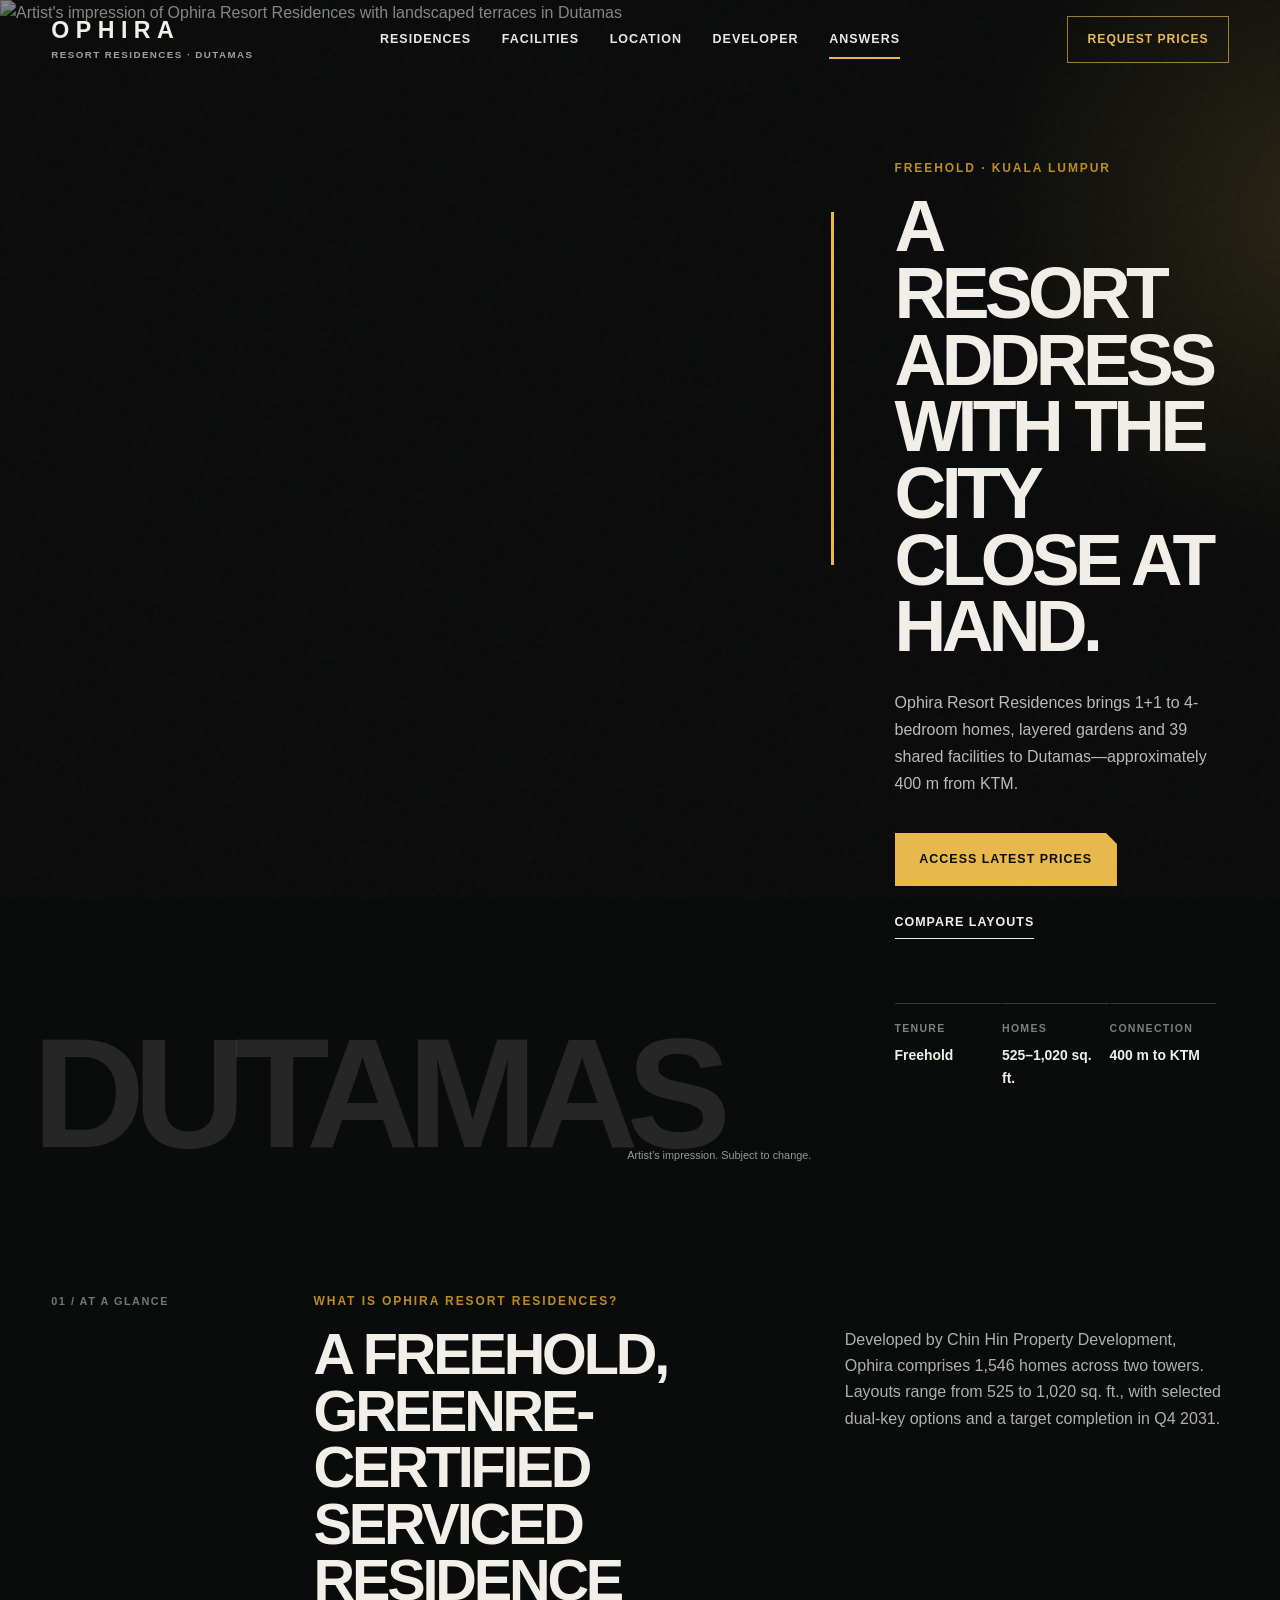
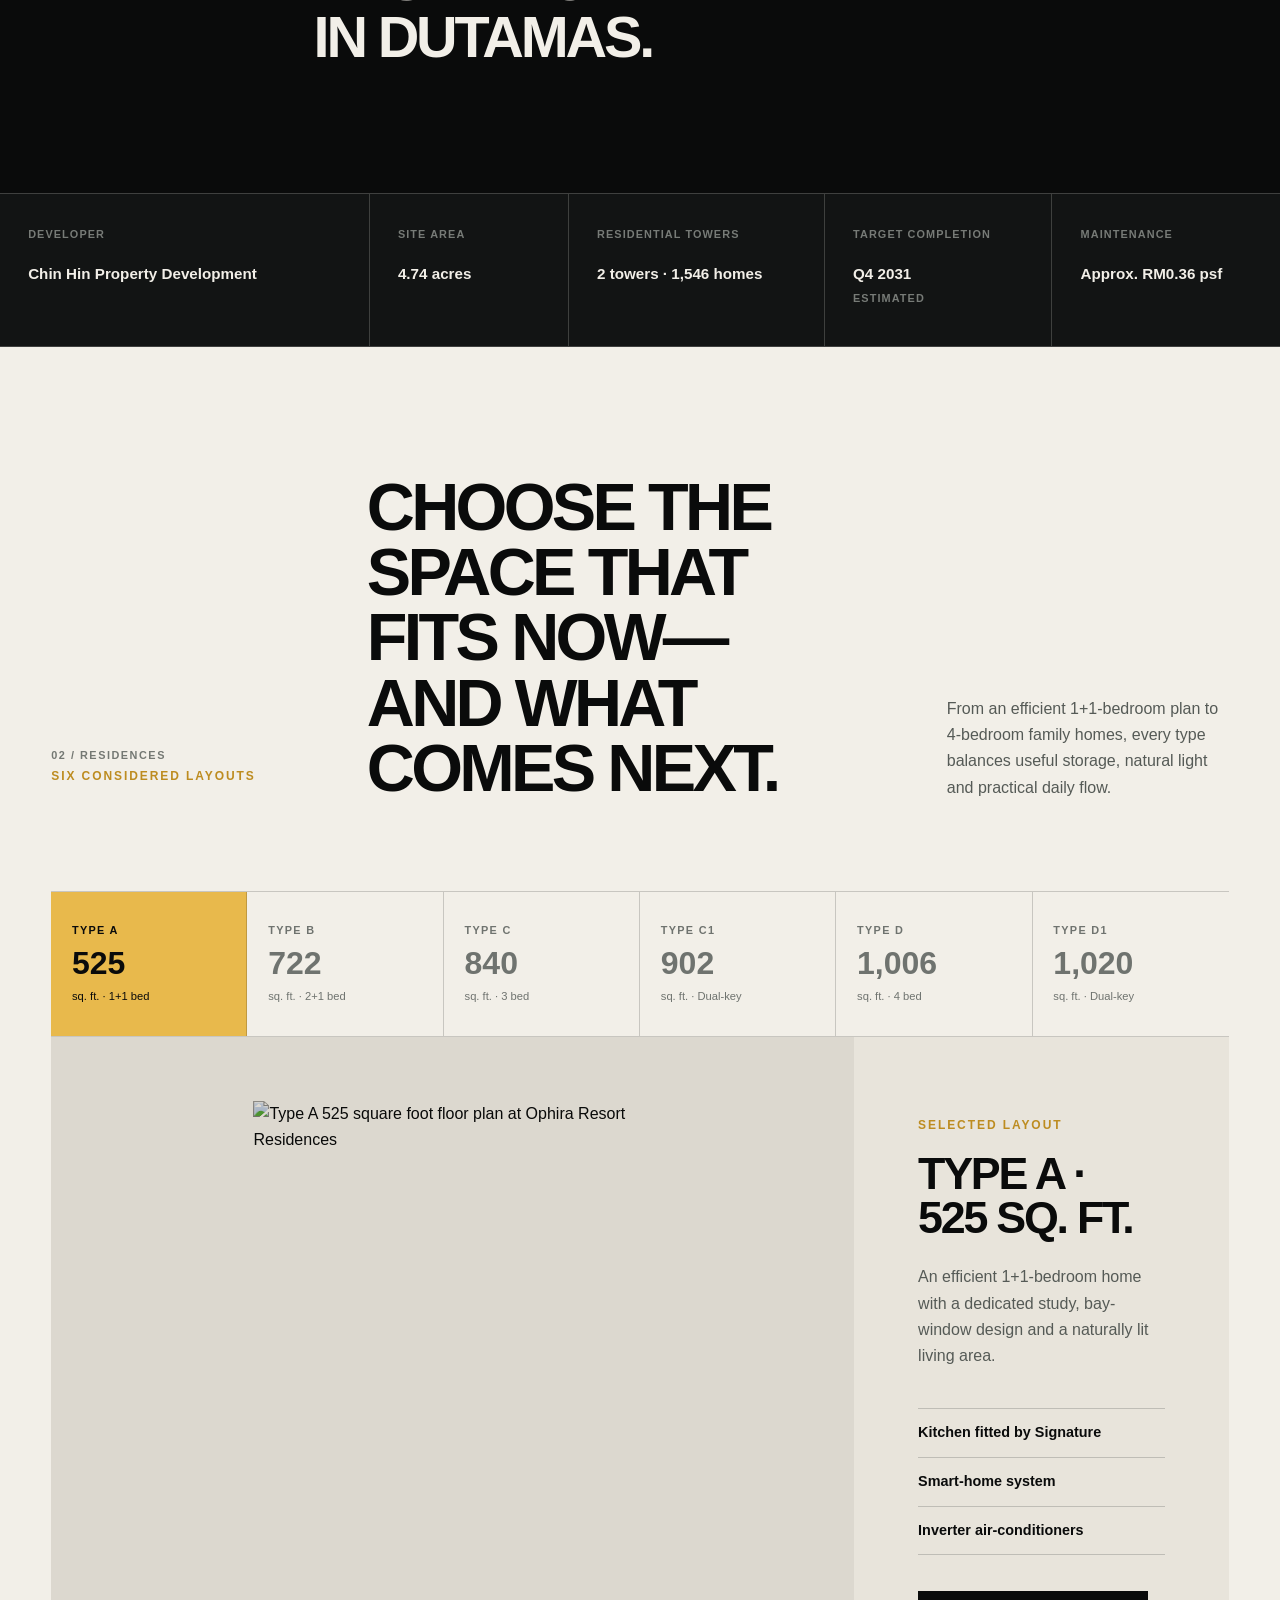
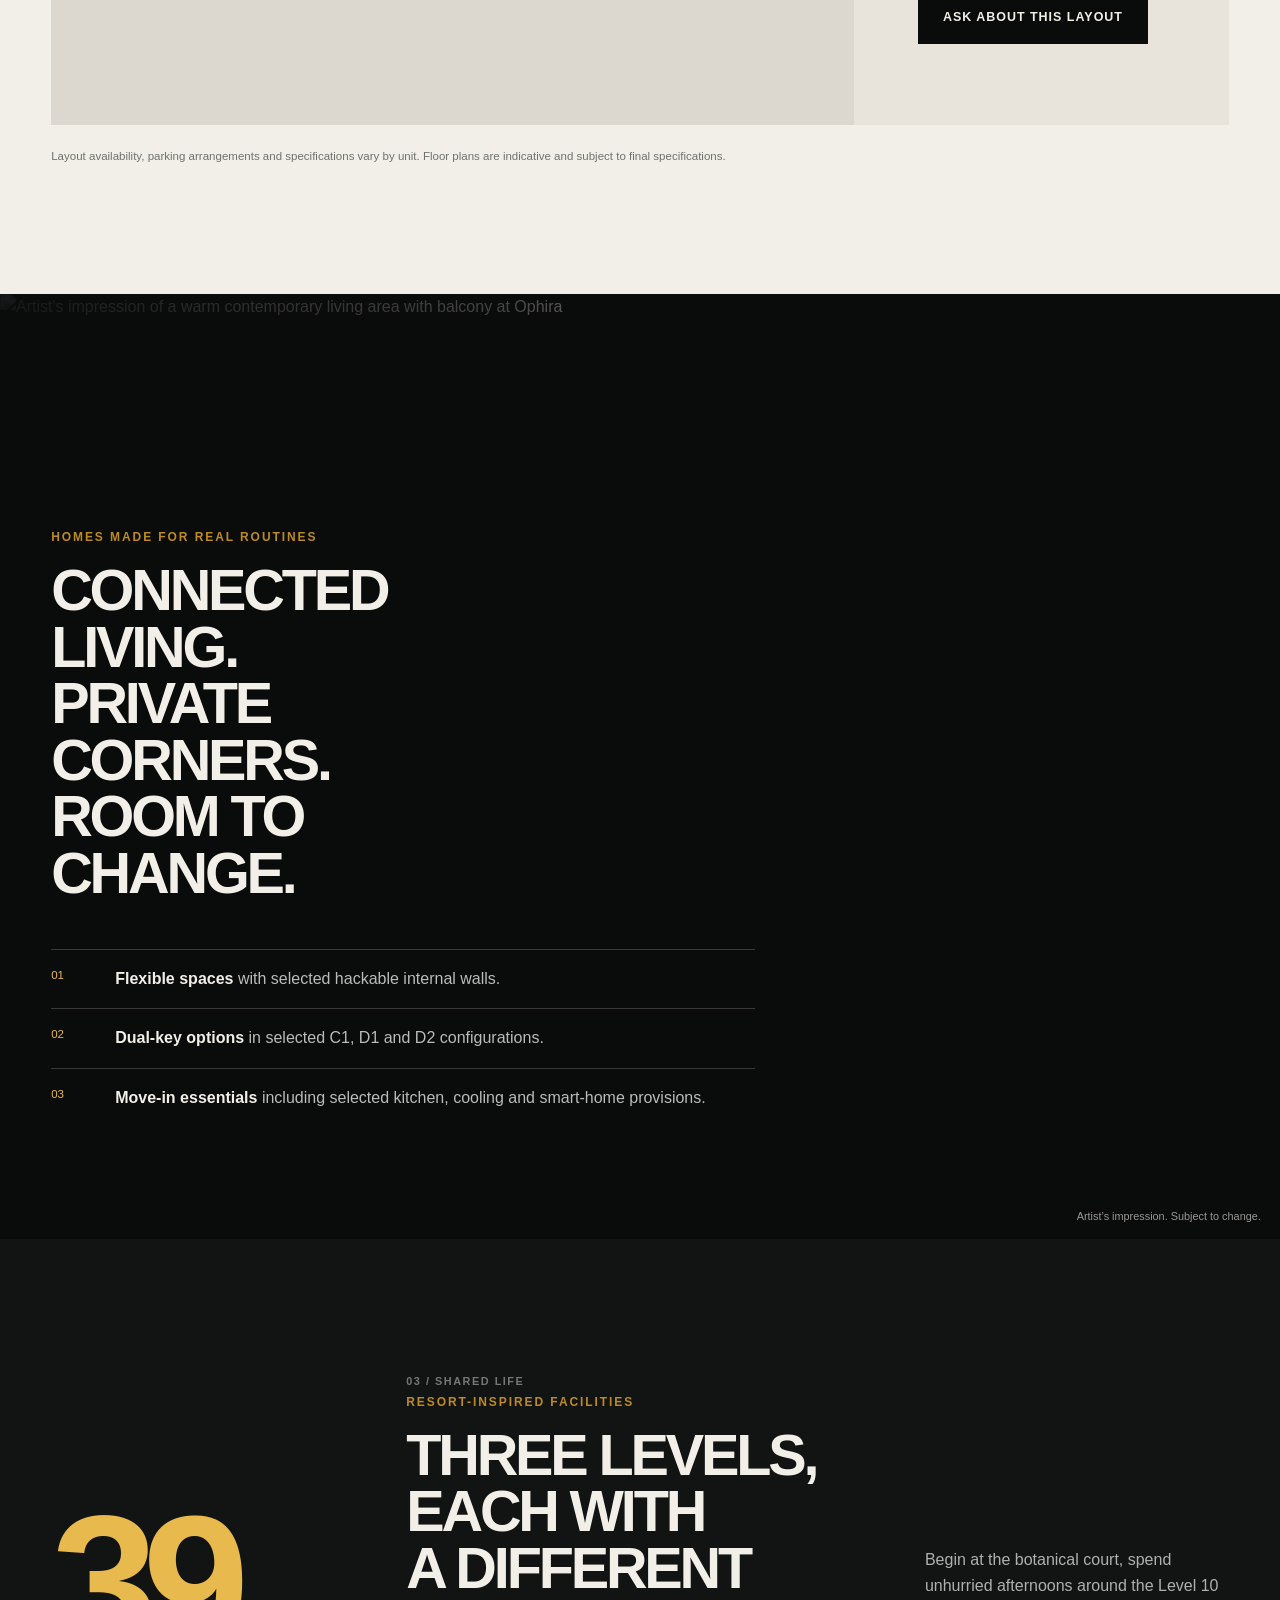
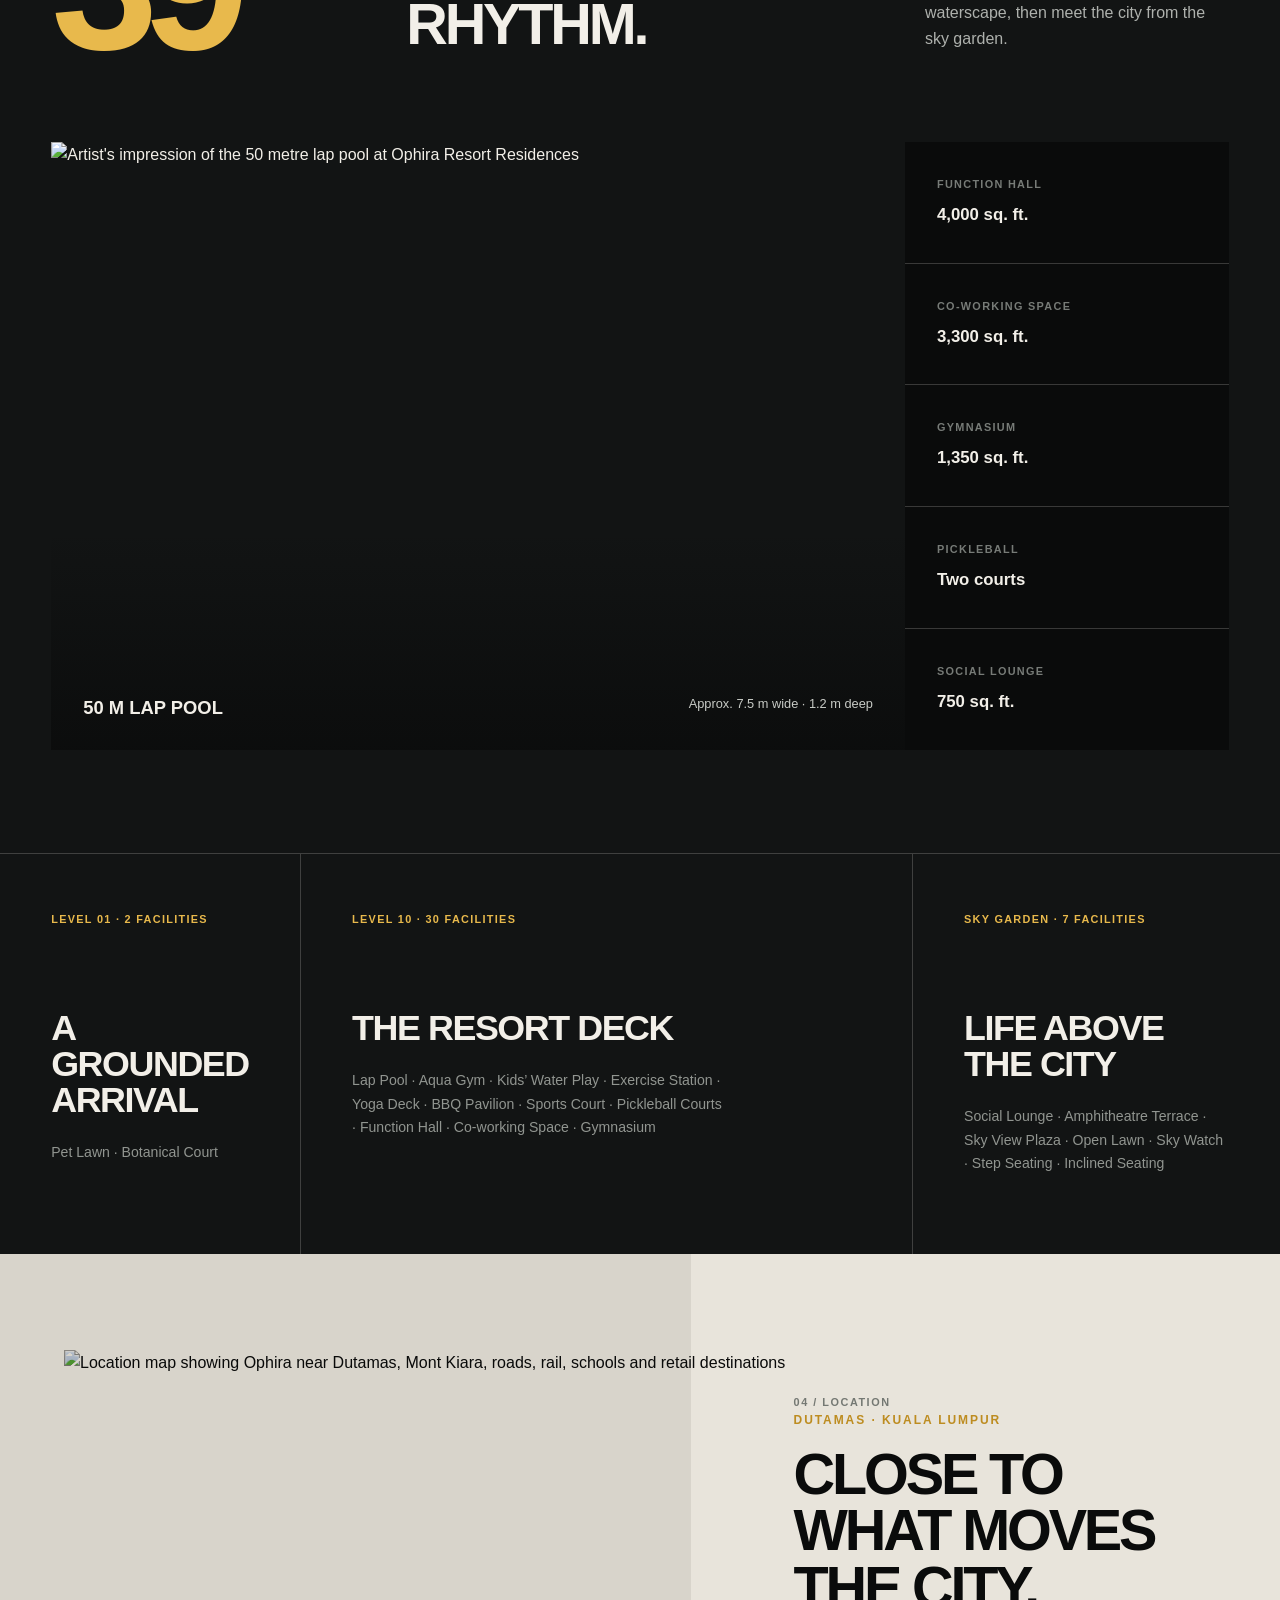
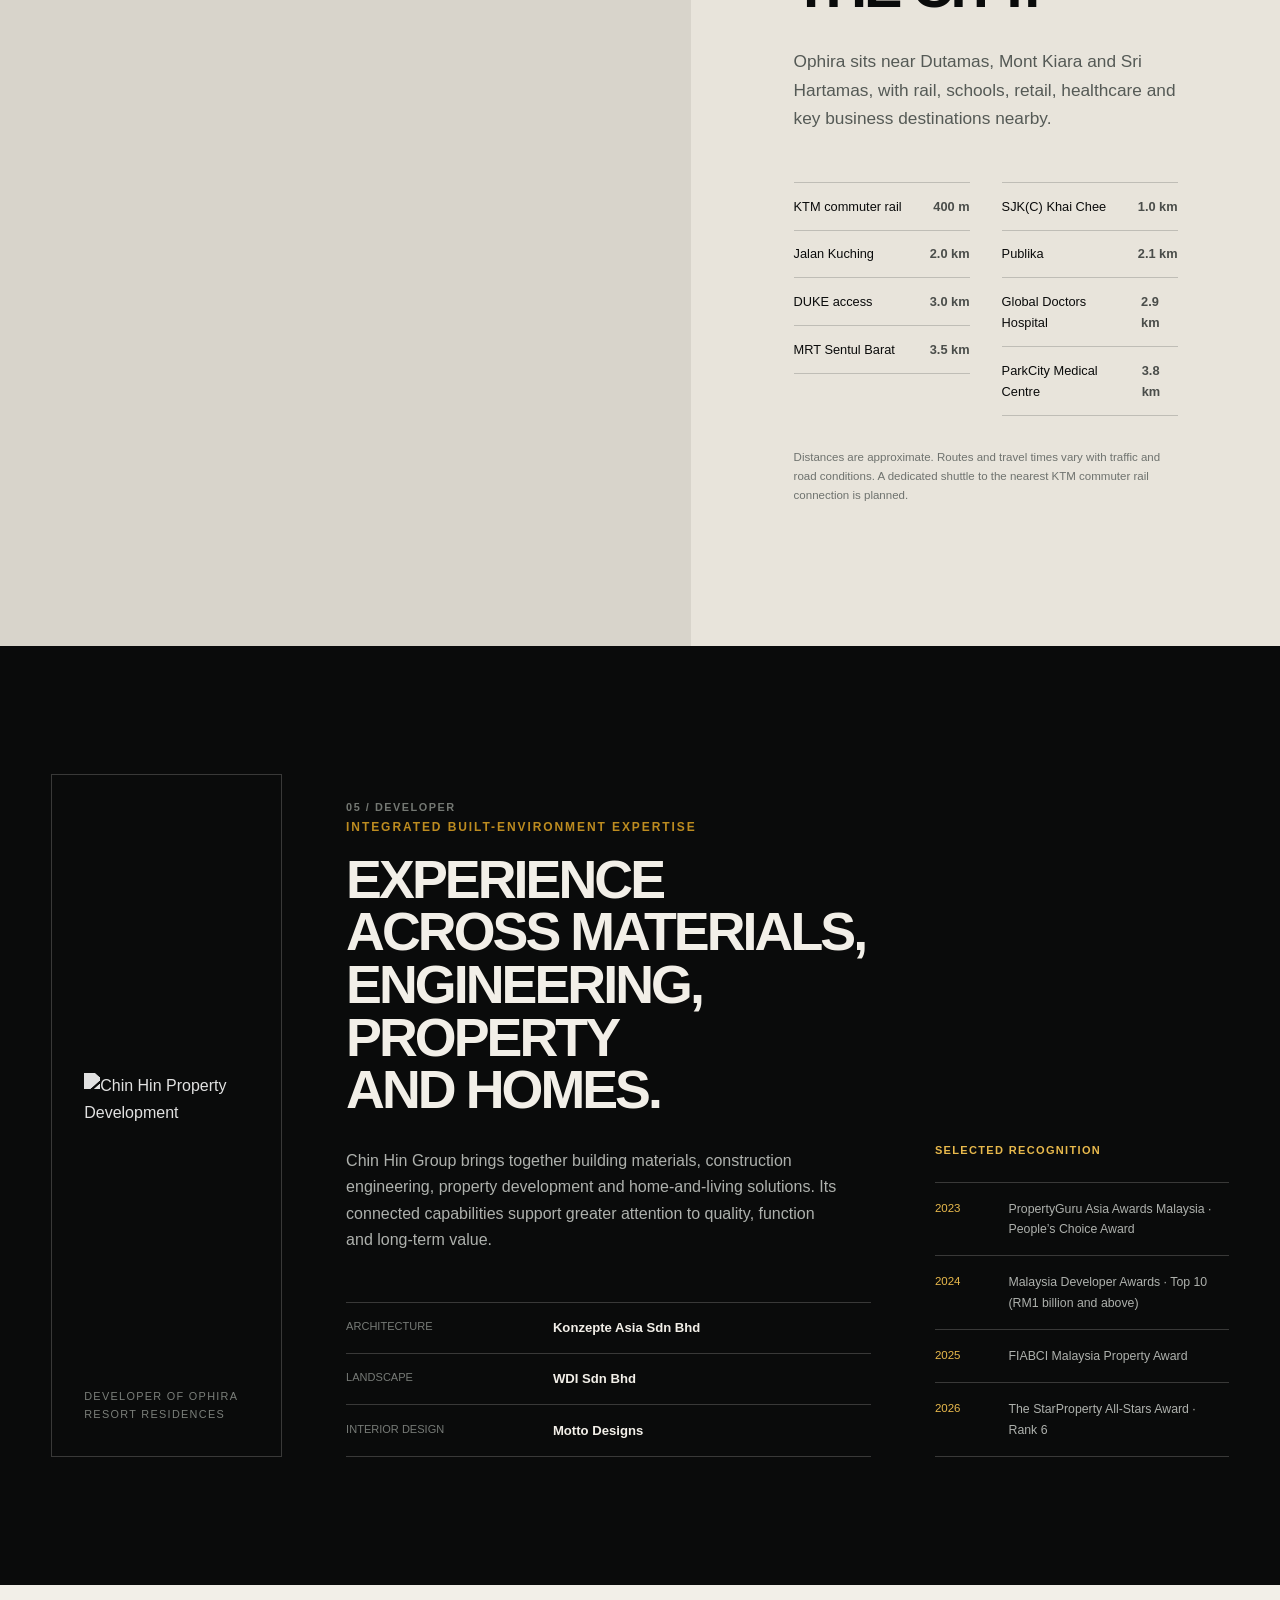
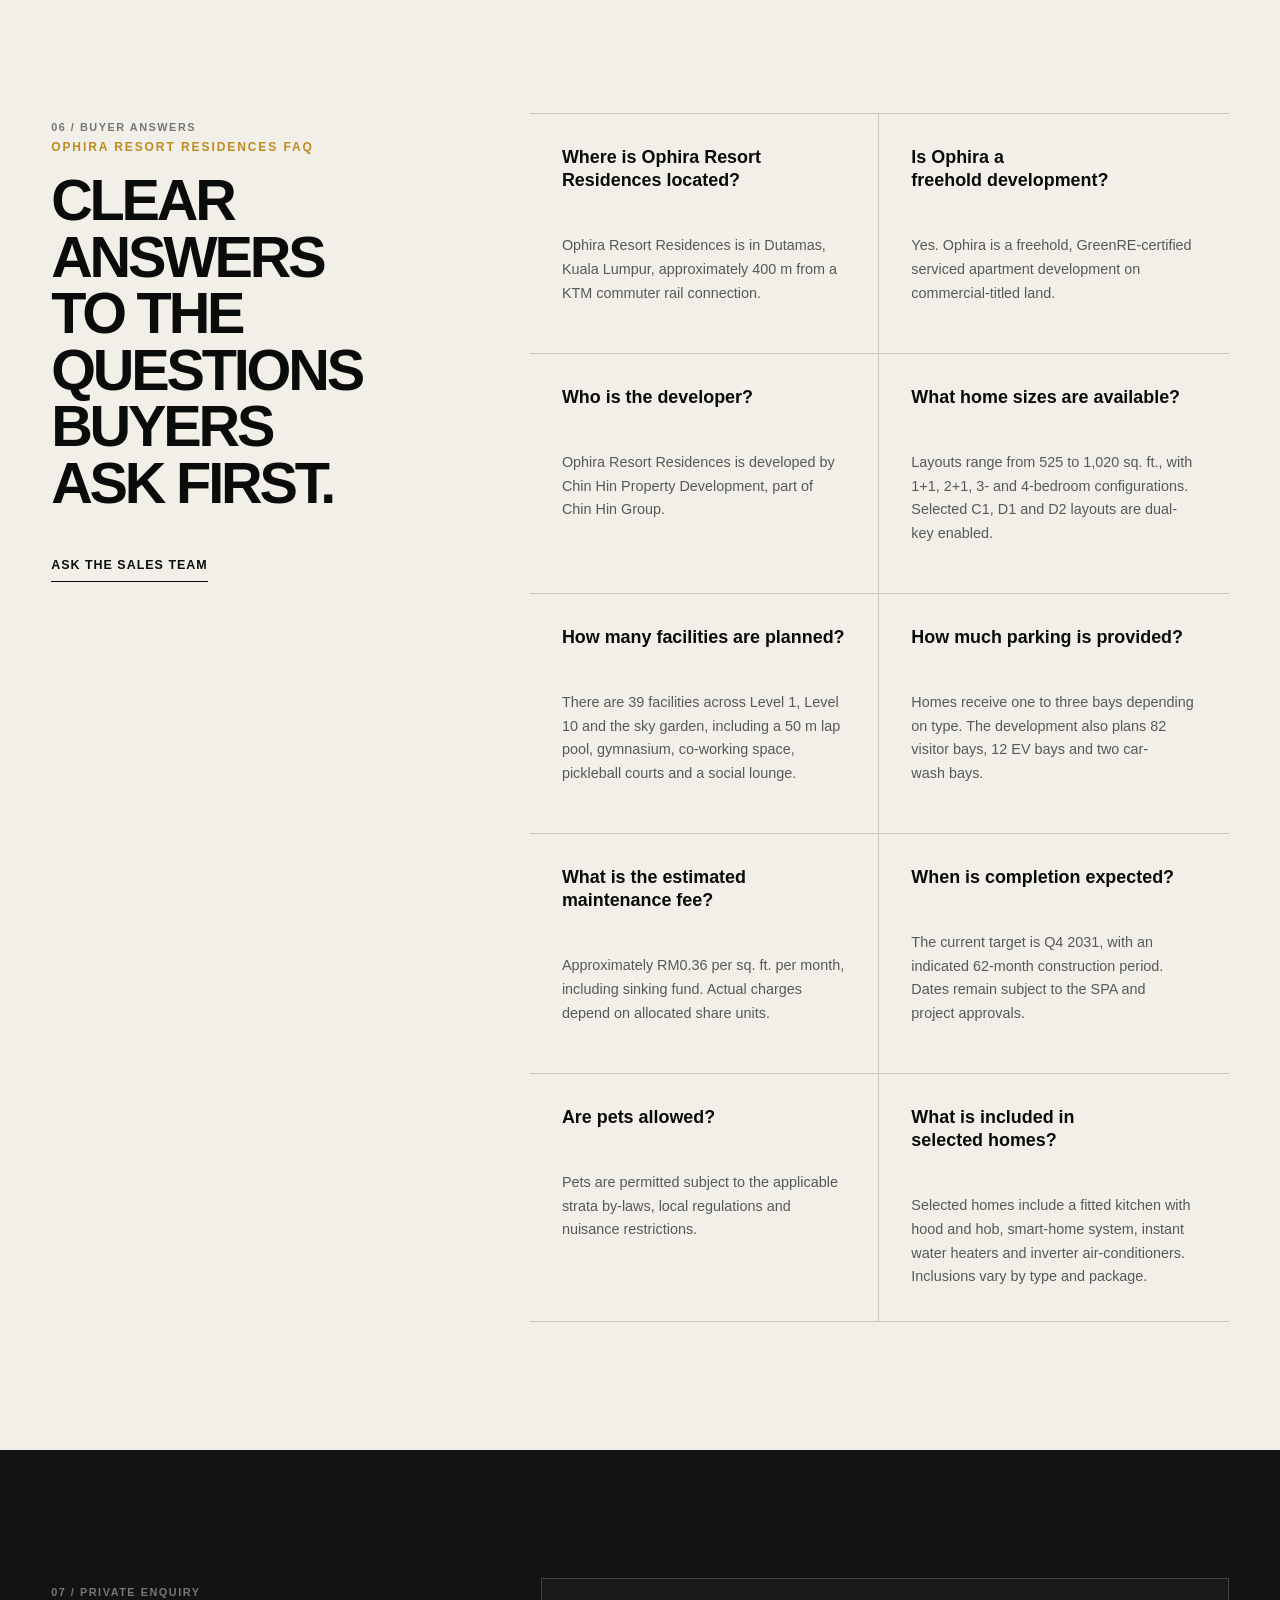
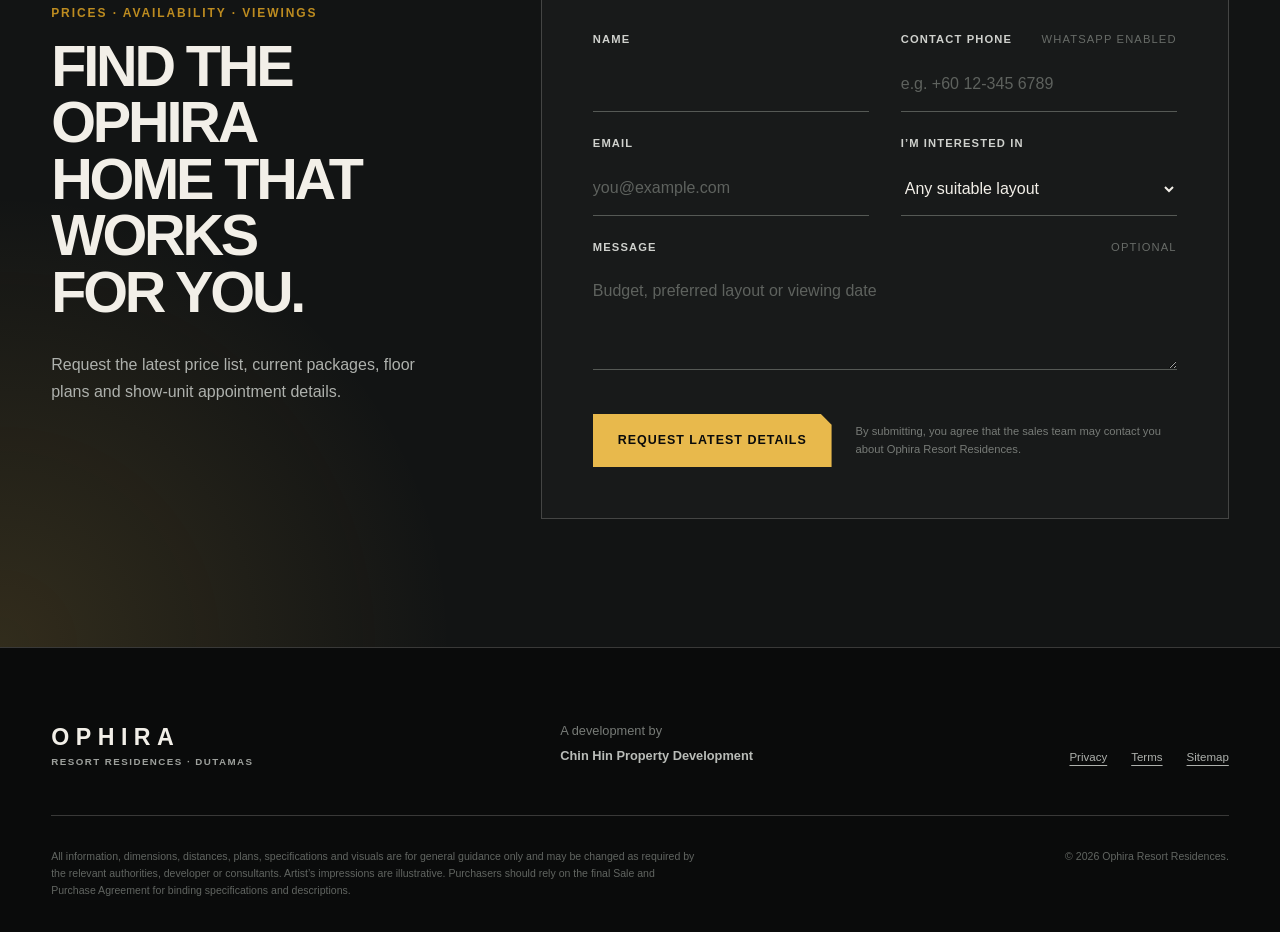
==== index.html @ 99f3cd0d "Add files via upload" ====
<!doctype html>
<html lang="en-MY">
<head>
  <meta charset="utf-8">
  <meta name="viewport" content="width=device-width, initial-scale=1">
  <title>Ophira Resort Residences Dutamas | Freehold Homes</title>
  <meta name="description" content="Explore Ophira Resort Residences in Dutamas, Kuala Lumpur: freehold 1+1 to 4-bedroom homes, selected dual-key layouts, 39 facilities and KTM approximately 400 m away.">
  <meta name="robots" content="index, follow, max-image-preview:large, max-snippet:-1, max-video-preview:-1">
  <meta name="author" content="Ophira Resort Residences">
  <meta name="theme-color" content="#0a0b0b">
  <link rel="canonical" href="https://ophira-dutamas.com/">
  <link rel="alternate" hreflang="en-MY" href="https://ophira-dutamas.com/">
  <link rel="alternate" hreflang="x-default" href="https://ophira-dutamas.com/">
  <link rel="sitemap" type="application/xml" href="https://ophira-dutamas.com/sitemap.xml">
  <link rel="alternate" type="text/plain" href="https://ophira-dutamas.com/llms.txt" title="AI-readable Ophira project summary">
  <meta property="og:locale" content="en_MY">
  <meta property="og:type" content="website">
  <meta property="og:site_name" content="Ophira Resort Residences, Dutamas">
  <meta property="og:title" content="Ophira Resort Residences, Dutamas | Freehold Homes">
  <meta property="og:description" content="Freehold 1+1 to 4-bedroom homes with selected dual-key layouts, 39 facilities and a KTM connection approximately 400 m away.">
  <meta property="og:url" content="https://ophira-dutamas.com/">
  <meta name="twitter:card" content="summary">
  <meta name="twitter:title" content="Ophira Resort Residences, Dutamas">
  <meta name="twitter:description" content="Freehold 1+1 to 4-bedroom homes, 39 resort-inspired facilities and KTM approximately 400 m away.">
  <link rel="preload" as="image" href="assets/facade-1400.webp" imagesrcset="assets/facade-720.webp 720w, assets/facade-1400.webp 1400w" imagesizes="(max-width: 800px) 100vw, 64vw" fetchpriority="high">
  <link rel="preload" as="font" href="assets/manrope-latin-variable.woff2" type="font/woff2" crossorigin>
  <link rel="icon" type="image/svg+xml" href="assets/favicon.svg">
  <link rel="apple-touch-icon" href="assets/apple-touch-icon.png">
  <link rel="manifest" href="site.webmanifest">
  <link rel="stylesheet" href="styles.css?v=3">
  <script type="application/ld+json">
  {
    "@context": "https://schema.org",
    "@graph": [
      {
        "@type": "WebSite",
        "@id": "https://ophira-dutamas.com/#website",
        "url": "https://ophira-dutamas.com/",
        "name": "Ophira Resort Residences, Dutamas",
        "alternateName": ["Ophira Dutamas", "Ophira Resort Residences"],
        "inLanguage": "en-MY"
      },
      {
        "@type": "WebPage",
        "@id": "https://ophira-dutamas.com/#webpage",
        "url": "https://ophira-dutamas.com/",
        "name": "Ophira Resort Residences Dutamas | Freehold Homes",
        "description": "Ophira Resort Residences is a freehold development in Dutamas, Kuala Lumpur, with 1+1 to 4-bedroom homes, selected dual-key layouts and 39 resort-inspired facilities.",
        "isPartOf": { "@id": "https://ophira-dutamas.com/#website" },
        "about": { "@id": "https://ophira-dutamas.com/#residences" },
        "breadcrumb": { "@id": "https://ophira-dutamas.com/#breadcrumb" },
        "speakable": {
          "@type": "SpeakableSpecification",
          "cssSelector": ["#quick-answer", "#project-facts", "#faq"]
        },
        "inLanguage": "en-MY"
      },
      {
        "@type": "BreadcrumbList",
        "@id": "https://ophira-dutamas.com/#breadcrumb",
        "itemListElement": [
          { "@type": "ListItem", "position": 1, "name": "Home", "item": "https://ophira-dutamas.com/" },
          { "@type": "ListItem", "position": 2, "name": "Ophira Resort Residences, Dutamas" }
        ]
      },
      {
        "@type": "ApartmentComplex",
        "@id": "https://ophira-dutamas.com/#residences",
        "name": "Ophira Resort Residences",
        "alternateName": "Ophira Resort Residences, Dutamas",
        "url": "https://ophira-dutamas.com/",
        "description": "A freehold, GreenRE-certified serviced apartment development in Dutamas, Kuala Lumpur, offering homes from 525 to 1,020 sq. ft. and 39 resort-inspired facilities.",
        "address": {
          "@type": "PostalAddress",
          "addressLocality": "Dutamas",
          "addressRegion": "Kuala Lumpur",
          "addressCountry": "MY"
        },
        "amenityFeature": [
          { "@type": "LocationFeatureSpecification", "name": "50 m lap pool", "value": true },
          { "@type": "LocationFeatureSpecification", "name": "Sky garden", "value": true },
          { "@type": "LocationFeatureSpecification", "name": "Co-working space", "value": true },
          { "@type": "LocationFeatureSpecification", "name": "Pickleball courts", "value": true },
          { "@type": "LocationFeatureSpecification", "name": "Smart-home system in selected homes", "value": true }
        ],
        "additionalProperty": [
          { "@type": "PropertyValue", "name": "Developer", "value": "Chin Hin Property Development" },
          { "@type": "PropertyValue", "name": "Tenure", "value": "Freehold" },
          { "@type": "PropertyValue", "name": "Development type", "value": "Serviced apartments" },
          { "@type": "PropertyValue", "name": "Home sizes", "value": "525–1,020 sq. ft." },
          { "@type": "PropertyValue", "name": "Home configurations", "value": "1+1 to 4 bedrooms" },
          { "@type": "PropertyValue", "name": "Number of homes", "value": "1,546 across two towers" },
          { "@type": "PropertyValue", "name": "Dual-key layouts", "value": "Available in selected layouts" },
          { "@type": "PropertyValue", "name": "Nearest KTM connection", "value": "Approximately 400 m away" },
          { "@type": "PropertyValue", "name": "Target completion", "value": "Q4 2031 (estimated)" }
        ]
      },
      {
        "@type": "Organization",
        "@id": "https://ophira-dutamas.com/#developer",
        "name": "Chin Hin Property Development",
        "url": "https://ophira-dutamas.com/"
      },
      {
        "@type": "FAQPage",
        "@id": "https://ophira-dutamas.com/#faq-schema",
        "mainEntity": [
          { "@type": "Question", "name": "Where is Ophira Resort Residences located?", "acceptedAnswer": { "@type": "Answer", "text": "Ophira Resort Residences is in Dutamas, Kuala Lumpur, approximately 400 m from a KTM commuter rail connection." } },
          { "@type": "Question", "name": "Is Ophira a freehold development?", "acceptedAnswer": { "@type": "Answer", "text": "Yes. Ophira is a freehold, GreenRE-certified serviced apartment development on commercial-titled land." } },
          { "@type": "Question", "name": "Who is the developer of Ophira Resort Residences?", "acceptedAnswer": { "@type": "Answer", "text": "Ophira Resort Residences is developed by Chin Hin Property Development, part of Chin Hin Group." } },
          { "@type": "Question", "name": "What unit sizes are available at Ophira?", "acceptedAnswer": { "@type": "Answer", "text": "Layouts range from 525 to 1,020 sq. ft., with 1+1, 2+1, 3- and 4-bedroom configurations. Selected layouts are dual-key enabled." } },
          { "@type": "Question", "name": "How many facilities does Ophira provide?", "acceptedAnswer": { "@type": "Answer", "text": "Ophira provides 39 facilities across Level 1, Level 10 and the sky garden, including a 50 m lap pool, gymnasium, co-working space, sports courts, family spaces and a social lounge." } },
          { "@type": "Question", "name": "When is Ophira expected to be completed?", "acceptedAnswer": { "@type": "Answer", "text": "The current estimated target completion is Q4 2031, subject to the sale and purchase agreement and project approvals." } },
          { "@type": "Question", "name": "What is the estimated maintenance fee?", "acceptedAnswer": { "@type": "Answer", "text": "The estimated maintenance fee is approximately RM0.36 per sq. ft. per month, including sinking fund. Actual charges depend on allocated share units." } }
        ]
      }
    ]
  }
  </script>
</head>
<body>
  <a class="skip-link" href="#main">Skip to main content</a>

  <header class="site-header" data-header>
    <a class="brand" href="#top" aria-label="Ophira Resort Residences home">
      <span class="brand-name">OPHIRA</span>
      <span class="brand-meta">Resort Residences · Dutamas</span>
    </a>
    <nav class="desktop-nav" aria-label="Primary navigation">
      <a href="#residences">Residences</a>
      <a href="#facilities">Facilities</a>
      <a href="#location">Location</a>
      <a href="#developer">Developer</a>
      <a href="#faq">Answers</a>
    </nav>
    <a class="header-cta" href="#enquire" data-form-interest="Pricing &amp; availability">Request prices</a>
    <button class="menu-toggle" type="button" aria-label="Open navigation" aria-expanded="false" aria-controls="mobile-nav" data-menu-button>
      <span></span><span></span>
    </button>
    <nav class="mobile-nav" id="mobile-nav" aria-label="Mobile navigation" data-mobile-nav>
      <a href="#residences">Residences</a><a href="#facilities">Facilities</a><a href="#location">Location</a><a href="#developer">Developer</a><a href="#faq">Answers</a><a href="#enquire" data-form-interest="Pricing &amp; availability">Request prices</a>
    </nav>
  </header>

  <main id="main">
    <section class="hero" id="top" aria-labelledby="hero-title">
      <div class="hero-visual">
        <picture>
          <source media="(max-width: 760px)" srcset="assets/facade-720.webp">
          <img src="assets/facade-1400.webp" width="1400" height="787" alt="Artist's impression of Ophira Resort Residences with landscaped terraces in Dutamas" fetchpriority="high" decoding="async">
        </picture>
        <p class="image-disclaimer">Artist’s impression. Subject to change.</p>
        <span class="hero-word" aria-hidden="true">DUTAMAS</span>
      </div>
      <div class="hero-panel">
        <p class="kicker">Freehold · Kuala Lumpur</p>
        <h1 id="hero-title">A resort address with the city close at hand.</h1>
        <p class="hero-summary">Ophira Resort Residences brings 1+1 to 4-bedroom homes, layered gardens and 39 shared facilities to Dutamas—approximately 400 m from KTM.</p>
        <div class="hero-actions">
          <a class="button button-accent" href="#enquire" data-form-interest="Pricing &amp; availability">Access latest prices</a>
          <a class="text-link light" href="#residences">Compare layouts</a>
        </div>
        <dl class="hero-facts" aria-label="Ophira project highlights">
          <div><dt>Tenure</dt><dd>Freehold</dd></div>
          <div><dt>Homes</dt><dd>525–1,020 sq. ft.</dd></div>
          <div><dt>Connection</dt><dd>400 m to KTM</dd></div>
        </dl>
      </div>
    </section>

    <section class="answer-band" id="quick-answer" aria-labelledby="answer-title">
      <div class="section-index">01 / At a glance</div>
      <div class="answer-copy">
        <p class="kicker">What is Ophira Resort Residences?</p>
        <h2 id="answer-title">A freehold, GreenRE-certified serviced residence in Dutamas.</h2>
      </div>
      <p>Developed by Chin Hin Property Development, Ophira comprises 1,546 homes across two towers. Layouts range from 525 to 1,020 sq. ft., with selected dual-key options and a target completion in Q4 2031.</p>
    </section>

    <section class="project-ledger" id="project-facts" aria-label="Verified project facts">
      <div><span>Developer</span><strong>Chin Hin Property Development</strong></div>
      <div><span>Site area</span><strong>4.74 acres</strong></div>
      <div><span>Residential towers</span><strong>2 towers · 1,546 homes</strong></div>
      <div><span>Target completion</span><strong>Q4 2031 <small>estimated</small></strong></div>
      <div><span>Maintenance</span><strong>Approx. RM0.36 psf</strong></div>
    </section>

    <section class="residences section" id="residences" aria-labelledby="residences-title">
      <div class="section-head" data-reveal>
        <div><span class="section-index">02 / Residences</span><p class="kicker">Six considered layouts</p></div>
        <h2 id="residences-title">Choose the space that fits now—and what comes next.</h2>
        <p>From an efficient 1+1-bedroom plan to 4-bedroom family homes, every type balances useful storage, natural light and practical daily flow.</p>
      </div>
      <div class="plan-explorer" data-reveal>
        <div class="plan-tabs" role="tablist" aria-label="Residence layouts">
          <button id="plan-tab-a" type="button" role="tab" aria-selected="true" aria-controls="plan-panel" data-plan="a"><span>Type A</span><strong>525</strong><small>sq. ft. · 1+1 bed</small></button>
          <button id="plan-tab-b" type="button" role="tab" aria-selected="false" aria-controls="plan-panel" data-plan="b"><span>Type B</span><strong>722</strong><small>sq. ft. · 2+1 bed</small></button>
          <button id="plan-tab-c" type="button" role="tab" aria-selected="false" aria-controls="plan-panel" data-plan="c"><span>Type C</span><strong>840</strong><small>sq. ft. · 3 bed</small></button>
          <button id="plan-tab-c1" type="button" role="tab" aria-selected="false" aria-controls="plan-panel" data-plan="c1"><span>Type C1</span><strong>902</strong><small>sq. ft. · Dual-key</small></button>
          <button id="plan-tab-d" type="button" role="tab" aria-selected="false" aria-controls="plan-panel" data-plan="d"><span>Type D</span><strong>1,006</strong><small>sq. ft. · 4 bed</small></button>
          <button id="plan-tab-d1" type="button" role="tab" aria-selected="false" aria-controls="plan-panel" data-plan="d1"><span>Type D1</span><strong>1,020</strong><small>sq. ft. · Dual-key</small></button>
        </div>
        <article class="plan-panel" id="plan-panel" role="tabpanel" aria-labelledby="plan-tab-a">
          <div class="plan-image-wrap">
            <img data-plan-image data-plan-key="a" src="assets/plan-a-white-1400.webp" srcset="assets/plan-a-white-720.webp 720w, assets/plan-a-white-1400.webp 1400w" sizes="(max-width: 900px) 100vw, 58vw" width="1058" height="1487" alt="Type A 525 square foot floor plan at Ophira Resort Residences" loading="lazy" decoding="async">
          </div>
          <div class="plan-copy">
            <p class="kicker">Selected layout</p>
            <h3 data-plan-title>Type A · 525 sq. ft.</h3>
            <p data-plan-description>An efficient 1+1-bedroom home with a dedicated study, bay-window design and a naturally lit living area.</p>
            <ul data-plan-features><li>Kitchen fitted by Signature</li><li>Smart-home system</li><li>Inverter air-conditioners</li></ul>
            <a class="button button-dark" href="#enquire" data-form-interest="Type A · 525 sq. ft.">Ask about this layout</a>
          </div>
        </article>
      </div>
      <p class="fine-print">Layout availability, parking arrangements and specifications vary by unit. Floor plans are indicative and subject to final specifications.</p>
    </section>

    <section class="living-film" aria-labelledby="living-title">
      <picture>
        <source media="(max-width: 760px)" srcset="assets/interior-720.webp">
        <img src="assets/interior-1400.webp" width="1400" height="789" alt="Artist's impression of a warm contemporary living area with balcony at Ophira" loading="lazy" decoding="async">
      </picture>
      <div class="living-copy" data-reveal>
        <p class="kicker">Homes made for real routines</p>
        <h2 id="living-title">Connected living. Private corners. Room to change.</h2>
        <div class="feature-lines">
          <div><span>01</span><p><strong>Flexible spaces</strong> with selected hackable internal walls.</p></div>
          <div><span>02</span><p><strong>Dual-key options</strong> in selected C1, D1 and D2 configurations.</p></div>
          <div><span>03</span><p><strong>Move-in essentials</strong> including selected kitchen, cooling and smart-home provisions.</p></div>
        </div>
      </div>
      <p class="image-disclaimer">Artist’s impression. Subject to change.</p>
    </section>

    <section class="facilities section" id="facilities" aria-labelledby="facilities-title">
      <div class="facility-intro" data-reveal>
        <span class="facility-number">39</span>
        <div><span class="section-index">03 / Shared life</span><p class="kicker">Resort-inspired facilities</p><h2 id="facilities-title">Three levels, each with a different rhythm.</h2></div>
        <p>Begin at the botanical court, spend unhurried afternoons around the Level 10 waterscape, then meet the city from the sky garden.</p>
      </div>
      <div class="facility-stage" data-reveal>
        <figure>
          <picture><source media="(max-width: 760px)" srcset="assets/pool-720.webp"><img src="assets/pool-1400.webp" width="1400" height="796" alt="Artist's impression of the 50 metre lap pool at Ophira Resort Residences" loading="lazy" decoding="async"></picture>
          <figcaption><strong>50 m lap pool</strong><span>Approx. 7.5 m wide · 1.2 m deep</span></figcaption>
        </figure>
        <div class="facility-specs">
          <div><span>Function hall</span><strong>4,000 sq. ft.</strong></div>
          <div><span>Co-working space</span><strong>3,300 sq. ft.</strong></div>
          <div><span>Gymnasium</span><strong>1,350 sq. ft.</strong></div>
          <div><span>Pickleball</span><strong>Two courts</strong></div>
          <div><span>Social lounge</span><strong>750 sq. ft.</strong></div>
        </div>
      </div>
      <div class="facility-levels">
        <article><span>Level 01 · 2 facilities</span><h3>A grounded arrival</h3><p>Pet Lawn · Botanical Court</p></article>
        <article><span>Level 10 · 30 facilities</span><h3>The resort deck</h3><p>Lap Pool · Aqua Gym · Kids’ Water Play · Exercise Station · Yoga Deck · BBQ Pavilion · Sports Court · Pickleball Courts · Function Hall · Co-working Space · Gymnasium</p></article>
        <article><span>Sky Garden · 7 facilities</span><h3>Life above the city</h3><p>Social Lounge · Amphitheatre Terrace · Sky View Plaza · Open Lawn · Sky Watch · Step Seating · Inclined Seating</p></article>
      </div>
    </section>

    <section class="location section" id="location" aria-labelledby="location-title">
      <div class="location-map" data-reveal>
        <picture><source media="(max-width: 760px)" srcset="assets/location-map-720.webp"><img src="assets/location-map-1400.webp" width="1400" height="1150" alt="Location map showing Ophira near Dutamas, Mont Kiara, roads, rail, schools and retail destinations" loading="lazy" decoding="async"></picture>
      </div>
      <div class="location-copy" data-reveal>
        <span class="section-index">04 / Location</span>
        <p class="kicker">Dutamas · Kuala Lumpur</p>
        <h2 id="location-title">Close to what moves the city.</h2>
        <p>Ophira sits near Dutamas, Mont Kiara and Sri Hartamas, with rail, schools, retail, healthcare and key business destinations nearby.</p>
        <div class="distance-columns">
          <ul><li><span>KTM commuter rail</span><strong>400 m</strong></li><li><span>Jalan Kuching</span><strong>2.0 km</strong></li><li><span>DUKE access</span><strong>3.0 km</strong></li><li><span>MRT Sentul Barat</span><strong>3.5 km</strong></li></ul>
          <ul><li><span>SJK(C) Khai Chee</span><strong>1.0 km</strong></li><li><span>Publika</span><strong>2.1 km</strong></li><li><span>Global Doctors Hospital</span><strong>2.9 km</strong></li><li><span>ParkCity Medical Centre</span><strong>3.8 km</strong></li></ul>
        </div>
        <p class="fine-print">Distances are approximate. Routes and travel times vary with traffic and road conditions. A dedicated shuttle to the nearest KTM commuter rail connection is planned.</p>
      </div>
    </section>

    <section class="developer section" id="developer" aria-labelledby="developer-title">
      <div class="developer-mark" data-reveal><img src="assets/chin-hin-property-logo.png" width="565" height="288" alt="Chin Hin Property Development" loading="lazy" decoding="async"><span>Developer of Ophira Resort Residences</span></div>
      <div class="developer-copy" data-reveal>
        <span class="section-index">05 / Developer</span>
        <p class="kicker">Integrated built-environment expertise</p>
        <h2 id="developer-title">Experience across materials, engineering, property and homes.</h2>
        <p>Chin Hin Group brings together building materials, construction engineering, property development and home-and-living solutions. Its connected capabilities support greater attention to quality, function and long-term value.</p>
        <div class="design-team"><div><span>Architecture</span><strong>Konzepte Asia Sdn Bhd</strong></div><div><span>Landscape</span><strong>WDI Sdn Bhd</strong></div><div><span>Interior design</span><strong>Motto Designs</strong></div></div>
      </div>
      <aside class="recognition" data-reveal><span>Selected recognition</span><ul><li><time>2023</time><p>PropertyGuru Asia Awards Malaysia · People’s Choice Award</p></li><li><time>2024</time><p>Malaysia Developer Awards · Top 10 (RM1 billion and above)</p></li><li><time>2025</time><p>FIABCI Malaysia Property Award</p></li><li><time>2026</time><p>The StarProperty All-Stars Award · Rank 6</p></li></ul></aside>
    </section>

    <section class="faq section" id="faq" aria-labelledby="faq-title">
      <div class="faq-heading" data-reveal><span class="section-index">06 / Buyer answers</span><p class="kicker">Ophira Resort Residences FAQ</p><h2 id="faq-title">Clear answers to the questions buyers ask first.</h2><a class="text-link" href="#enquire" data-form-interest="Latest project details">Ask the sales team</a></div>
      <div class="faq-answers">
        <article><h3>Where is Ophira Resort Residences located?</h3><p>Ophira Resort Residences is in Dutamas, Kuala Lumpur, approximately 400 m from a KTM commuter rail connection.</p></article>
        <article><h3>Is Ophira a freehold development?</h3><p>Yes. Ophira is a freehold, GreenRE-certified serviced apartment development on commercial-titled land.</p></article>
        <article><h3>Who is the developer?</h3><p>Ophira Resort Residences is developed by Chin Hin Property Development, part of Chin Hin Group.</p></article>
        <article><h3>What home sizes are available?</h3><p>Layouts range from 525 to 1,020 sq. ft., with 1+1, 2+1, 3- and 4-bedroom configurations. Selected C1, D1 and D2 layouts are dual-key enabled.</p></article>
        <article><h3>How many facilities are planned?</h3><p>There are 39 facilities across Level 1, Level 10 and the sky garden, including a 50 m lap pool, gymnasium, co-working space, pickleball courts and a social lounge.</p></article>
        <article><h3>How much parking is provided?</h3><p>Homes receive one to three bays depending on type. The development also plans 82 visitor bays, 12 EV bays and two car-wash bays.</p></article>
        <article><h3>What is the estimated maintenance fee?</h3><p>Approximately RM0.36 per sq. ft. per month, including sinking fund. Actual charges depend on allocated share units.</p></article>
        <article><h3>When is completion expected?</h3><p>The current target is Q4 2031, with an indicated 62-month construction period. Dates remain subject to the SPA and project approvals.</p></article>
        <article><h3>Are pets allowed?</h3><p>Pets are permitted subject to the applicable strata by-laws, local regulations and nuisance restrictions.</p></article>
        <article><h3>What is included in selected homes?</h3><p>Selected homes include a fitted kitchen with hood and hob, smart-home system, instant water heaters and inverter air-conditioners. Inclusions vary by type and package.</p></article>
      </div>
    </section>

    <section class="enquire" id="enquire" aria-labelledby="enquire-title">
      <div class="enquire-copy" data-reveal>
        <span class="section-index">07 / Private enquiry</span>
        <p class="kicker">Prices · Availability · Viewings</p>
        <h2 id="enquire-title">Find the Ophira home that works for you.</h2>
        <p>Request the latest price list, current packages, floor plans and show-unit appointment details.</p>
      </div>
      <form class="enquiry-form" data-enquiry-form data-reveal novalidate>
        <div class="form-row"><label for="name">Name</label><input id="name" name="name" autocomplete="name" required><small class="field-error">Please enter your name.</small></div>
        <div class="form-row"><label for="phone">Contact phone <span>WhatsApp enabled</span></label><input id="phone" name="phone" type="tel" inputmode="tel" autocomplete="tel" placeholder="e.g. +60 12-345 6789" pattern="[0-9+() -]{8,24}" required><small class="field-error">Please enter a valid contact phone number.</small></div>
        <div class="form-row"><label for="email">Email</label><input id="email" name="email" type="email" inputmode="email" autocomplete="email" placeholder="you@example.com" required><small class="field-error">Please enter a valid email address.</small></div>
        <div class="form-row"><label for="interest">I’m interested in</label><select id="interest" name="interest"><option>Any suitable layout</option><option>E-Brochure</option><option>Latest project details</option><option>Pricing &amp; availability</option><option>Type A · 525 sq. ft.</option><option>Type B · 722 sq. ft.</option><option>Type C · 840 sq. ft.</option><option>Type C1 · 902 sq. ft.</option><option>Type D · 1,006 sq. ft.</option><option>Type D1 · 1,020 sq. ft.</option></select></div>
        <div class="form-row form-wide"><label for="message">Message <span>optional</span></label><textarea id="message" name="message" rows="3" placeholder="Budget, preferred layout or viewing date"></textarea></div>
        <input name="website" type="text" tabindex="-1" autocomplete="off" class="form-honeypot" aria-hidden="true">
        <div class="form-submit"><button class="button button-accent" type="submit">Request latest details</button><p>By submitting, you agree that the sales team may contact you about Ophira Resort Residences.</p></div>
        <div class="form-result" hidden data-form-result role="status"><p></p><button type="button" class="text-button" data-share-enquiry hidden>Share or copy enquiry</button></div>
      </form>
    </section>
  </main>

  <footer class="site-footer">
    <div class="footer-top"><div class="brand"><span class="brand-name">OPHIRA</span><span class="brand-meta">Resort Residences · Dutamas</span></div><p>A development by <strong>Chin Hin Property Development</strong></p><nav aria-label="Legal navigation"><a href="privacy.html">Privacy</a><a href="terms.html">Terms</a><a href="sitemap.xml">Sitemap</a></nav></div>
    <div class="footer-legal"><p>All information, dimensions, distances, plans, specifications and visuals are for general guidance only and may be changed as required by the relevant authorities, developer or consultants. Artist’s impressions are illustrative. Purchasers should rely on the final Sale and Purchase Agreement for binding specifications and descriptions.</p><p>© 2026 Ophira Resort Residences.</p></div>
  </footer>

  <a class="mobile-prices" href="#enquire" data-form-interest="Pricing &amp; availability">Access latest prices</a>

  <script src="form-config.js?v=1"></script>
  <script src="app.js?v=4" defer></script>
</body>
</html>
---- styles.css ----
@font-face {
  font-family: "Ophira Sans";
  src: url("assets/manrope-latin-variable.woff2") format("woff2");
  font-weight: 200 800;
  font-style: normal;
  font-display: swap;
}

:root {
  --ink: #0a0b0b;
  --ink-soft: #121414;
  --ink-raised: #1a1c1c;
  --bone: #f2efe8;
  --paper: #e8e4db;
  --steel: #9ea19d;
  --line-dark: rgba(242, 239, 232, 0.2);
  --line-light: rgba(10, 11, 11, 0.18);
  --accent: #e8b94c;
  --accent-dark: #bd8c20;
  --danger: #c1493e;
  --shell: min(92vw, 1440px);
  --ease: cubic-bezier(0.22, 1, 0.36, 1);
  --header: 5rem;
}

* { box-sizing: border-box; }

html {
  scroll-behavior: smooth;
  scroll-padding-top: var(--header);
  background: var(--ink);
}

body {
  margin: 0;
  min-width: 320px;
  overflow-x: hidden;
  background: var(--ink);
  color: var(--bone);
  font-family: "Ophira Sans", Arial, sans-serif;
  font-size: 1rem;
  line-height: 1.65;
  -webkit-font-smoothing: antialiased;
}

body::before {
  content: "";
  position: fixed;
  inset: 0;
  z-index: 20;
  pointer-events: none;
  opacity: 0.035;
  background-image: url("data:image/svg+xml,%3Csvg viewBox='0 0 180 180' xmlns='http://www.w3.org/2000/svg'%3E%3Cfilter id='n'%3E%3CfeTurbulence type='fractalNoise' baseFrequency='.9' numOctaves='3' stitchTiles='stitch'/%3E%3C/filter%3E%3Crect width='100%25' height='100%25' filter='url(%23n)' opacity='.7'/%3E%3C/svg%3E");
}

img { display: block; max-width: 100%; }
a { color: inherit; text-decoration: none; }
button, input, select, textarea { font: inherit; }
button { color: inherit; }

h1, h2, h3, p { margin-top: 0; }
h1, h2, h3 { text-wrap: balance; }
p { text-wrap: pretty; }

.skip-link {
  position: fixed;
  left: 1rem;
  top: 1rem;
  z-index: 100;
  padding: 0.8rem 1rem;
  color: var(--ink);
  background: var(--accent);
  transform: translateY(-180%);
  transition: transform 180ms ease;
}

.skip-link:focus { transform: translateY(0); }

:focus-visible {
  outline: 2px solid var(--accent);
  outline-offset: 4px;
}

.site-header {
  position: fixed;
  z-index: 30;
  top: 0;
  left: 0;
  right: 0;
  min-height: var(--header);
  display: grid;
  grid-template-columns: minmax(14rem, 1fr) auto minmax(14rem, 1fr);
  align-items: center;
  gap: 2rem;
  padding: 0 4vw;
  border-bottom: 1px solid transparent;
  transition: background 260ms ease, border-color 260ms ease;
}

.site-header.is-scrolled,
.site-header.menu-open {
  background: rgba(10, 11, 11, 0.94);
  border-color: var(--line-dark);
}

@supports (backdrop-filter: blur(10px)) {
  .site-header.is-scrolled,
  .site-header.menu-open { backdrop-filter: blur(16px); }
}

.brand {
  display: inline-flex;
  width: max-content;
  flex-direction: column;
  line-height: 1;
}

.brand-name {
  color: var(--bone);
  font-size: 1.45rem;
  font-weight: 600;
  letter-spacing: 0.28em;
}

.brand-meta {
  margin-top: 0.5rem;
  color: var(--steel);
  font-size: 0.61rem;
  font-weight: 650;
  letter-spacing: 0.15em;
  text-transform: uppercase;
}

.desktop-nav { display: flex; align-items: center; gap: clamp(1.2rem, 2.4vw, 2.8rem); }
.desktop-nav a {
  position: relative;
  color: #e8e9e6;
  font-size: 0.78rem;
  font-weight: 650;
  letter-spacing: 0.08em;
  text-transform: uppercase;
}

.desktop-nav a::after {
  content: "";
  position: absolute;
  left: 0;
  right: 0;
  bottom: -0.55rem;
  height: 2px;
  background: var(--accent);
  transform: scaleX(0);
  transform-origin: right;
  transition: transform 220ms var(--ease);
}

.desktop-nav a:hover::after,
.desktop-nav a.is-active::after { transform: scaleX(1); transform-origin: left; }

.header-cta {
  justify-self: end;
  padding: 0.8rem 1.2rem;
  border: 1px solid rgba(232, 185, 76, 0.65);
  color: var(--accent);
  font-size: 0.76rem;
  font-weight: 700;
  letter-spacing: 0.08em;
  text-transform: uppercase;
  transition: color 220ms ease, background 220ms ease;
}

.header-cta:hover { color: var(--ink); background: var(--accent); }

.menu-toggle, .mobile-nav { display: none; }

.hero {
  min-height: 100dvh;
  display: grid;
  grid-template-columns: minmax(0, 1.7fr) minmax(26rem, 0.92fr);
  background: var(--ink);
}

.hero-visual { position: relative; min-height: 44rem; overflow: hidden; }
.hero-visual::after {
  content: "";
  position: absolute;
  inset: 0;
  background: linear-gradient(180deg, rgba(10,11,11,.48) 0%, transparent 32%, rgba(10,11,11,.25) 70%, rgba(10,11,11,.88) 100%);
}

.hero-visual picture,
.hero-visual img { width: 100%; height: 100%; }
.hero-visual img { object-fit: cover; object-position: 59% center; }

.hero-word {
  position: absolute;
  z-index: 2;
  left: 3vw;
  bottom: 1.6rem;
  color: rgba(242,239,232,.12);
  font-size: clamp(5.4rem, 12.2vw, 13.5rem);
  font-weight: 800;
  letter-spacing: -0.075em;
  line-height: .75;
  white-space: nowrap;
  transform: translateX(-0.04em);
}

.image-disclaimer {
  position: absolute;
  z-index: 3;
  right: 1.2rem;
  bottom: 0.8rem;
  margin: 0;
  color: rgba(242,239,232,.62);
  font-size: 0.68rem;
}

.hero-panel {
  position: relative;
  z-index: 4;
  display: flex;
  flex-direction: column;
  justify-content: center;
  padding: calc(var(--header) + 5rem) clamp(2.4rem, 5vw, 6rem) 4.5rem;
  background:
    radial-gradient(circle at 110% 18%, rgba(232,185,76,.14), transparent 32%),
    var(--ink);
}

.hero-panel::before {
  content: "";
  position: absolute;
  left: 0;
  top: 18%;
  width: 3px;
  height: 30%;
  background: var(--accent);
}

.kicker {
  margin-bottom: 1rem;
  color: var(--accent-dark);
  font-size: 0.75rem;
  font-weight: 760;
  letter-spacing: 0.16em;
  line-height: 1.45;
  text-transform: uppercase;
}

.hero h1 {
  max-width: 10ch;
  margin-bottom: 1.8rem;
  color: var(--bone);
  font-size: clamp(3.55rem, 5.6vw, 6.8rem);
  font-weight: 720;
  letter-spacing: -0.065em;
  line-height: 0.93;
  text-transform: uppercase;
}

.hero-summary {
  max-width: 40rem;
  margin-bottom: 2.2rem;
  color: #b9bcb8;
  font-size: clamp(1rem, 1.25vw, 1.2rem);
  line-height: 1.7;
}

.hero-actions { display: flex; align-items: center; gap: 1.6rem; flex-wrap: wrap; }

.button {
  min-height: 3.35rem;
  display: inline-flex;
  align-items: center;
  justify-content: center;
  padding: 0.8rem 1.55rem;
  border: 0;
  border-radius: 0;
  cursor: pointer;
  font-size: 0.78rem;
  font-weight: 780;
  letter-spacing: 0.08em;
  text-align: center;
  text-transform: uppercase;
  transition: color 220ms ease, background 220ms ease, transform 220ms var(--ease);
}

.button:hover { transform: translateY(-2px); }
.button:active { transform: translateY(1px); }
.button-accent {
  min-width: 13rem;
  color: var(--ink);
  background: var(--accent);
  clip-path: polygon(0 0, calc(100% - 0.7rem) 0, 100% 0.7rem, 100% 100%, 0 100%);
}
.button-accent:hover { background: #f1c965; }
.button-dark { color: var(--bone); background: var(--ink); }
.button-dark:hover { color: var(--ink); background: var(--accent); }

.text-link {
  position: relative;
  width: max-content;
  display: inline-flex;
  padding-bottom: 0.35rem;
  border-bottom: 1px solid currentColor;
  color: var(--ink);
  font-size: 0.78rem;
  font-weight: 760;
  letter-spacing: 0.08em;
  text-transform: uppercase;
  transition: color 200ms ease;
}
.text-link:hover { color: var(--accent-dark); }
.text-link.light { color: var(--bone); }
.text-link.light:hover { color: var(--accent); }

.hero-facts {
  display: grid;
  grid-template-columns: repeat(3, minmax(0, 1fr));
  gap: 1px;
  margin: auto 0 0;
  padding-top: 4rem;
}
.hero-facts div { padding: 1rem 1rem 1rem 0; border-top: 1px solid var(--line-dark); }
.hero-facts dt { color: #7e827e; font-size: .66rem; font-weight: 700; letter-spacing: .12em; text-transform: uppercase; }
.hero-facts dd { margin: .4rem 0 0; color: var(--bone); font-size: .87rem; font-weight: 650; font-variant-numeric: tabular-nums; }

.answer-band {
  width: var(--shell);
  display: grid;
  grid-template-columns: 0.55fr 1.25fr 1fr;
  align-items: start;
  gap: clamp(2rem, 4vw, 6rem);
  margin: 0 auto;
  padding: clamp(5rem, 9vw, 9rem) 0 clamp(5.8rem, 10vw, 10rem);
}

.section-index {
  color: #747873;
  font-size: .68rem;
  font-weight: 720;
  letter-spacing: .14em;
  text-transform: uppercase;
}

.answer-copy h2,
.section-head h2,
.living-copy h2,
.facility-intro h2,
.location h2,
.developer h2,
.faq h2,
.enquire h2 {
  margin: 0;
  font-size: clamp(2.35rem, 4.5vw, 5.2rem);
  font-weight: 700;
  letter-spacing: -0.055em;
  line-height: 0.98;
  text-transform: uppercase;
}

.answer-band > p { max-width: 44ch; margin: 2.1rem 0 0; color: #aeb1ad; }

.project-ledger {
  display: grid;
  grid-template-columns: 1.3fr .7fr .9fr .8fr .8fr;
  border-top: 1px solid var(--line-dark);
  border-bottom: 1px solid var(--line-dark);
  background: var(--ink-soft);
}
.project-ledger > div { min-height: 9.5rem; padding: 2rem 2.2vw; border-right: 1px solid var(--line-dark); }
.project-ledger > div:last-child { border-right: 0; }
.project-ledger span, .project-ledger small { display: block; color: #777b77; font-size: .68rem; font-weight: 650; letter-spacing: .1em; text-transform: uppercase; }
.project-ledger strong { display: block; margin-top: 1.25rem; color: var(--bone); font-size: clamp(.95rem, 1.15vw, 1.15rem); font-weight: 580; line-height: 1.35; }
.project-ledger small { margin-top: .4rem; }

.section { padding: clamp(6rem, 10vw, 11rem) 0; }

.residences { color: var(--ink); background: var(--bone); }
.section-head {
  width: var(--shell);
  display: grid;
  grid-template-columns: .75fr 1.5fr .8fr;
  align-items: end;
  gap: clamp(2rem, 4vw, 5rem);
  margin: 0 auto clamp(4rem, 7vw, 7rem);
}
.section-head h2 { font-size: clamp(2.7rem, 5.2vw, 6rem); }
.section-head > p { max-width: 40ch; margin: 0; color: #555a56; }

.plan-explorer { width: var(--shell); margin: 0 auto; }
.plan-tabs {
  display: grid;
  grid-template-columns: repeat(6, minmax(0, 1fr));
  border-top: 1px solid var(--line-light);
  border-bottom: 1px solid var(--line-light);
}
.plan-tabs button {
  min-height: 9rem;
  display: flex;
  flex-direction: column;
  align-items: flex-start;
  justify-content: center;
  padding: 1.3rem;
  border: 0;
  border-right: 1px solid var(--line-light);
  border-radius: 0;
  color: #6f736f;
  background: transparent;
  cursor: pointer;
  text-align: left;
  transition: color 220ms ease, background 220ms ease;
}
.plan-tabs button:last-child { border-right: 0; }
.plan-tabs button:hover { color: var(--ink); background: rgba(10,11,11,.045); }
.plan-tabs button[aria-selected="true"] { color: var(--ink); background: var(--accent); }
.plan-tabs span { font-size: .68rem; font-weight: 760; letter-spacing: .12em; text-transform: uppercase; }
.plan-tabs strong { margin-top: .45rem; font-size: 2rem; font-weight: 650; line-height: 1; font-variant-numeric: tabular-nums; }
.plan-tabs small { margin-top: .5rem; font-size: .7rem; }

.plan-panel {
  display: grid;
  grid-template-columns: minmax(0, 1.5fr) minmax(20rem, .7fr);
  min-height: 42rem;
  background: #dcd8cf;
}
.plan-image-wrap { display: grid; place-items: center; padding: clamp(2rem, 5vw, 6rem); overflow: hidden; }
.plan-image-wrap img { max-width: 100%; max-height: 35rem; width: auto; height: auto; mix-blend-mode: multiply; }
.plan-copy { display: flex; flex-direction: column; justify-content: center; padding: clamp(2.5rem, 5vw, 5.5rem); background: var(--paper); }
.plan-copy h3 { margin-bottom: 1.5rem; font-size: clamp(2.2rem, 3.5vw, 4rem); font-weight: 700; letter-spacing: -.05em; line-height: 1; text-transform: uppercase; }
.plan-copy > p:not(.kicker) { color: #555a56; }
.plan-copy ul { margin: 1.4rem 0 2.2rem; padding: 0; list-style: none; }
.plan-copy li { padding: .75rem 0; border-top: 1px solid var(--line-light); font-size: .9rem; font-weight: 600; }
.plan-copy li:last-child { border-bottom: 1px solid var(--line-light); }
.plan-copy .button { width: max-content; }
.fine-print { width: var(--shell); margin: 1.4rem auto 0; color: #6e726e; font-size: .72rem; }

.living-film { position: relative; min-height: min(82rem, 105dvh); display: grid; align-items: end; overflow: hidden; }
.living-film::after { content: ""; position: absolute; inset: 0; background: linear-gradient(90deg, rgba(10,11,11,.95) 0%, rgba(10,11,11,.74) 40%, rgba(10,11,11,.12) 78%), linear-gradient(0deg, rgba(10,11,11,.75), transparent 45%); }
.living-film picture, .living-film picture img { position: absolute; inset: 0; width: 100%; height: 100%; }
.living-film img { object-fit: cover; }
.living-copy { position: relative; z-index: 2; width: min(90vw, 64rem); margin-left: 4vw; padding: 7rem 0; }
.living-copy h2 { max-width: 11ch; }
.feature-lines { max-width: 44rem; margin-top: 3rem; }
.feature-lines > div { display: grid; grid-template-columns: 3rem 1fr; gap: 1rem; padding: 1rem 0; border-top: 1px solid var(--line-dark); }
.feature-lines span { color: var(--accent); font-size: .72rem; font-variant-numeric: tabular-nums; }
.feature-lines p { margin: 0; color: #b9bcb8; }
.feature-lines strong { color: var(--bone); font-weight: 650; }

.facilities { padding-bottom: 0; background: var(--ink-soft); }
.facility-intro {
  width: var(--shell);
  display: grid;
  grid-template-columns: .65fr 1fr .65fr;
  align-items: end;
  gap: clamp(2rem, 4vw, 5rem);
  margin: 0 auto clamp(4rem, 7vw, 7rem);
}
.facility-number { color: var(--accent); font-size: clamp(7rem, 15vw, 15rem); font-weight: 730; letter-spacing: -.08em; line-height: .72; }
.facility-intro > p { max-width: 36ch; margin: 0; color: #aeb1ad; }
.facility-stage { width: var(--shell); display: grid; grid-template-columns: minmax(0, 1.45fr) .55fr; margin: 0 auto; }
.facility-stage figure { position: relative; min-height: 38rem; margin: 0; overflow: hidden; }
.facility-stage figure::after { content: ""; position: absolute; inset: auto 0 0; height: 36%; background: linear-gradient(transparent, rgba(10,11,11,.8)); }
.facility-stage figure img { width: 100%; height: 100%; object-fit: cover; }
.facility-stage figcaption { position: absolute; z-index: 2; left: 2rem; right: 2rem; bottom: 1.7rem; display: flex; justify-content: space-between; gap: 2rem; color: var(--bone); }
.facility-stage figcaption strong { font-size: 1.15rem; text-transform: uppercase; }
.facility-stage figcaption span { color: #c8cbc6; font-size: .8rem; }
.facility-specs { display: grid; grid-template-rows: repeat(5, 1fr); background: var(--ink); }
.facility-specs div { display: flex; flex-direction: column; justify-content: center; padding: 1.5rem 2rem; border-bottom: 1px solid var(--line-dark); }
.facility-specs div:last-child { border-bottom: 0; }
.facility-specs span { color: #777b77; font-size: .68rem; font-weight: 700; letter-spacing: .12em; text-transform: uppercase; }
.facility-specs strong { margin-top: .45rem; font-size: 1.05rem; font-weight: 610; }
.facility-levels { display: grid; grid-template-columns: .7fr 1.5fr .9fr; margin-top: clamp(4rem, 8vw, 8rem); border-top: 1px solid var(--line-dark); }
.facility-levels article { min-height: 25rem; padding: clamp(2rem, 4vw, 4.5rem); border-right: 1px solid var(--line-dark); }
.facility-levels article:last-child { border-right: 0; }
.facility-levels span { color: var(--accent); font-size: .68rem; font-weight: 730; letter-spacing: .12em; text-transform: uppercase; }
.facility-levels h3 { margin: 5rem 0 1.4rem; font-size: clamp(1.7rem, 2.8vw, 3rem); font-weight: 650; letter-spacing: -.04em; line-height: 1; text-transform: uppercase; }
.facility-levels p { max-width: 48ch; margin: 0; color: #919590; font-size: .88rem; }

.location { display: grid; grid-template-columns: minmax(0, 1.08fr) minmax(30rem, .92fr); padding: 0; color: var(--ink); background: var(--paper); }
.location-map { min-height: 62rem; display: grid; place-items: center; padding: clamp(2rem, 5vw, 6rem); background: #d8d4cb; }
.location-map img { width: 100%; max-height: 50rem; object-fit: contain; mix-blend-mode: multiply; }
.location-copy { display: flex; flex-direction: column; justify-content: center; padding: clamp(5rem, 8vw, 10rem); }
.location-copy h2 { margin-bottom: 2rem; }
.location-copy > p:not(.kicker):not(.fine-print) { max-width: 48ch; color: #555a56; font-size: 1.08rem; }
.distance-columns { display: grid; grid-template-columns: 1fr 1fr; gap: 2rem; margin-top: 2rem; }
.distance-columns ul { margin: 0; padding: 0; list-style: none; }
.distance-columns li { display: flex; justify-content: space-between; gap: 1rem; padding: .8rem 0; border-top: 1px solid var(--line-light); font-size: .8rem; }
.distance-columns li:last-child { border-bottom: 1px solid var(--line-light); }
.distance-columns strong { color: #4a4d4a; font-variant-numeric: tabular-nums; }
.location .fine-print { width: auto; margin: 2rem 0 0; }

.developer {
  width: var(--shell);
  display: grid;
  grid-template-columns: .55fr 1.25fr .7fr;
  gap: clamp(3rem, 5vw, 7rem);
  margin: 0 auto;
}
.developer-mark { position: relative; min-height: 34rem; display: grid; place-items: center; padding: 2rem; border: 1px solid var(--line-dark); }
.developer-mark img { width: min(100%, 17rem); height: auto; max-height: 10rem; object-fit: contain; object-position: center; filter: grayscale(1) brightness(0) invert(1); opacity: .88; }
.developer-mark span { position: absolute; left: 2rem; right: 2rem; bottom: 2rem; color: #7b7f7a; font-size: .68rem; letter-spacing: .12em; text-transform: uppercase; }
.developer-copy { padding-top: 1.2rem; }
.developer-copy h2 { margin-bottom: 2rem; font-size: clamp(2.55rem, 4.2vw, 4.8rem); }
.developer-copy > p:not(.kicker) { max-width: 56ch; color: #aeb1ad; }
.design-team { margin-top: 3rem; border-top: 1px solid var(--line-dark); }
.design-team > div { display: grid; grid-template-columns: .75fr 1.25fr; gap: 1rem; padding: .9rem 0; border-bottom: 1px solid var(--line-dark); }
.design-team span { color: #777b77; font-size: .69rem; text-transform: uppercase; }
.design-team strong { font-size: .82rem; font-weight: 620; }
.recognition { align-self: end; }
.recognition > span { color: var(--accent); font-size: .69rem; font-weight: 720; letter-spacing: .12em; text-transform: uppercase; }
.recognition ul { margin: 1.2rem 0 0; padding: 0; list-style: none; }
.recognition li { display: grid; grid-template-columns: 3.6rem 1fr; gap: 1rem; padding: 1rem 0; border-top: 1px solid var(--line-dark); }
.recognition li:last-child { border-bottom: 1px solid var(--line-dark); }
.recognition time { color: var(--accent); font-size: .72rem; font-variant-numeric: tabular-nums; }
.recognition p { margin: 0; color: #aeb1ad; font-size: .77rem; }

.faq { display: grid; grid-template-columns: minmax(20rem, .7fr) 1.3fr; gap: clamp(4rem, 8vw, 10rem); padding-left: 4vw; padding-right: 4vw; color: var(--ink); background: var(--bone); }
.faq-heading { position: sticky; top: calc(var(--header) + 3rem); align-self: start; }
.faq-heading h2 { max-width: 11ch; margin: 1rem 0 2.5rem; }
.faq-answers { display: grid; grid-template-columns: 1fr 1fr; border-top: 1px solid var(--line-light); }
.faq-answers article { min-height: 15rem; padding: 2rem; border-right: 1px solid var(--line-light); border-bottom: 1px solid var(--line-light); }
.faq-answers article:nth-child(2n) { border-right: 0; }
.faq-answers h3 { margin-bottom: 2.6rem; font-size: 1.12rem; font-weight: 700; line-height: 1.3; }
.faq-answers p { margin: 0; color: #555a56; font-size: .9rem; }

.enquire {
  display: grid;
  grid-template-columns: .72fr 1.28fr;
  gap: clamp(4rem, 8vw, 10rem);
  padding: clamp(6rem, 10vw, 11rem) 4vw;
  background:
    radial-gradient(circle at 0% 100%, rgba(232,185,76,.15), transparent 30%),
    var(--ink-soft);
}
.enquire-copy h2 { max-width: 10ch; margin: 1rem 0 2rem; }
.enquire-copy > p:not(.kicker) { max-width: 42ch; color: #aeb1ad; }
.enquiry-form { display: grid; grid-template-columns: 1fr 1fr; gap: 1.4rem 2rem; align-self: start; padding: clamp(2rem, 4vw, 4rem); border: 1px solid var(--line-dark); background: rgba(255,255,255,.025); }
.form-row { position: relative; }
.form-row label { display: flex; justify-content: space-between; margin-bottom: .55rem; color: #cfd1cd; font-size: .7rem; font-weight: 700; letter-spacing: .1em; text-transform: uppercase; }
.form-row label span { color: #686c68; font-weight: 500; }
.form-row input, .form-row select, .form-row textarea {
  width: 100%;
  min-height: 3.4rem;
  padding: .75rem 0;
  border: 0;
  border-bottom: 1px solid #555955;
  border-radius: 0;
  color: var(--bone);
  background: transparent;
  font-size: 1rem;
  transition: border-color 180ms ease;
}
.form-row textarea { resize: vertical; }
.form-row select { color-scheme: dark; }
.form-row input::placeholder, .form-row textarea::placeholder { color: #5e625e; }
.form-row input:focus, .form-row select:focus, .form-row textarea:focus { outline: 0; border-color: var(--accent); }
.form-wide, .form-submit, .form-result { grid-column: 1 / -1; }
.form-honeypot { position: absolute; left: -9999px; }
.field-error { display: none; margin-top: .35rem; color: #e4877d; font-size: .72rem; }
.form-row.is-invalid .field-error { display: block; }
.form-row.is-invalid input { border-color: var(--danger); }
.form-submit { display: grid; grid-template-columns: auto 1fr; align-items: center; gap: 1.5rem; margin-top: .8rem; }
.form-submit p { max-width: 36rem; margin: 0; color: #777b77; font-size: .7rem; }
.form-submit button:disabled { cursor: wait; opacity: .65; transform: none; }
.form-result { padding: 1rem; border-left: 3px solid var(--accent); background: rgba(232,185,76,.08); }
.form-result p { margin: 0; font-size: .88rem; }
.text-button { margin-top: .75rem; padding: 0; border: 0; border-bottom: 1px solid currentColor; color: var(--accent); background: none; cursor: pointer; font-size: .75rem; }

.site-footer { padding: 4.5rem 4vw 2rem; border-top: 1px solid var(--line-dark); background: var(--ink); }
.footer-top { display: grid; grid-template-columns: 1fr 1fr auto; align-items: end; gap: 3rem; padding-bottom: 3rem; }
.footer-top > p { margin: 0; color: #777b77; font-size: .8rem; }
.footer-top > p strong { display: block; margin-top: .25rem; color: #b9bcb8; font-weight: 600; }
.footer-top nav { display: flex; gap: 1.5rem; }
.footer-top nav a { color: #aeb1ad; font-size: .72rem; text-decoration: underline; text-underline-offset: .25rem; }
.footer-legal { display: grid; grid-template-columns: 1fr auto; gap: 3rem; padding-top: 2rem; border-top: 1px solid var(--line-dark); color: #616561; font-size: .66rem; }
.footer-legal p { max-width: 110ch; margin: 0; }
.footer-legal p:last-child { white-space: nowrap; }

.mobile-prices { display: none; }

.utility-page { min-height: 100dvh; padding: calc(var(--header) + 5rem) 5vw 7rem; background: var(--bone); color: var(--ink); }
.utility-shell { width: min(100%, 54rem); margin: 0 auto; }
.utility-page .brand { margin-bottom: 5rem; }
.utility-page .brand-name { color: var(--ink); }
.utility-page .brand-meta { color: #676b67; }
.utility-page h1 { margin-bottom: 1.5rem; font-size: clamp(3rem, 8vw, 6.8rem); font-weight: 730; letter-spacing: -.065em; line-height: .92; text-transform: uppercase; }
.utility-page h2 { margin: 3.2rem 0 1rem; font-size: 1.4rem; text-transform: uppercase; }
.utility-page p, .utility-page li { color: #4d514d; }
.utility-page a:not(.button) { text-decoration: underline; text-underline-offset: .25rem; }
.utility-page .button { margin-top: 2rem; }
.utility-meta { margin-bottom: 3rem; color: #777b77 !important; font-size: .78rem; text-transform: uppercase; letter-spacing: .08em; }
.error-code { display: block; color: var(--accent-dark); font-size: clamp(7rem, 23vw, 16rem); font-weight: 760; letter-spacing: -.08em; line-height: .7; }

.js [data-reveal] { opacity: 0; transform: translateY(2rem); transition: opacity 800ms var(--ease), transform 800ms var(--ease); }
.js [data-reveal].is-visible { opacity: 1; transform: none; }

@media (max-width: 1180px) {
  .site-header { grid-template-columns: 1fr auto; }
  .desktop-nav, .header-cta { display: none; }
  .menu-toggle {
    justify-self: end;
    width: 3rem;
    height: 3rem;
    display: grid;
    align-content: center;
    gap: .42rem;
    padding: .75rem;
    border: 1px solid var(--line-dark);
    border-radius: 0;
    background: rgba(10,11,11,.2);
    cursor: pointer;
  }
  .menu-toggle span { display: block; height: 1px; background: var(--bone); transition: transform 220ms ease; }
  .menu-toggle[aria-expanded="true"] span:first-child { transform: translateY(.24rem) rotate(45deg); }
  .menu-toggle[aria-expanded="true"] span:last-child { transform: translateY(-.24rem) rotate(-45deg); }
  .mobile-nav {
    position: absolute;
    top: 100%;
    left: 0;
    right: 0;
    display: grid;
    padding: 1.3rem 4vw 2rem;
    border-top: 1px solid var(--line-dark);
    background: var(--ink);
    transform: translateY(-120%);
    visibility: hidden;
    opacity: 0;
    transition: opacity 220ms ease, transform 320ms var(--ease), visibility 0s 320ms;
  }
  .mobile-nav.is-open { transform: none; visibility: visible; opacity: 1; transition-delay: 0s; }
  .mobile-nav a { padding: 1rem 0; border-bottom: 1px solid var(--line-dark); font-size: .9rem; font-weight: 680; text-transform: uppercase; }
  .hero { grid-template-columns: minmax(0, 1.35fr) minmax(24rem, .9fr); }
  .answer-band { grid-template-columns: .4fr 1.3fr .9fr; }
  .project-ledger { grid-template-columns: repeat(3, 1fr); }
  .project-ledger > div:nth-child(3) { border-right: 0; }
  .project-ledger > div:nth-child(-n+3) { border-bottom: 1px solid var(--line-dark); }
  .facility-intro { grid-template-columns: .5fr 1fr .7fr; }
  .location-copy { padding-left: 5vw; padding-right: 5vw; }
  .developer { grid-template-columns: .6fr 1.4fr; }
  .recognition { grid-column: 2; }
}

@media (max-width: 900px) {
  :root { --header: 4.5rem; --shell: 90vw; }
  .hero { min-height: auto; grid-template-columns: 1fr; }
  .hero-visual { min-height: 64dvh; }
  .hero-panel { min-height: 36rem; padding: 4.5rem 5vw 3rem; }
  .hero h1 { max-width: 13ch; font-size: clamp(3.5rem, 10vw, 6rem); }
  .hero-facts { margin-top: 3.2rem; padding-top: 0; }
  .answer-band { grid-template-columns: 1fr 2fr; }
  .answer-band > p { grid-column: 2; margin-top: 0; }
  .section-head { grid-template-columns: 1fr 2fr; align-items: start; }
  .section-head > p { grid-column: 2; }
  .plan-tabs { grid-template-columns: repeat(3, 1fr); }
  .plan-tabs button:nth-child(3) { border-right: 0; }
  .plan-tabs button:nth-child(-n+3) { border-bottom: 1px solid var(--line-light); }
  .plan-panel { grid-template-columns: 1fr; }
  .plan-image-wrap { min-height: 38rem; }
  .facility-intro { grid-template-columns: .55fr 1.45fr; }
  .facility-intro > p { grid-column: 2; }
  .facility-stage { grid-template-columns: 1fr; }
  .facility-specs { grid-template-columns: repeat(5, 1fr); grid-template-rows: 1fr; }
  .facility-specs div { min-height: 8rem; padding: 1rem; border-right: 1px solid var(--line-dark); border-bottom: 0; }
  .facility-specs div:last-child { border-right: 0; }
  .facility-levels { grid-template-columns: 1fr 1fr; }
  .facility-levels article:nth-child(2) { border-right: 0; }
  .facility-levels article:last-child { grid-column: 1 / -1; min-height: 20rem; border-top: 1px solid var(--line-dark); }
  .location { grid-template-columns: 1fr; }
  .location-map { min-height: 46rem; }
  .location-copy { padding: 6rem 5vw; }
  .developer { grid-template-columns: 1fr 1.5fr; }
  .developer-mark { min-height: 24rem; }
  .faq { grid-template-columns: 1fr; }
  .faq-heading { position: static; }
  .faq-heading h2 { max-width: 14ch; }
  .enquire { grid-template-columns: 1fr; }
}

@media (max-width: 640px) {
  body { padding-bottom: 3.8rem; }
  .site-header { padding: 0 1rem; }
  .brand-name { font-size: 1.05rem; }
  .brand-meta { font-size: .5rem; }
  .hero-visual { min-height: 48dvh; }
  .hero-word { left: 1rem; bottom: 1.4rem; font-size: 24vw; }
  .hero-panel { min-height: auto; padding: 3.2rem 1.25rem 3.5rem; }
  .hero-panel::before { top: 3.2rem; height: 5rem; }
  .hero h1 { max-width: 10ch; margin-bottom: 1.4rem; font-size: clamp(2.65rem, 12vw, 4.1rem); }
  .hero-summary { margin-bottom: 1.8rem; }
  .hero-actions { align-items: stretch; flex-direction: column; gap: 1rem; }
  .hero-actions .button { width: 100%; }
  .hero-facts { grid-template-columns: 1fr; gap: 0; margin-top: 2.6rem; }
  .hero-facts div { display: flex; justify-content: space-between; gap: 1rem; padding: .8rem 0; }
  .hero-facts dd { margin: 0; text-align: right; }
  .answer-band { grid-template-columns: 1fr; gap: 1.5rem; padding: 5rem 0; }
  .answer-band > p { grid-column: 1; }
  .answer-copy h2, .section-head h2, .living-copy h2, .facility-intro h2, .location h2, .developer h2, .faq h2, .enquire h2 { font-size: clamp(2.25rem, 11vw, 3.6rem); }
  .project-ledger { grid-template-columns: 1fr; }
  .project-ledger > div { min-height: 7.2rem; display: grid; grid-template-columns: .8fr 1.2fr; align-items: center; gap: 1rem; padding: 1.25rem 5vw; border-right: 0; border-bottom: 1px solid var(--line-dark); }
  .project-ledger > div:nth-child(3) { border-bottom: 1px solid var(--line-dark); }
  .project-ledger > div:last-child { border-bottom: 0; }
  .project-ledger strong { margin: 0; }
  .section { padding: 5.5rem 0; }
  .section-head { grid-template-columns: 1fr; gap: 1.5rem; margin-bottom: 3rem; }
  .section-head > p { grid-column: 1; }
  .plan-explorer { width: 100%; }
  .plan-tabs { width: 90vw; display: flex; margin: 0 auto; overflow-x: auto; scroll-snap-type: x mandatory; }
  .plan-tabs button { min-width: 43vw; min-height: 8rem; scroll-snap-align: start; border-bottom: 0 !important; }
  .plan-tabs button:nth-child(3) { border-right: 1px solid var(--line-light); }
  .plan-panel { min-height: auto; }
  .plan-image-wrap { min-height: 31rem; padding: 2rem 0; }
  .plan-image-wrap img { width: min(100%, 28rem); max-height: 27rem; }
  .plan-image-wrap img[data-plan-key="b"] { width: 195%; max-width: none; max-height: none; }
  .plan-image-wrap img[data-plan-key="c"] { width: 165%; max-width: none; max-height: none; }
  .plan-image-wrap img[data-plan-key="d"] { width: 140%; max-width: none; max-height: none; }
  .plan-copy { padding: 3rem 5vw 4rem; }
  .plan-copy .button { width: 100%; }
  .living-film { min-height: 52rem; }
  .living-film::after { background: linear-gradient(0deg, rgba(10,11,11,.98) 0%, rgba(10,11,11,.72) 58%, rgba(10,11,11,.08) 100%); }
  .living-film img { object-position: 62% center; }
  .living-copy { width: auto; margin: 0; padding: 4rem 5vw 4.5rem; }
  .facility-intro { grid-template-columns: 1fr; gap: 1.2rem; margin-bottom: 3rem; }
  .facility-number { font-size: 8rem; }
  .facility-intro > p { grid-column: 1; }
  .facility-stage { width: 100%; }
  .facility-stage figure { min-height: 26rem; }
  .facility-stage figcaption { align-items: flex-start; flex-direction: column; gap: .2rem; }
  .facility-specs { grid-template-columns: 1fr 1fr; }
  .facility-specs div { min-height: 7rem; border-right: 1px solid var(--line-dark); border-bottom: 1px solid var(--line-dark); }
  .facility-specs div:nth-child(2n) { border-right: 0; }
  .facility-specs div:last-child { grid-column: 1 / -1; border-bottom: 0; }
  .facility-levels { grid-template-columns: 1fr; margin-top: 4rem; }
  .facility-levels article, .facility-levels article:last-child { min-height: auto; grid-column: 1; padding: 3rem 5vw; border-right: 0; border-bottom: 1px solid var(--line-dark); border-top: 0; }
  .facility-levels h3 { margin-top: 2.5rem; }
  .location-map { min-height: 32rem; padding: 2rem 1rem; }
  .location-copy { padding: 5rem 5vw; }
  .distance-columns { grid-template-columns: 1fr; gap: 0; }
  .distance-columns ul + ul li:first-child { border-top: 0; }
  .developer { grid-template-columns: 1fr; gap: 3.5rem; }
  .developer-mark { min-height: 18rem; }
  .developer-mark img { width: min(100%, 15rem); max-height: 8rem; }
  .developer-mark span { left: 1.5rem; right: 1.5rem; bottom: 1.5rem; }
  .recognition { grid-column: 1; }
  .faq { gap: 3rem; padding-left: 5vw; padding-right: 5vw; }
  .faq-answers { grid-template-columns: 1fr; }
  .faq-answers article { min-height: auto; padding: 1.6rem 0; border-right: 0; }
  .faq-answers h3 { margin-bottom: 1rem; }
  .enquire { gap: 3rem; padding-left: 5vw; padding-right: 5vw; }
  .enquiry-form { grid-template-columns: 1fr; padding: 1.5rem; }
  .form-wide, .form-submit, .form-result { grid-column: 1; }
  .form-submit { grid-template-columns: 1fr; }
  .form-submit .button { width: 100%; }
  .footer-top, .footer-legal { grid-template-columns: 1fr; gap: 2rem; }
  .footer-top nav { flex-wrap: wrap; }
  .footer-legal p:last-child { white-space: normal; }
  .mobile-prices { position: fixed; z-index: 25; left: 0; right: 0; bottom: 0; min-height: 3.8rem; display: grid; place-items: center; color: var(--ink); background: var(--accent); font-size: .78rem; font-weight: 800; letter-spacing: .08em; text-transform: uppercase; }
}

@media (prefers-reduced-motion: reduce) {
  html { scroll-behavior: auto; }
  *, *::before, *::after { animation-duration: .01ms !important; animation-iteration-count: 1 !important; transition-duration: .01ms !important; }
  [data-reveal] { opacity: 1; transform: none; }
}
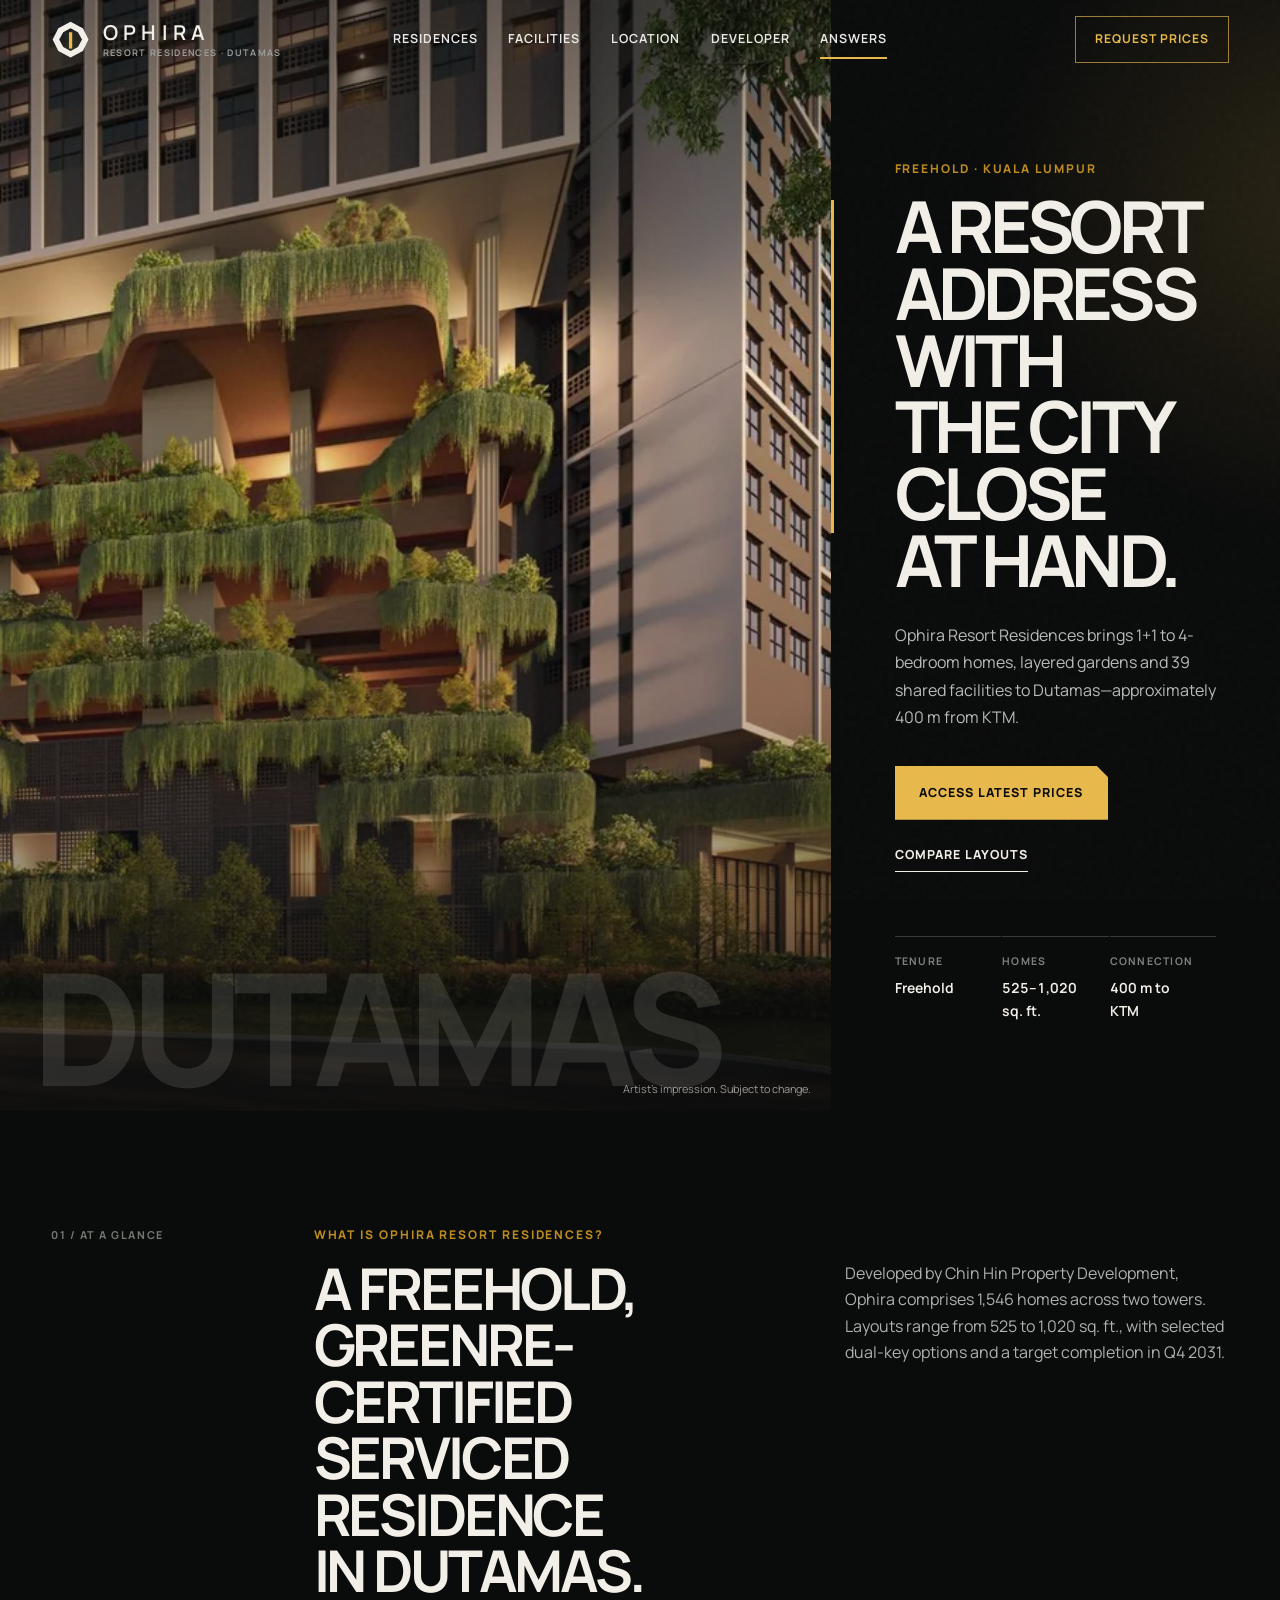
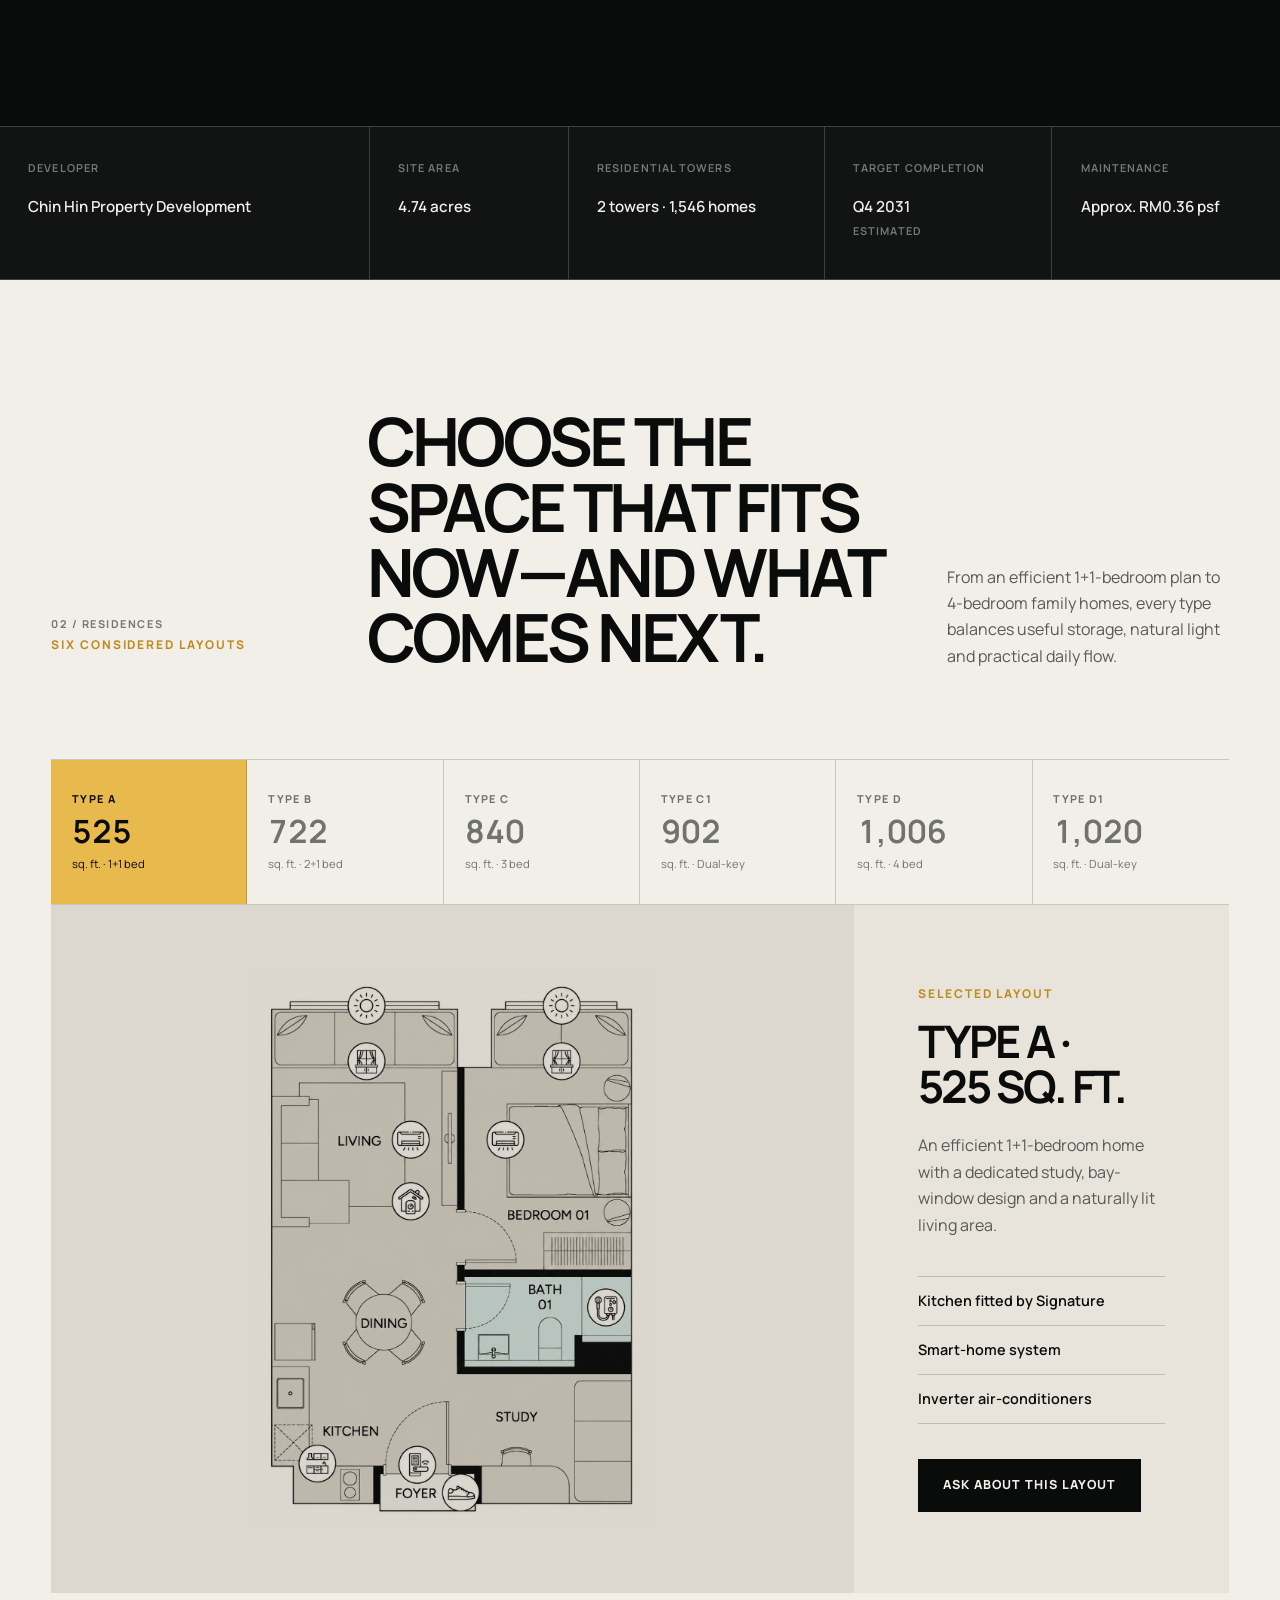
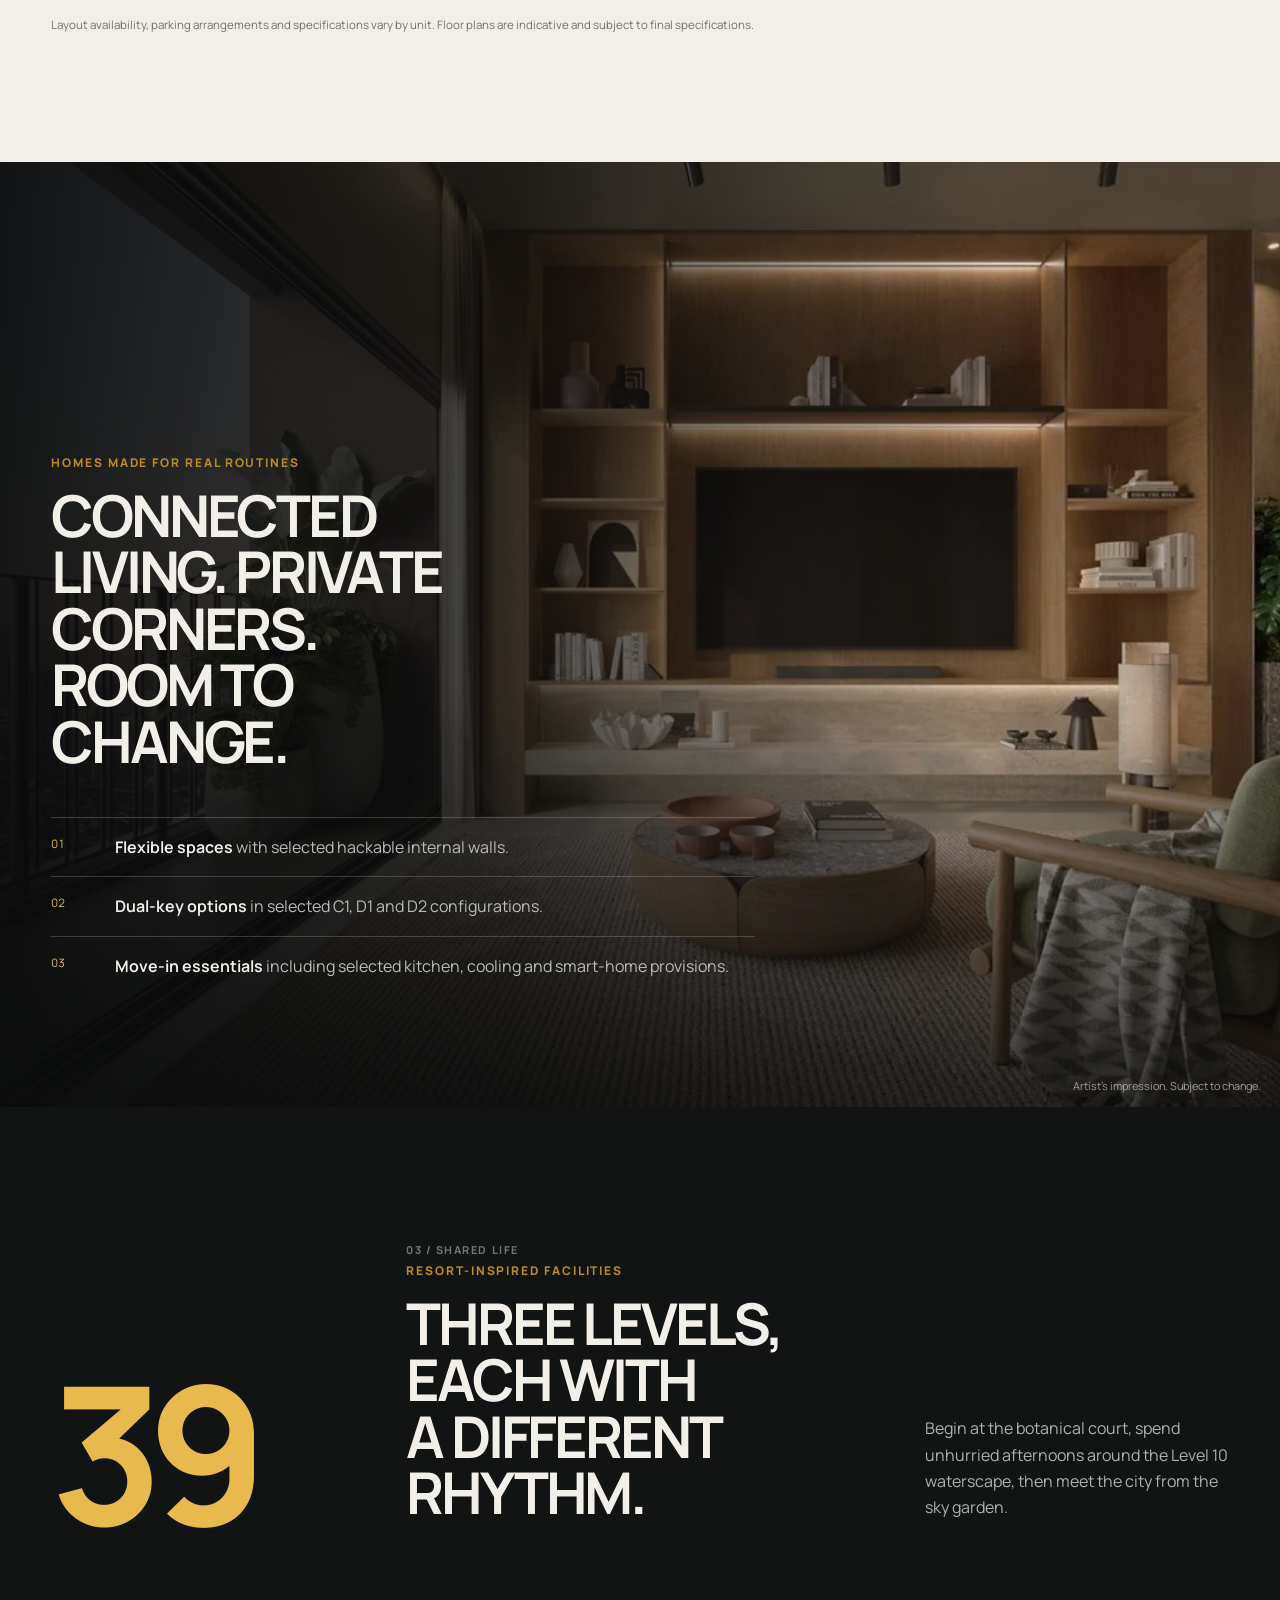
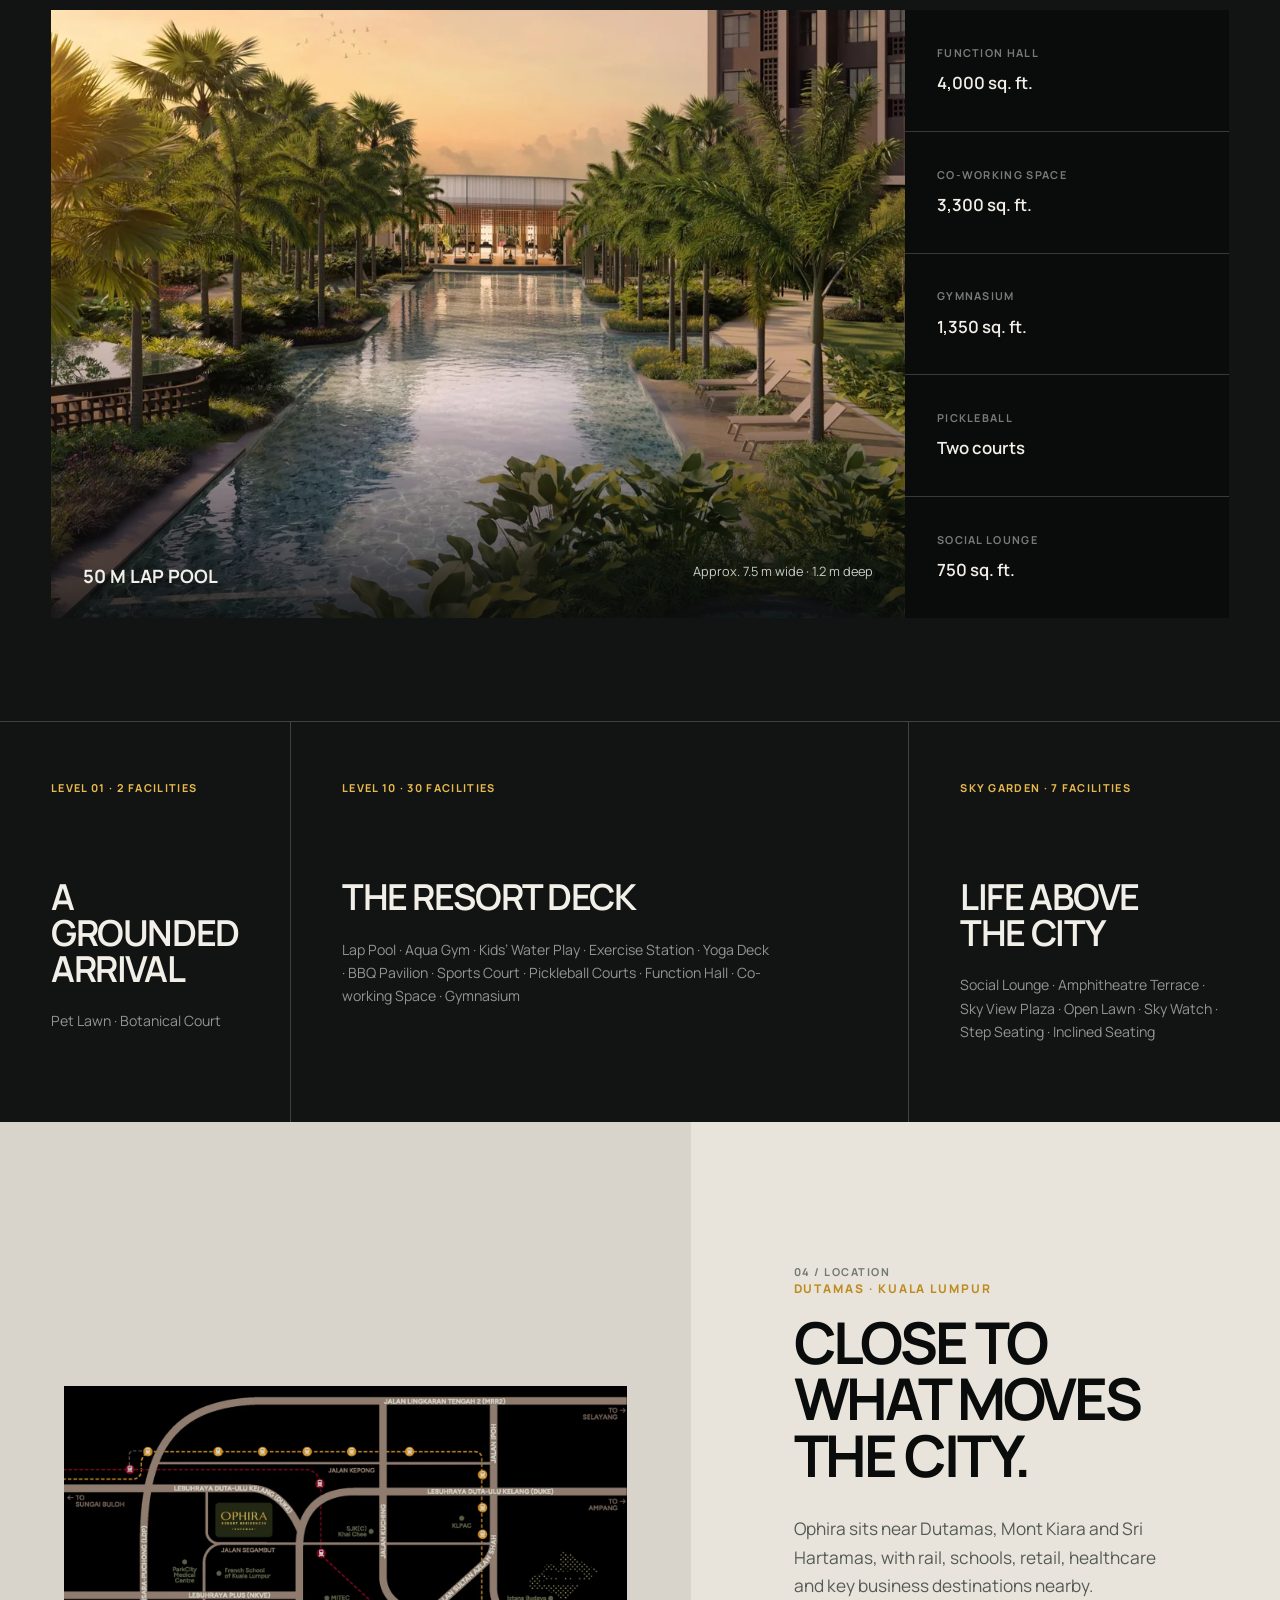
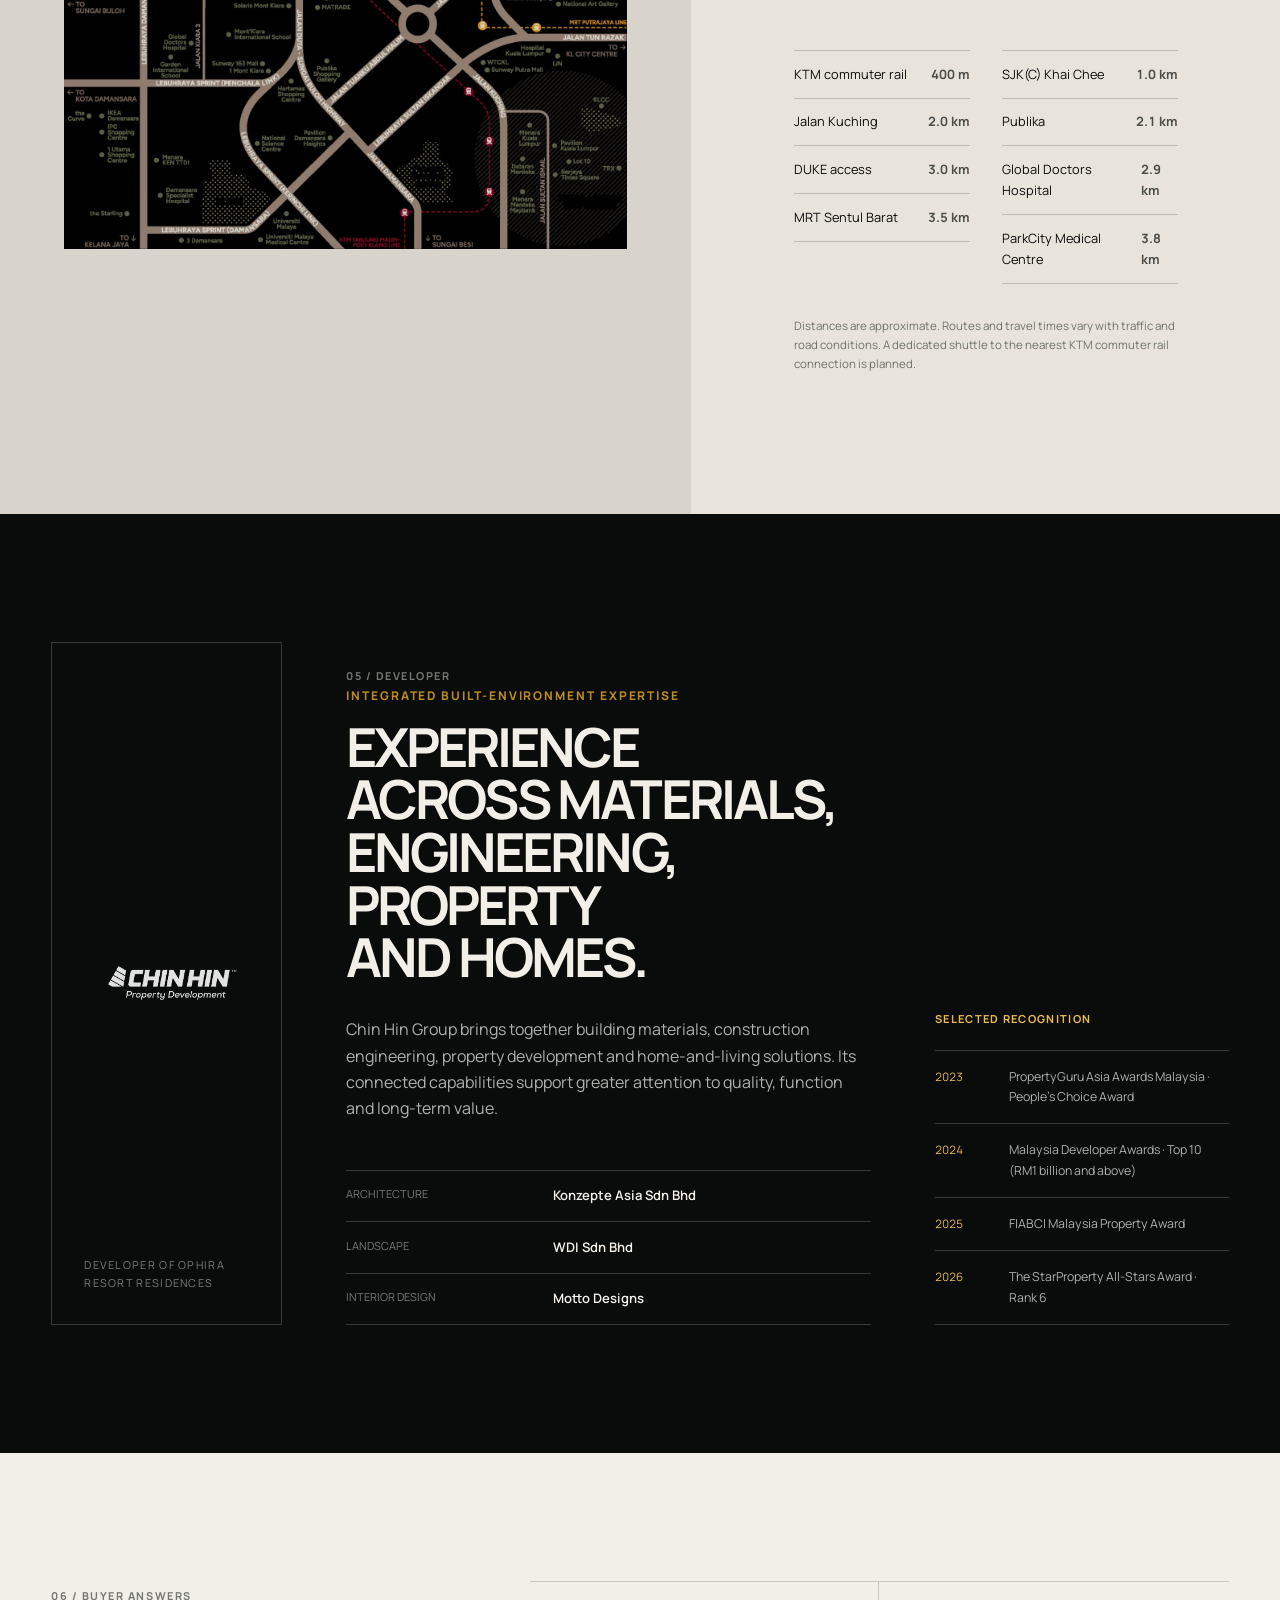
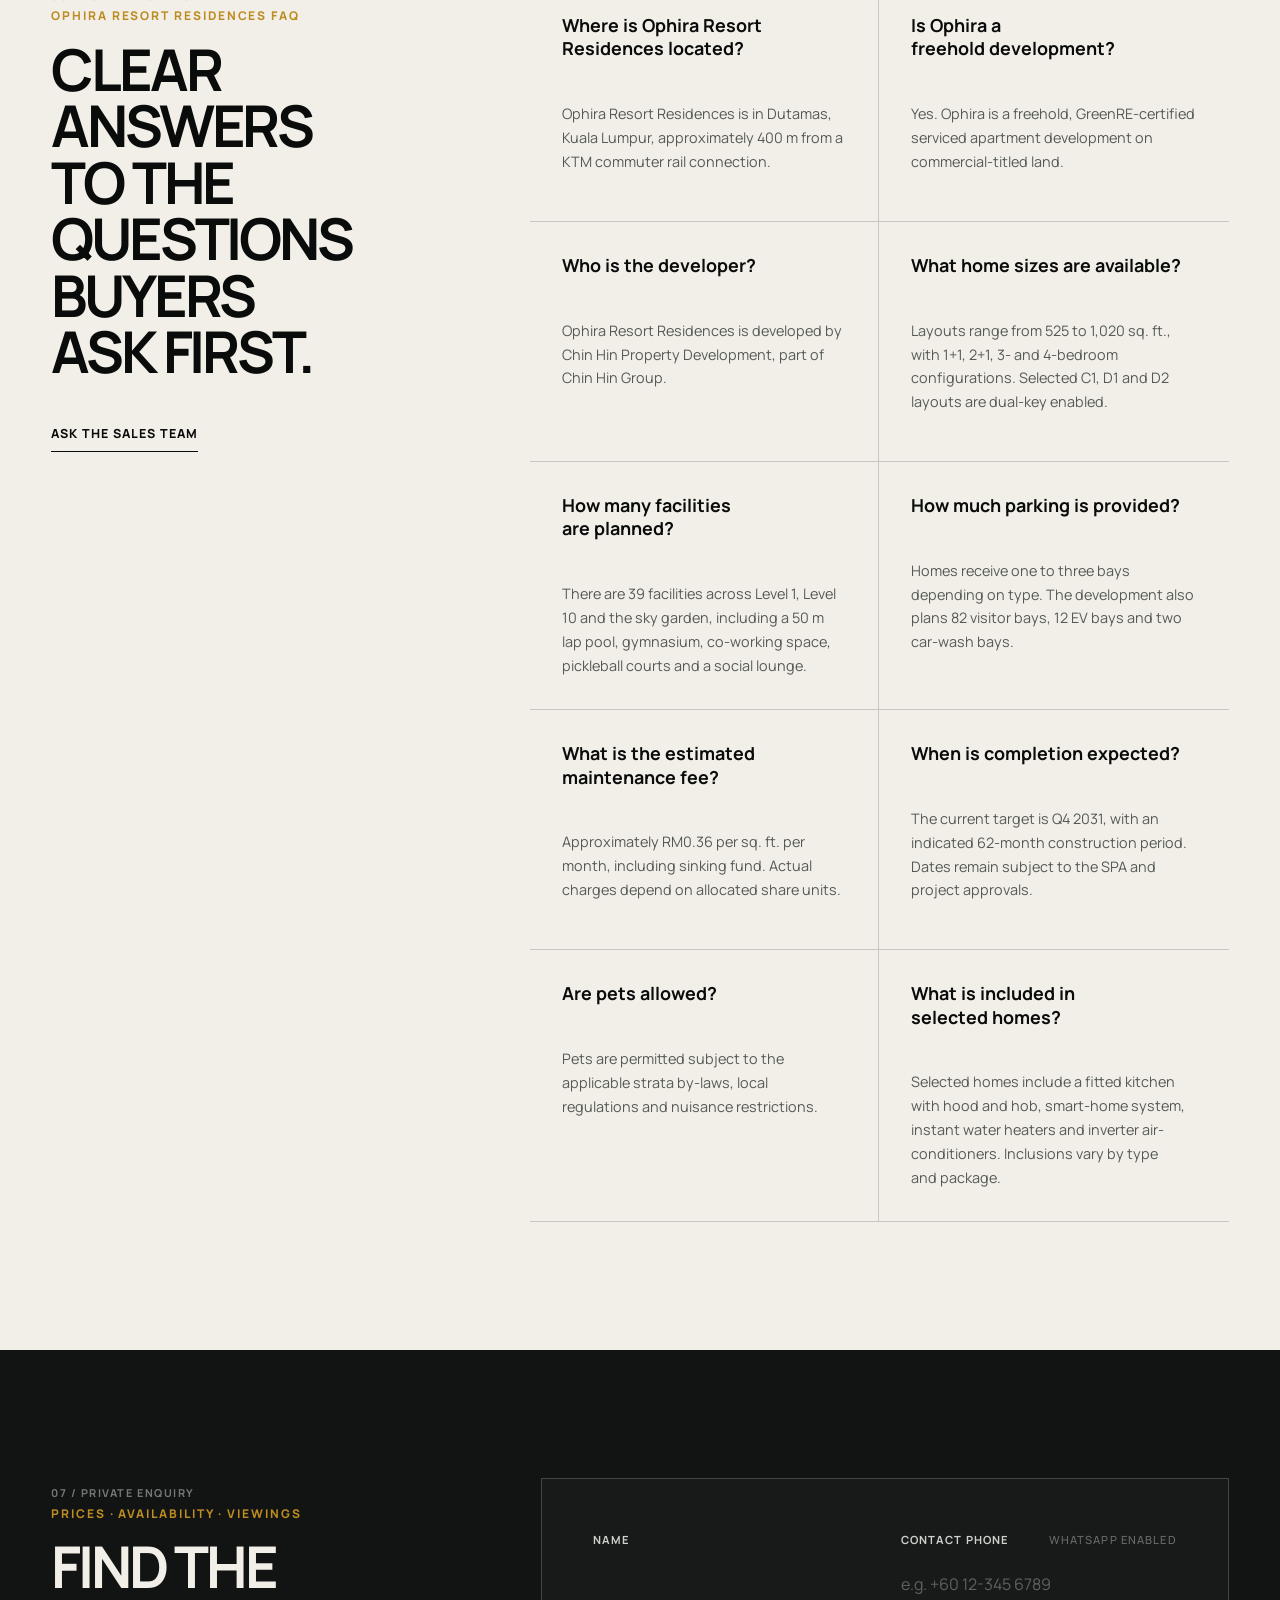
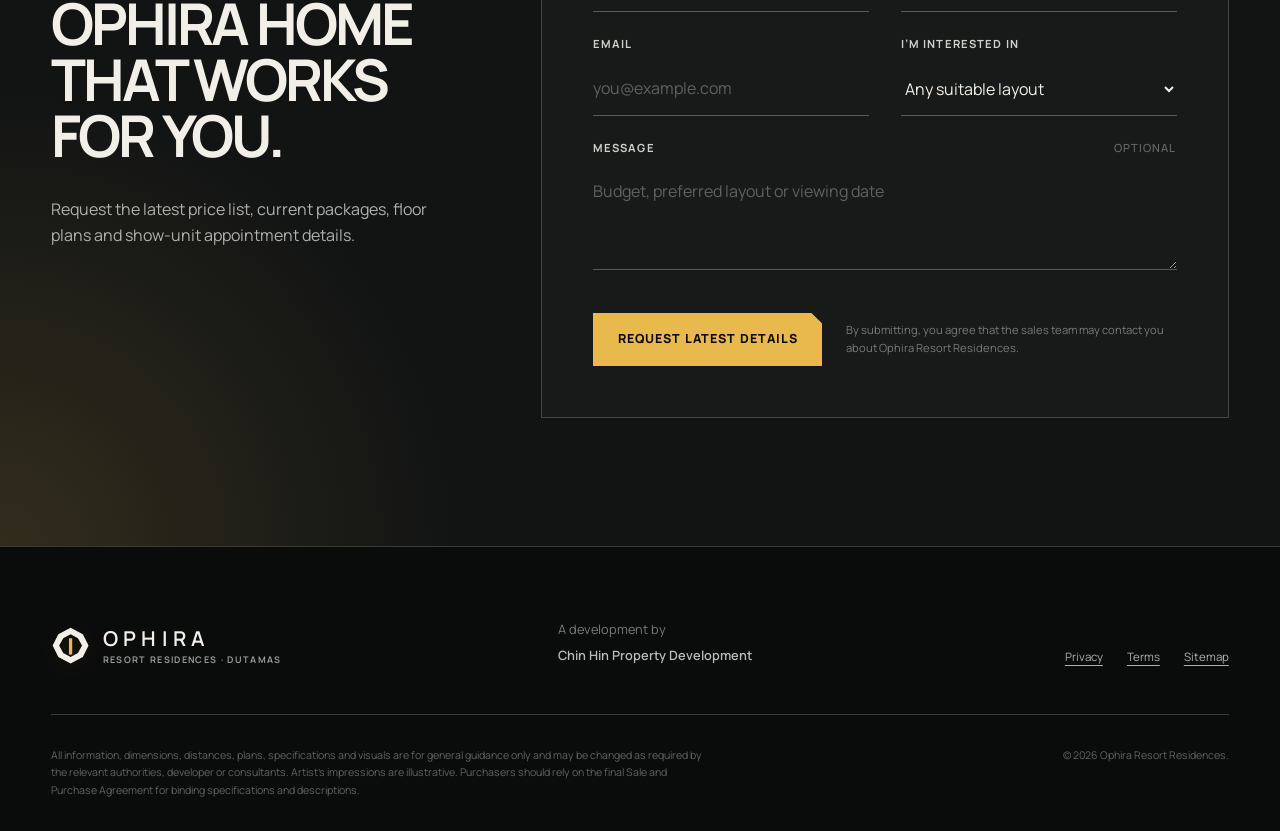
==== commit fd1f9774: "Add files via upload" ====
--- a/index.html
+++ b/index.html
@@ -8,47 +8,47 @@
   <meta name="robots" content="index, follow, max-image-preview:large, max-snippet:-1, max-video-preview:-1">
   <meta name="author" content="Ophira Resort Residences">
   <meta name="theme-color" content="#0a0b0b">
-  <link rel="canonical" href="https://ophira-dutamas.com/">
-  <link rel="alternate" hreflang="en-MY" href="https://ophira-dutamas.com/">
-  <link rel="alternate" hreflang="x-default" href="https://ophira-dutamas.com/">
-  <link rel="sitemap" type="application/xml" href="https://ophira-dutamas.com/sitemap.xml">
-  <link rel="alternate" type="text/plain" href="https://ophira-dutamas.com/llms.txt" title="AI-readable Ophira project summary">
+  <link rel="canonical" href="https://www.ophira-dutamas.com/">
+  <link rel="alternate" hreflang="en-MY" href="https://www.ophira-dutamas.com/">
+  <link rel="alternate" hreflang="x-default" href="https://www.ophira-dutamas.com/">
+  <link rel="sitemap" type="application/xml" href="https://www.ophira-dutamas.com/sitemap.xml">
+  <link rel="alternate" type="text/plain" href="https://www.ophira-dutamas.com/llms.txt" title="AI-readable Ophira project summary">
   <meta property="og:locale" content="en_MY">
   <meta property="og:type" content="website">
   <meta property="og:site_name" content="Ophira Resort Residences, Dutamas">
   <meta property="og:title" content="Ophira Resort Residences, Dutamas | Freehold Homes">
   <meta property="og:description" content="Freehold 1+1 to 4-bedroom homes with selected dual-key layouts, 39 facilities and a KTM connection approximately 400 m away.">
-  <meta property="og:url" content="https://ophira-dutamas.com/">
+  <meta property="og:url" content="https://www.ophira-dutamas.com/">
   <meta name="twitter:card" content="summary">
   <meta name="twitter:title" content="Ophira Resort Residences, Dutamas">
   <meta name="twitter:description" content="Freehold 1+1 to 4-bedroom homes, 39 resort-inspired facilities and KTM approximately 400 m away.">
   <link rel="preload" as="image" href="assets/facade-1400.webp" imagesrcset="assets/facade-720.webp 720w, assets/facade-1400.webp 1400w" imagesizes="(max-width: 800px) 100vw, 64vw" fetchpriority="high">
   <link rel="preload" as="font" href="assets/manrope-latin-variable.woff2" type="font/woff2" crossorigin>
-  <link rel="icon" type="image/svg+xml" href="assets/favicon.svg">
-  <link rel="apple-touch-icon" href="assets/apple-touch-icon.png">
-  <link rel="manifest" href="site.webmanifest">
-  <link rel="stylesheet" href="styles.css?v=3">
+  <link rel="icon" type="image/svg+xml" href="assets/favicon.svg?v=2">
+  <link rel="apple-touch-icon" href="assets/apple-touch-icon.png?v=2">
+  <link rel="manifest" href="site.webmanifest?v=2">
+  <link rel="stylesheet" href="styles.css?v=4">
   <script type="application/ld+json">
   {
     "@context": "https://schema.org",
     "@graph": [
       {
         "@type": "WebSite",
-        "@id": "https://ophira-dutamas.com/#website",
-        "url": "https://ophira-dutamas.com/",
+        "@id": "https://www.ophira-dutamas.com/#website",
+        "url": "https://www.ophira-dutamas.com/",
         "name": "Ophira Resort Residences, Dutamas",
         "alternateName": ["Ophira Dutamas", "Ophira Resort Residences"],
         "inLanguage": "en-MY"
       },
       {
         "@type": "WebPage",
-        "@id": "https://ophira-dutamas.com/#webpage",
-        "url": "https://ophira-dutamas.com/",
+        "@id": "https://www.ophira-dutamas.com/#webpage",
+        "url": "https://www.ophira-dutamas.com/",
         "name": "Ophira Resort Residences Dutamas | Freehold Homes",
         "description": "Ophira Resort Residences is a freehold development in Dutamas, Kuala Lumpur, with 1+1 to 4-bedroom homes, selected dual-key layouts and 39 resort-inspired facilities.",
-        "isPartOf": { "@id": "https://ophira-dutamas.com/#website" },
-        "about": { "@id": "https://ophira-dutamas.com/#residences" },
-        "breadcrumb": { "@id": "https://ophira-dutamas.com/#breadcrumb" },
+        "isPartOf": { "@id": "https://www.ophira-dutamas.com/#website" },
+        "about": { "@id": "https://www.ophira-dutamas.com/#residences" },
+        "breadcrumb": { "@id": "https://www.ophira-dutamas.com/#breadcrumb" },
         "speakable": {
           "@type": "SpeakableSpecification",
           "cssSelector": ["#quick-answer", "#project-facts", "#faq"]
@@ -57,18 +57,18 @@
       },
       {
         "@type": "BreadcrumbList",
-        "@id": "https://ophira-dutamas.com/#breadcrumb",
+        "@id": "https://www.ophira-dutamas.com/#breadcrumb",
         "itemListElement": [
-          { "@type": "ListItem", "position": 1, "name": "Home", "item": "https://ophira-dutamas.com/" },
+          { "@type": "ListItem", "position": 1, "name": "Home", "item": "https://www.ophira-dutamas.com/" },
           { "@type": "ListItem", "position": 2, "name": "Ophira Resort Residences, Dutamas" }
         ]
       },
       {
         "@type": "ApartmentComplex",
-        "@id": "https://ophira-dutamas.com/#residences",
+        "@id": "https://www.ophira-dutamas.com/#residences",
         "name": "Ophira Resort Residences",
         "alternateName": "Ophira Resort Residences, Dutamas",
-        "url": "https://ophira-dutamas.com/",
+        "url": "https://www.ophira-dutamas.com/",
         "description": "A freehold, GreenRE-certified serviced apartment development in Dutamas, Kuala Lumpur, offering homes from 525 to 1,020 sq. ft. and 39 resort-inspired facilities.",
         "address": {
           "@type": "PostalAddress",
@@ -97,13 +97,13 @@
       },
       {
         "@type": "Organization",
-        "@id": "https://ophira-dutamas.com/#developer",
+        "@id": "https://www.ophira-dutamas.com/#developer",
         "name": "Chin Hin Property Development",
         "url": "https://ophira-dutamas.com/"
       },
       {
         "@type": "FAQPage",
-        "@id": "https://ophira-dutamas.com/#faq-schema",
+        "@id": "https://www.ophira-dutamas.com/#faq-schema",
         "mainEntity": [
           { "@type": "Question", "name": "Where is Ophira Resort Residences located?", "acceptedAnswer": { "@type": "Answer", "text": "Ophira Resort Residences is in Dutamas, Kuala Lumpur, approximately 400 m from a KTM commuter rail connection." } },
           { "@type": "Question", "name": "Is Ophira a freehold development?", "acceptedAnswer": { "@type": "Answer", "text": "Yes. Ophira is a freehold, GreenRE-certified serviced apartment development on commercial-titled land." } },
@@ -123,8 +123,11 @@
 
   <header class="site-header" data-header>
     <a class="brand" href="#top" aria-label="Ophira Resort Residences home">
-      <span class="brand-name">OPHIRA</span>
-      <span class="brand-meta">Resort Residences · Dutamas</span>
+      <svg class="brand-mark" viewBox="0 0 48 48" aria-hidden="true" focusable="false">
+        <path class="brand-mark-ring" fill-rule="evenodd" d="M24 2 39 10l7 14-7 14-15 8-15-8-7-14 7-14 15-8Zm0 8-9 5-5 9 5 9 9 5 9-5 5-9-5-9-9-5Z"/>
+        <path class="brand-mark-gate" d="M22 15h4v20h-4z"/>
+      </svg>
+      <span class="brand-lockup"><span class="brand-name">OPHIRA</span><span class="brand-meta">Resort Residences · Dutamas</span></span>
     </a>
     <nav class="desktop-nav" aria-label="Primary navigation">
       <a href="#residences">Residences</a>
@@ -325,13 +328,13 @@
   </main>
 
   <footer class="site-footer">
-    <div class="footer-top"><div class="brand"><span class="brand-name">OPHIRA</span><span class="brand-meta">Resort Residences · Dutamas</span></div><p>A development by <strong>Chin Hin Property Development</strong></p><nav aria-label="Legal navigation"><a href="privacy.html">Privacy</a><a href="terms.html">Terms</a><a href="sitemap.xml">Sitemap</a></nav></div>
+    <div class="footer-top"><div class="brand"><svg class="brand-mark" viewBox="0 0 48 48" aria-hidden="true" focusable="false"><path class="brand-mark-ring" fill-rule="evenodd" d="M24 2 39 10l7 14-7 14-15 8-15-8-7-14 7-14 15-8Zm0 8-9 5-5 9 5 9 9 5 9-5 5-9-5-9-9-5Z"/><path class="brand-mark-gate" d="M22 15h4v20h-4z"/></svg><span class="brand-lockup"><span class="brand-name">OPHIRA</span><span class="brand-meta">Resort Residences · Dutamas</span></span></div><p>A development by <strong>Chin Hin Property Development</strong></p><nav aria-label="Legal navigation"><a href="privacy.html">Privacy</a><a href="terms.html">Terms</a><a href="sitemap.xml">Sitemap</a></nav></div>
     <div class="footer-legal"><p>All information, dimensions, distances, plans, specifications and visuals are for general guidance only and may be changed as required by the relevant authorities, developer or consultants. Artist’s impressions are illustrative. Purchasers should rely on the final Sale and Purchase Agreement for binding specifications and descriptions.</p><p>© 2026 Ophira Resort Residences.</p></div>
   </footer>
 
   <a class="mobile-prices" href="#enquire" data-form-interest="Pricing &amp; availability">Access latest prices</a>
 
-  <script src="form-config.js?v=1"></script>
+  <script src="form-config.js?v=2"></script>
   <script src="app.js?v=4" defer></script>
 </body>
 </html>
--- a/styles.css
+++ b/styles.css
@@ -37,7 +37,7 @@
   overflow-x: hidden;
   background: var(--ink);
   color: var(--bone);
-  font-family: "Ophira Sans", Arial, sans-serif;
+  font-family: "Ophira Sans", sans-serif;
   font-size: 1rem;
   line-height: 1.65;
   -webkit-font-smoothing: antialiased;
@@ -111,23 +111,47 @@
 .brand {
   display: inline-flex;
   width: max-content;
+  align-items: center;
+  gap: 0.78rem;
+  color: var(--bone);
+  line-height: 1;
+}
+
+.brand-mark {
+  width: 2.45rem;
+  height: 2.45rem;
+  flex: 0 0 auto;
+  overflow: visible;
+  filter: drop-shadow(0 0.35rem 0.7rem rgba(232, 185, 76, 0.08));
+  transform: translateZ(0);
+  transition: transform 540ms var(--ease);
+}
+
+.brand-mark-ring { fill: currentColor; }
+.brand-mark-gate { fill: var(--accent); }
+
+.brand[href]:hover .brand-mark,
+.brand[href]:focus-visible .brand-mark { transform: translateY(-1px) scale(1.035); }
+
+.brand-lockup {
+  display: inline-flex;
+  min-width: 0;
   flex-direction: column;
-  line-height: 1;
 }
 
 .brand-name {
   color: var(--bone);
-  font-size: 1.45rem;
-  font-weight: 600;
-  letter-spacing: 0.28em;
+  font-size: 1.28rem;
+  font-weight: 630;
+  letter-spacing: 0.255em;
 }
 
 .brand-meta {
-  margin-top: 0.5rem;
+  margin-top: 0.38rem;
   color: var(--steel);
-  font-size: 0.61rem;
+  font-size: 0.57rem;
   font-weight: 650;
-  letter-spacing: 0.15em;
+  letter-spacing: 0.145em;
   text-transform: uppercase;
 }
 
@@ -582,7 +606,7 @@
 
 .utility-page { min-height: 100dvh; padding: calc(var(--header) + 5rem) 5vw 7rem; background: var(--bone); color: var(--ink); }
 .utility-shell { width: min(100%, 54rem); margin: 0 auto; }
-.utility-page .brand { margin-bottom: 5rem; }
+.utility-page .brand { margin-bottom: 5rem; color: var(--ink); }
 .utility-page .brand-name { color: var(--ink); }
 .utility-page .brand-meta { color: #676b67; }
 .utility-page h1 { margin-bottom: 1.5rem; font-size: clamp(3rem, 8vw, 6.8rem); font-weight: 730; letter-spacing: -.065em; line-height: .92; text-transform: uppercase; }
@@ -681,8 +705,10 @@
 @media (max-width: 640px) {
   body { padding-bottom: 3.8rem; }
   .site-header { padding: 0 1rem; }
+  .brand { gap: .62rem; }
+  .brand-mark { width: 2rem; height: 2rem; }
   .brand-name { font-size: 1.05rem; }
-  .brand-meta { font-size: .5rem; }
+  .brand-meta { margin-top: .3rem; font-size: .48rem; letter-spacing: .12em; }
   .hero-visual { min-height: 48dvh; }
   .hero-word { left: 1rem; bottom: 1.4rem; font-size: 24vw; }
   .hero-panel { min-height: auto; padding: 3.2rem 1.25rem 3.5rem; }
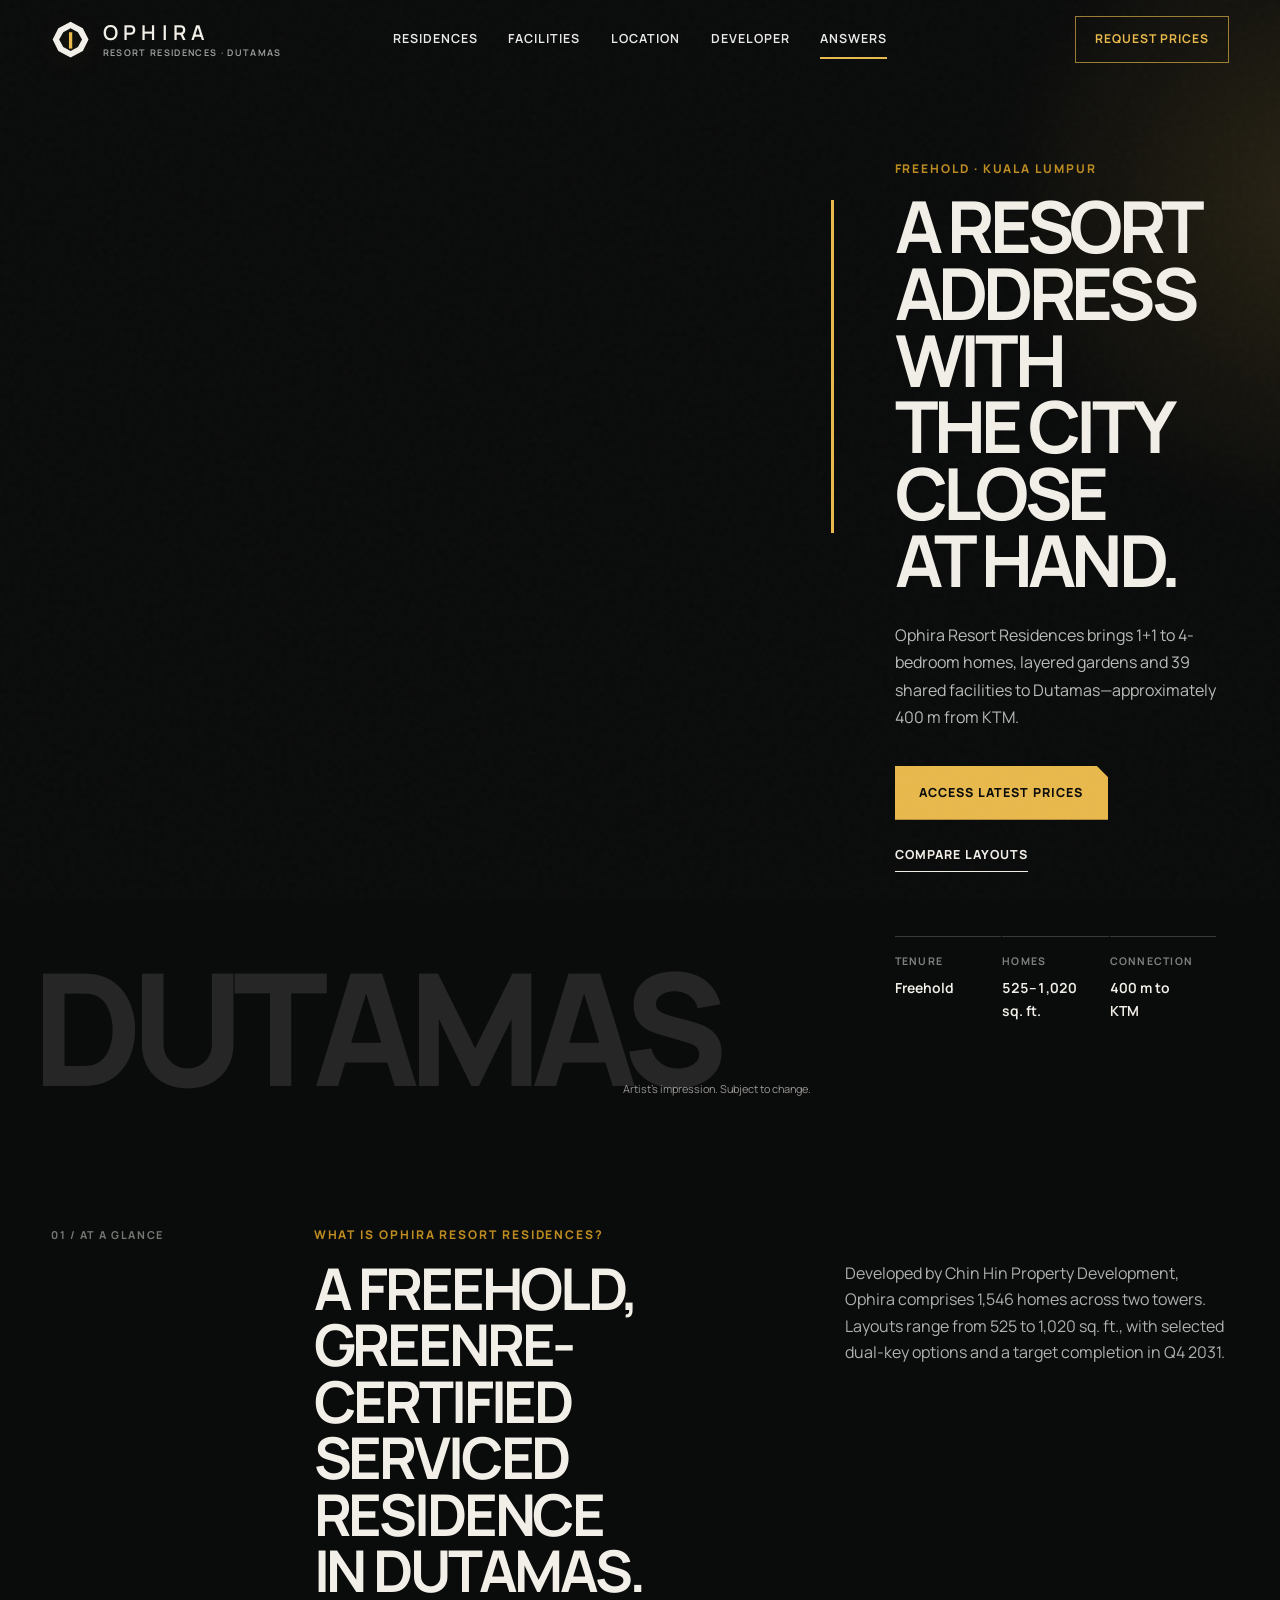
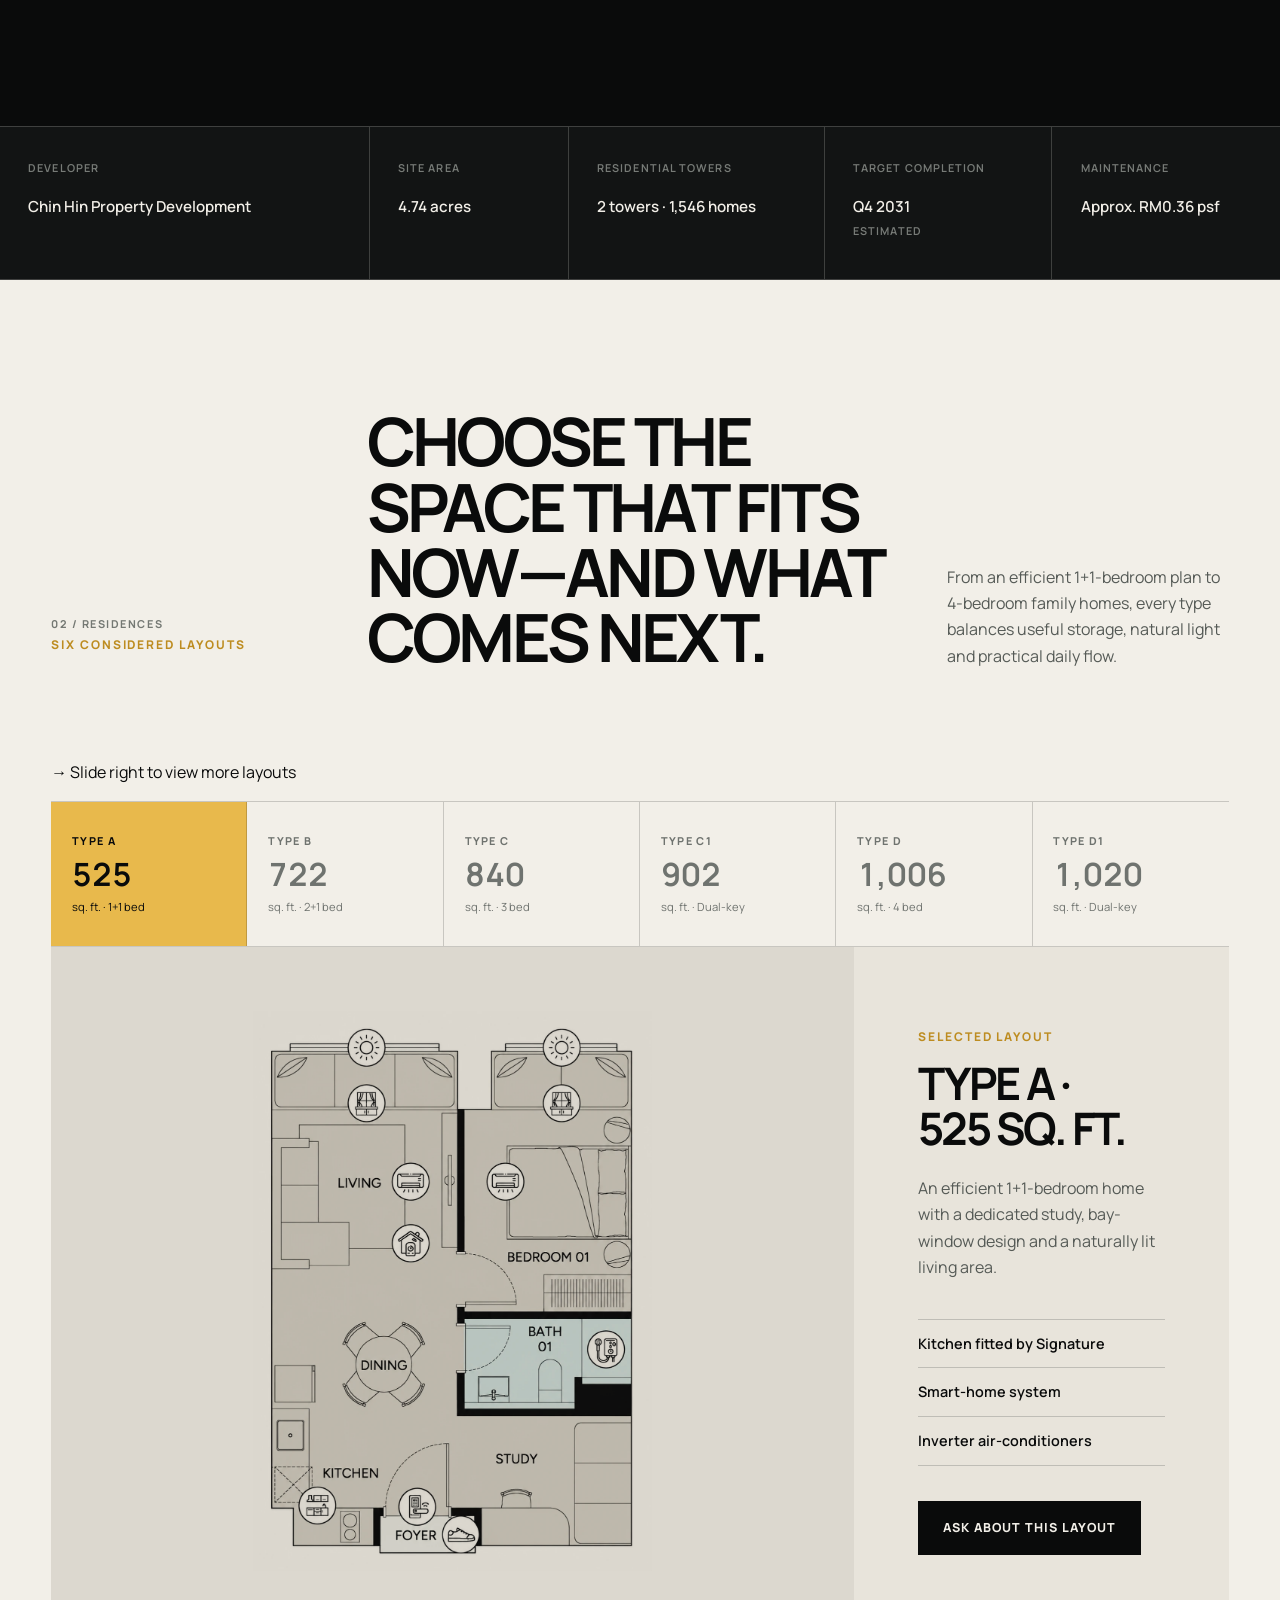
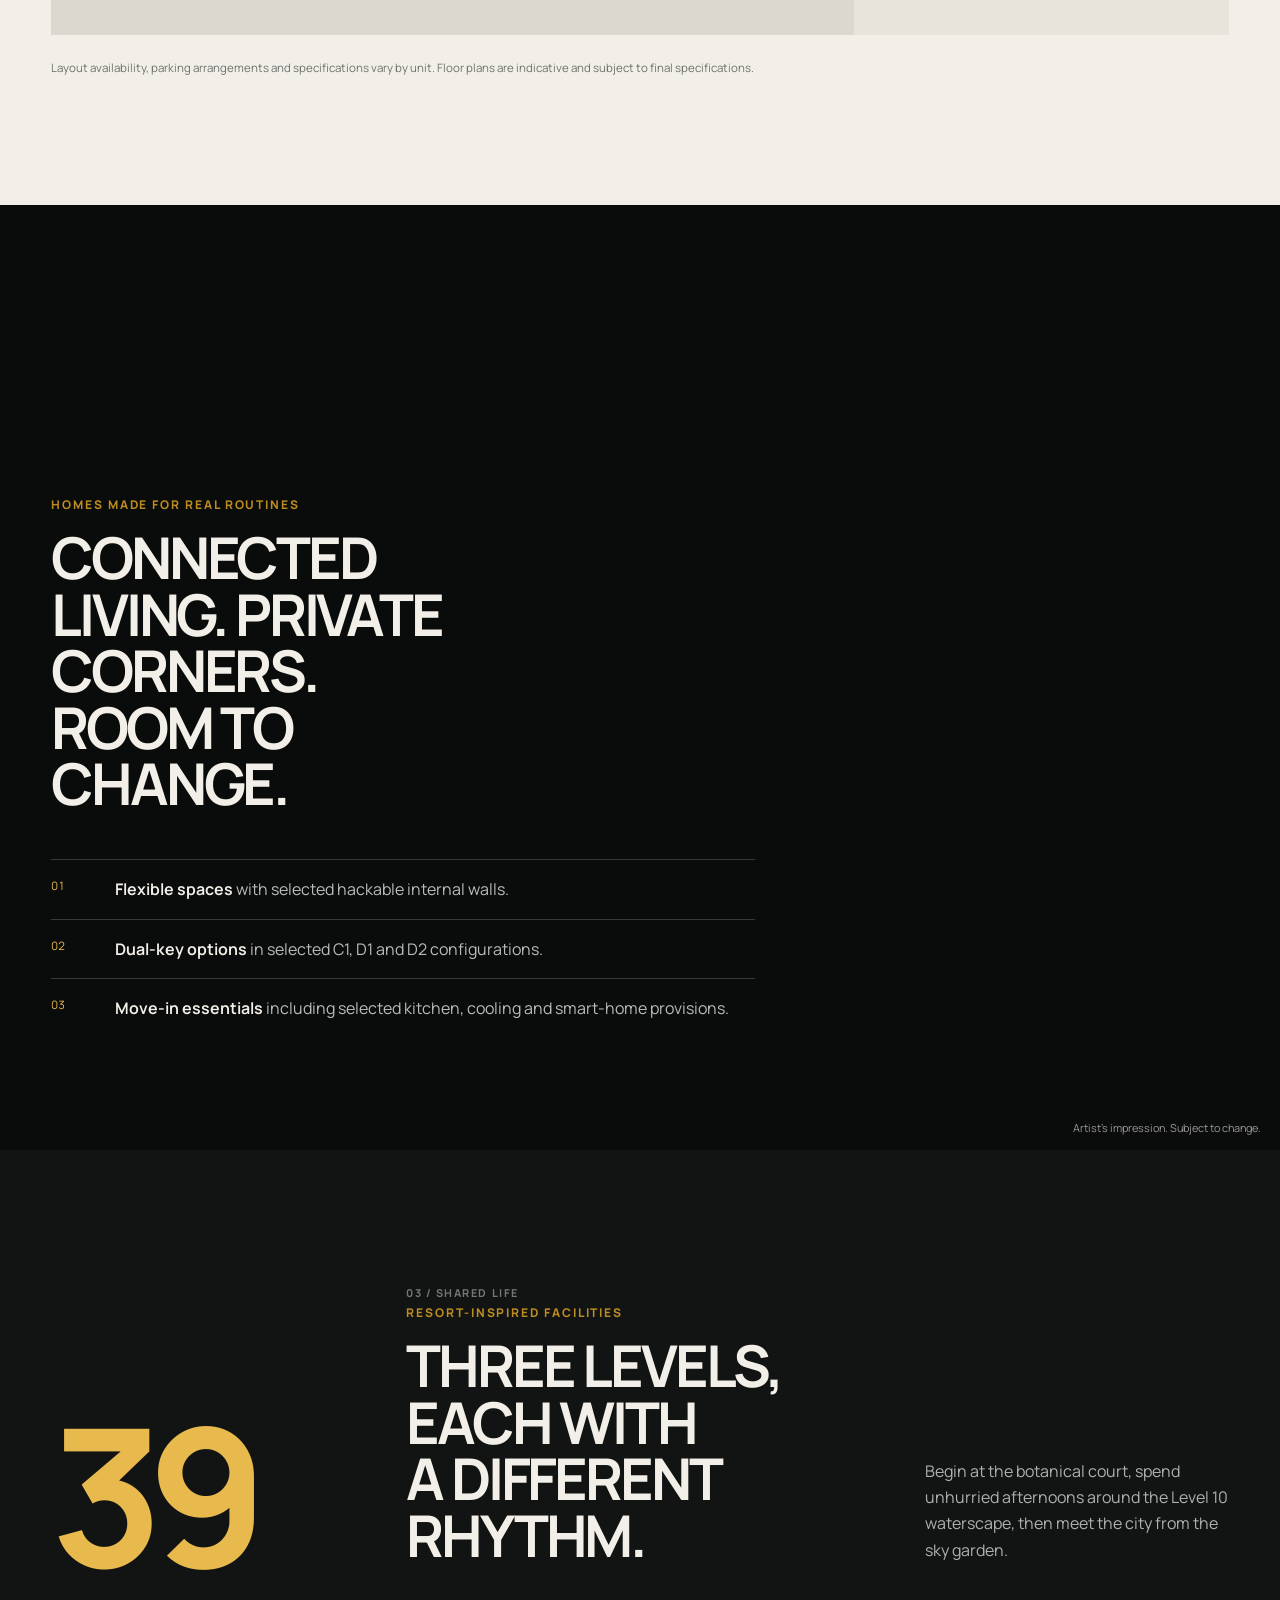
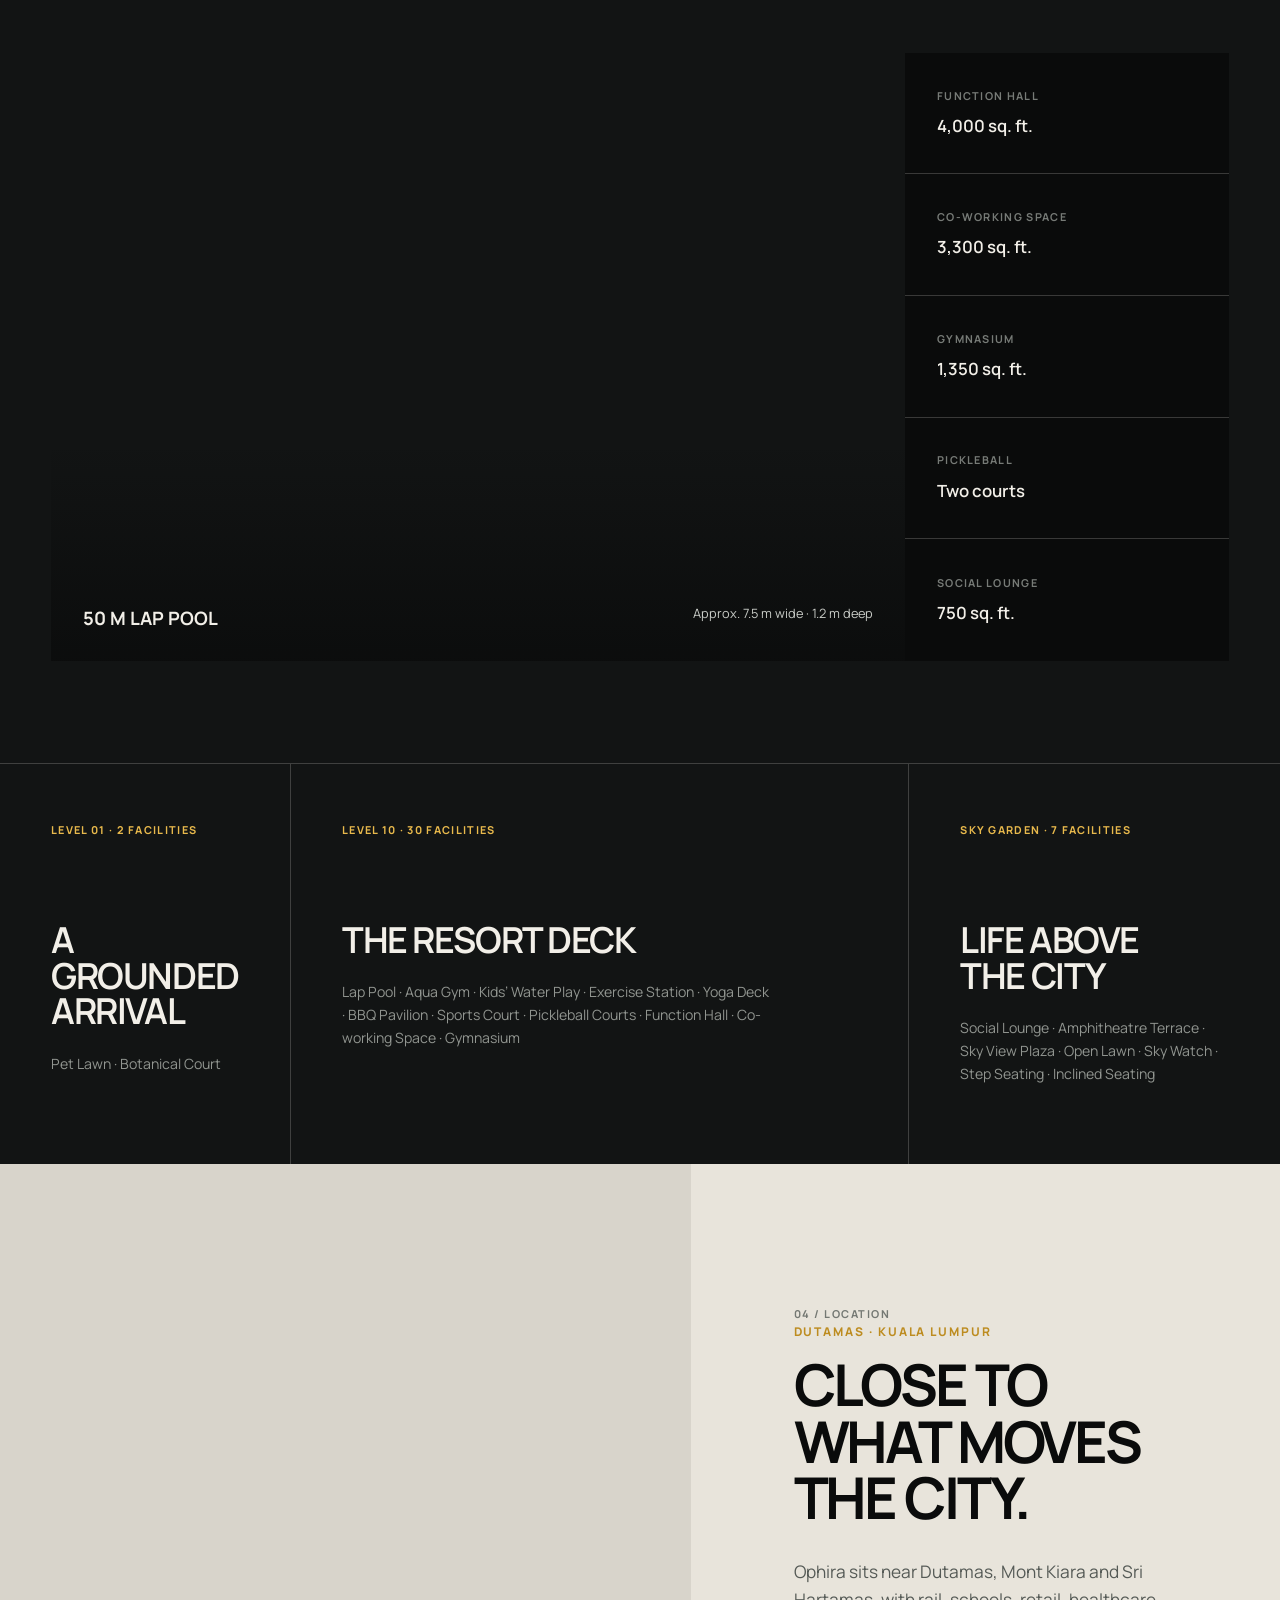
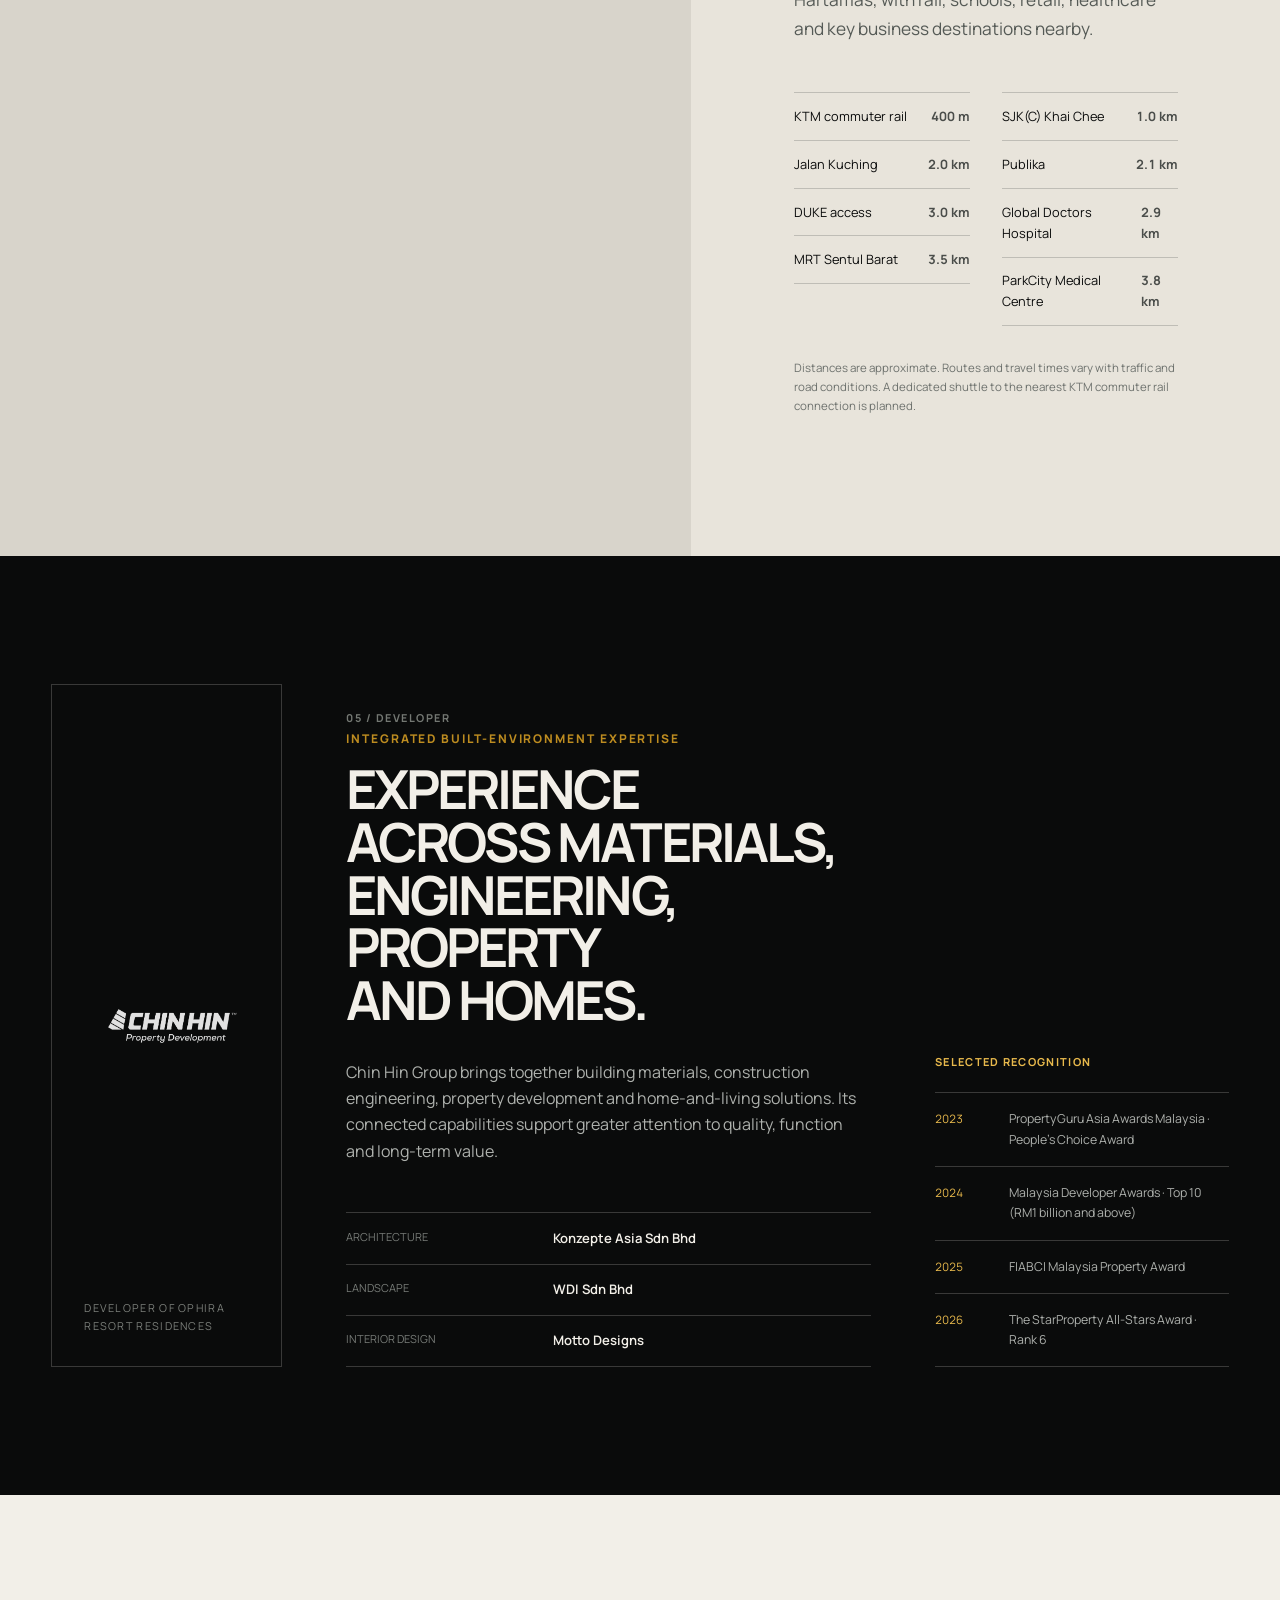
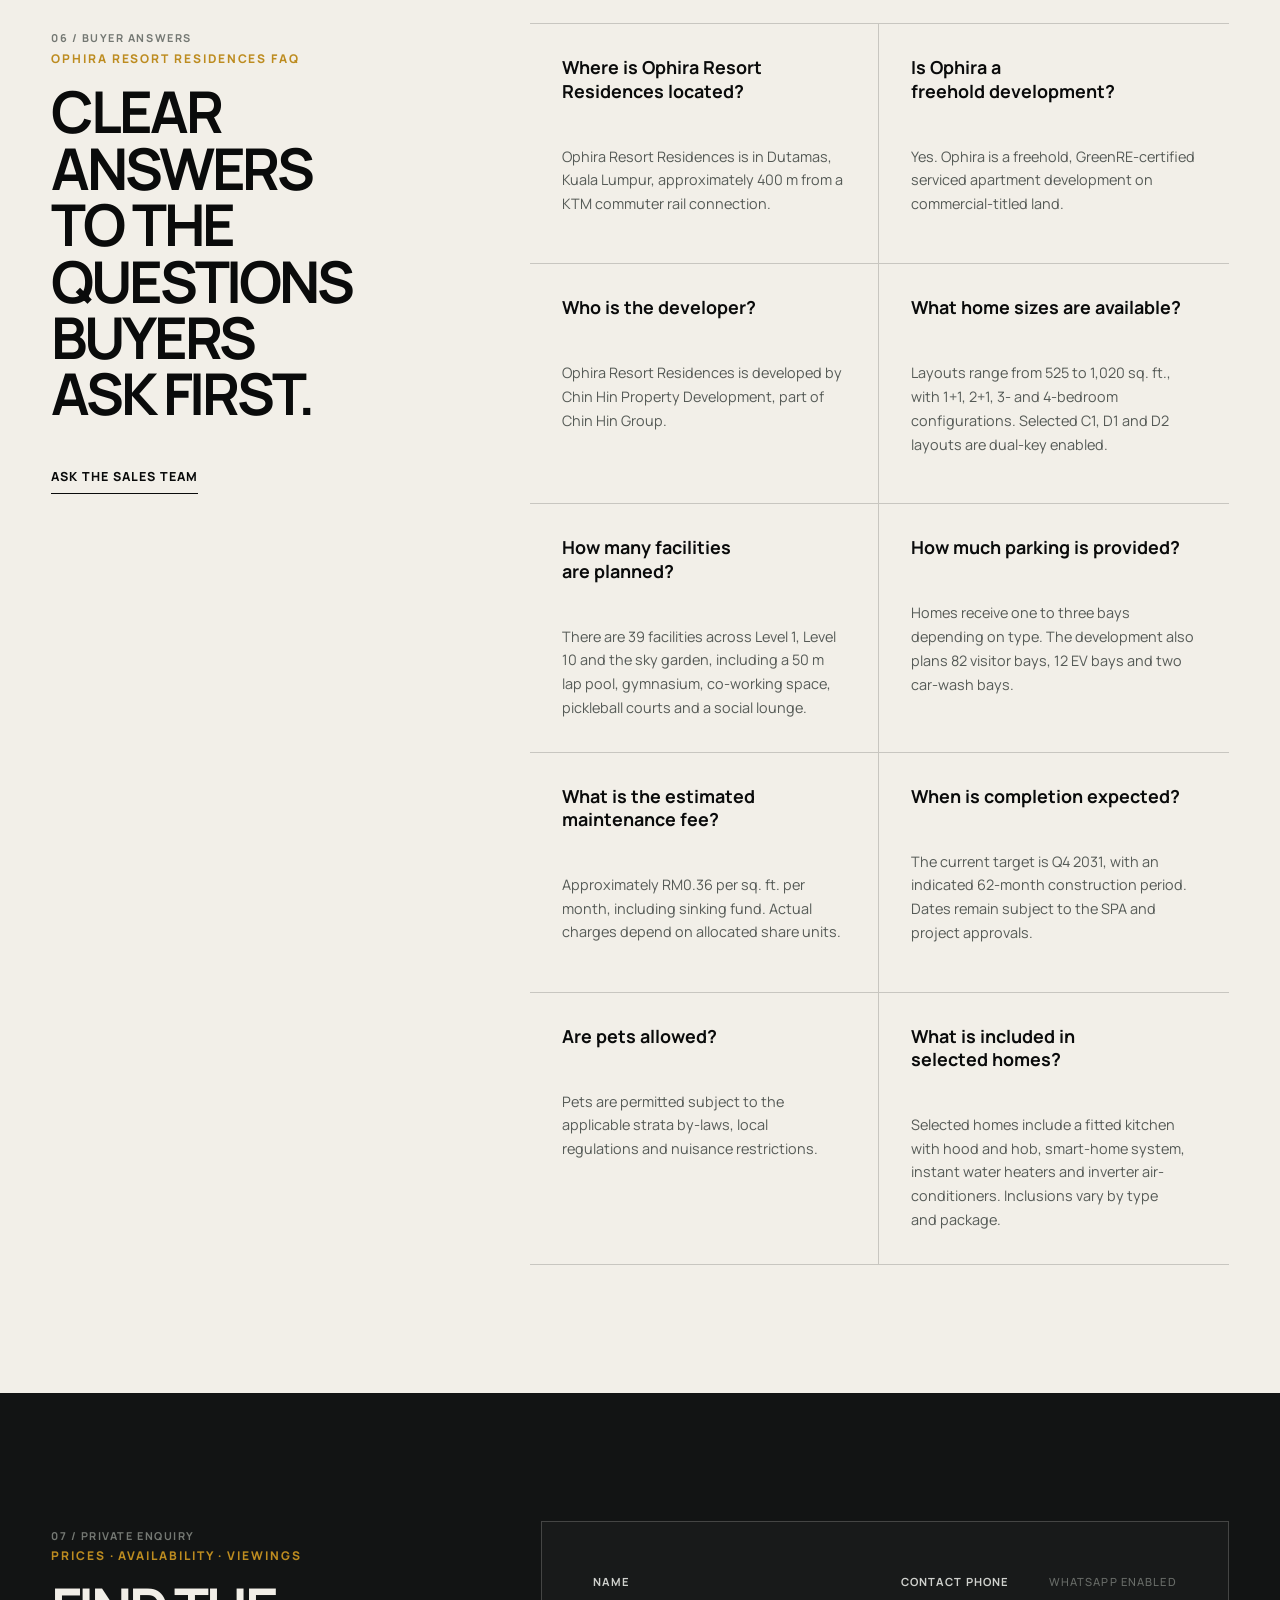
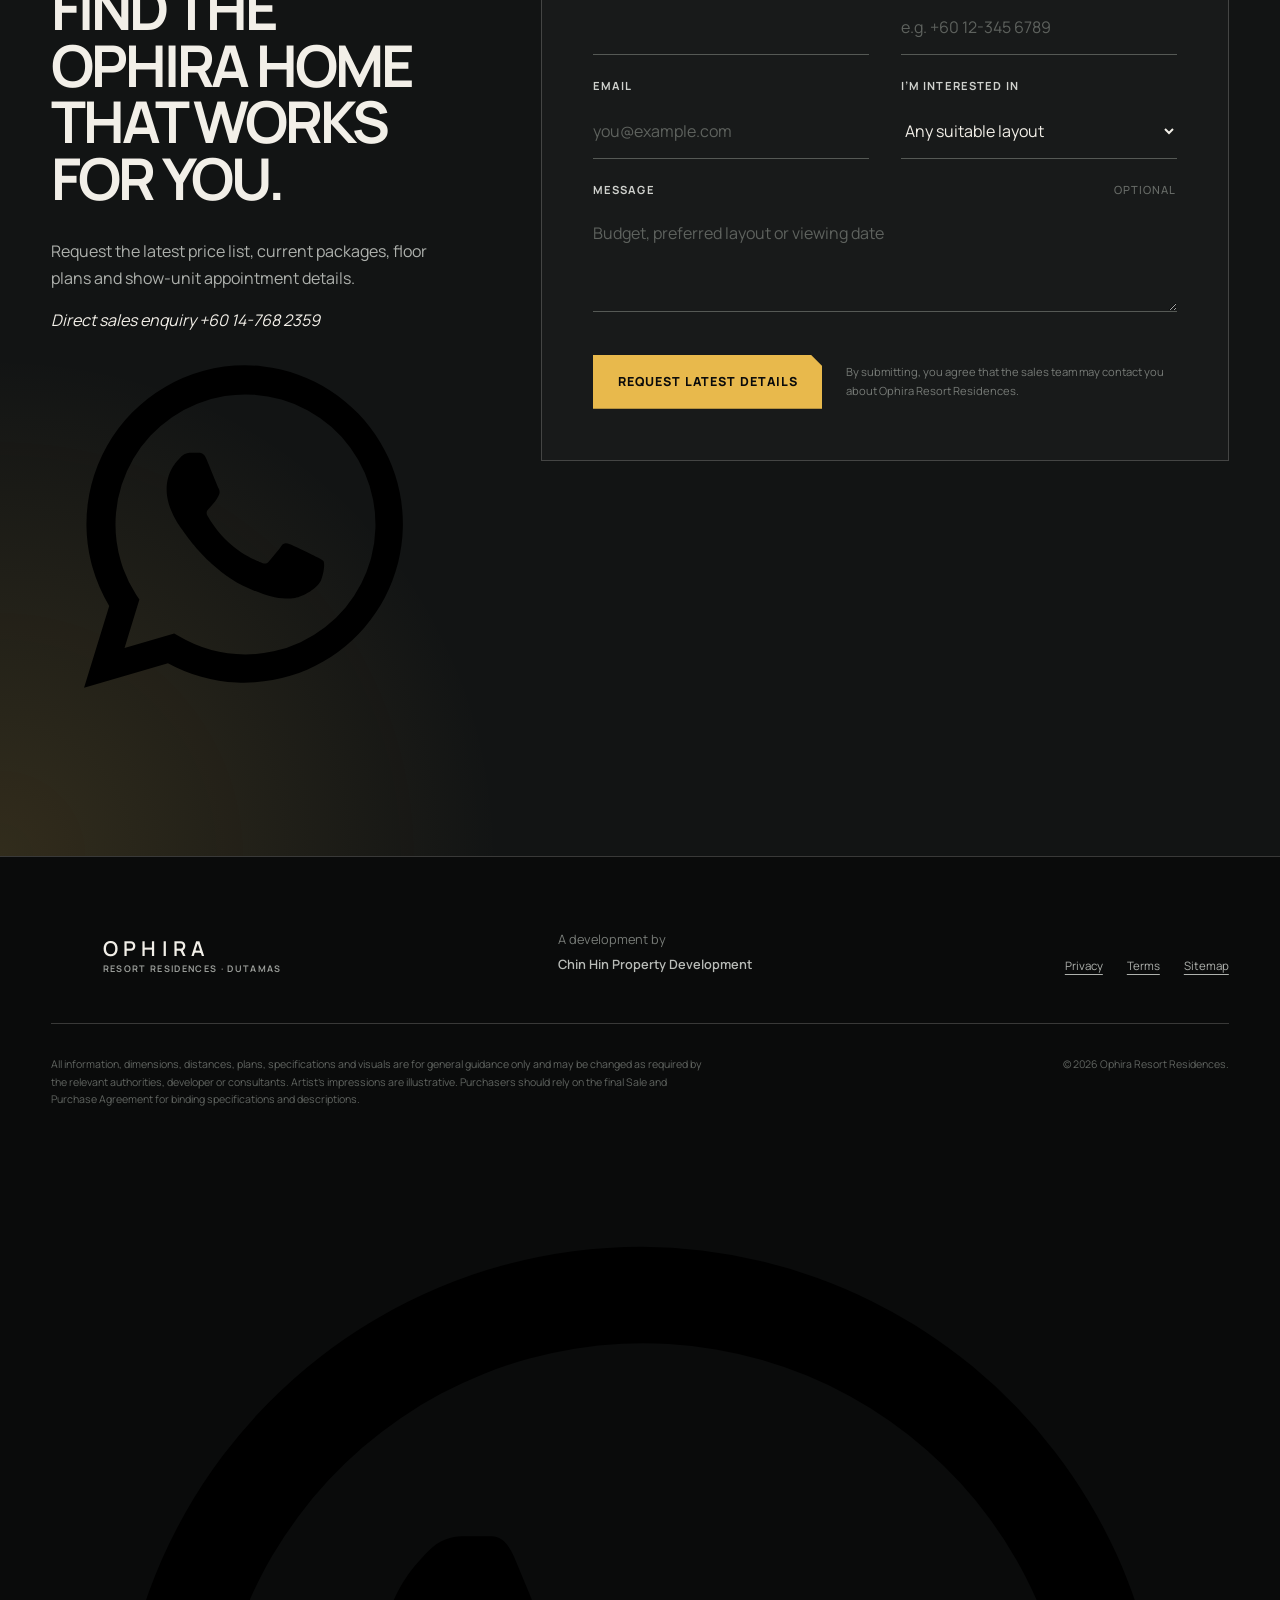
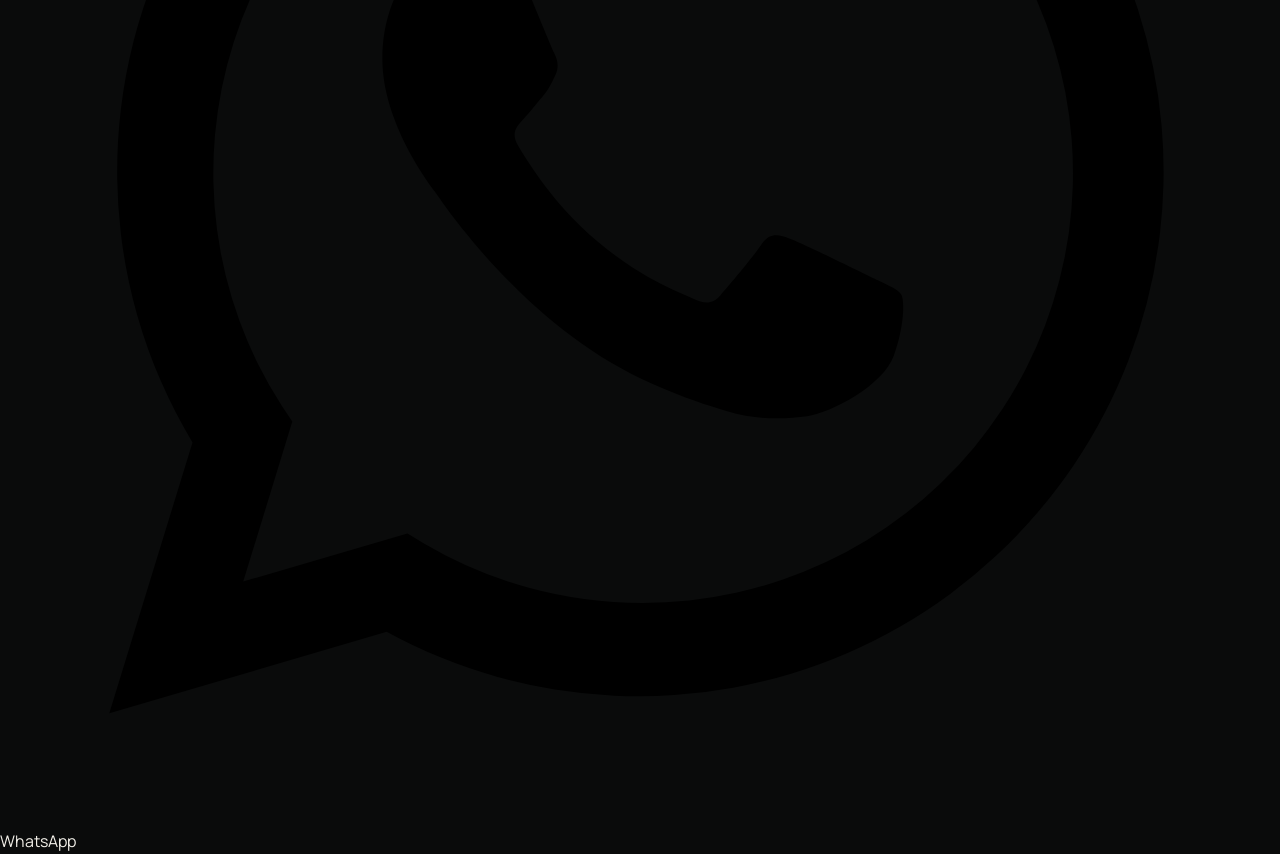
==== commit f339db91: "Add files via upload" ====
--- a/index.html
+++ b/index.html
@@ -27,7 +27,7 @@
   <link rel="icon" type="image/svg+xml" href="assets/favicon.svg?v=2">
   <link rel="apple-touch-icon" href="assets/apple-touch-icon.png?v=2">
   <link rel="manifest" href="site.webmanifest?v=2">
-  <link rel="stylesheet" href="styles.css?v=4">
+  <link rel="stylesheet" href="styles.css?v=7">
   <script type="application/ld+json">
   {
     "@context": "https://schema.org",
@@ -195,7 +195,8 @@
         <p>From an efficient 1+1-bedroom plan to 4-bedroom family homes, every type balances useful storage, natural light and practical daily flow.</p>
       </div>
       <div class="plan-explorer" data-reveal>
-        <div class="plan-tabs" role="tablist" aria-label="Residence layouts">
+        <p class="plan-scroll-hint" id="plan-scroll-hint"><span aria-hidden="true">→</span> Slide right to view more layouts</p>
+        <div class="plan-tabs" role="tablist" aria-label="Residence layouts" aria-describedby="plan-scroll-hint">
           <button id="plan-tab-a" type="button" role="tab" aria-selected="true" aria-controls="plan-panel" data-plan="a"><span>Type A</span><strong>525</strong><small>sq. ft. · 1+1 bed</small></button>
           <button id="plan-tab-b" type="button" role="tab" aria-selected="false" aria-controls="plan-panel" data-plan="b"><span>Type B</span><strong>722</strong><small>sq. ft. · 2+1 bed</small></button>
           <button id="plan-tab-c" type="button" role="tab" aria-selected="false" aria-controls="plan-panel" data-plan="c"><span>Type C</span><strong>840</strong><small>sq. ft. · 3 bed</small></button>
@@ -313,6 +314,11 @@
         <p class="kicker">Prices · Availability · Viewings</p>
         <h2 id="enquire-title">Find the Ophira home that works for you.</h2>
         <p>Request the latest price list, current packages, floor plans and show-unit appointment details.</p>
+        <address class="enquire-contact" aria-label="Ophira sales contact">
+          <span class="enquire-contact-label">Direct sales enquiry</span>
+          <a class="enquire-contact-number" href="tel:+60147682359">+60 14-768 2359</a>
+          <a class="enquire-contact-whatsapp" href="https://wa.me/60147682359?text=Hi%2C%20I%27m%20interested%20in%20Ophira%20Resort%20Residences%20at%20Dutamas." target="_blank" rel="noopener noreferrer" aria-label="Message the Ophira sales team on WhatsApp"><svg viewBox="0 0 24 24" aria-hidden="true" focusable="false"><path d="M12.04 2a9.84 9.84 0 0 0-8.43 14.92L2.05 22l5.2-1.53A9.84 9.84 0 1 0 12.04 2Zm0 17.93a8.04 8.04 0 0 1-4.1-1.12l-.3-.18-3.08.9.92-3-.2-.3a8.06 8.06 0 1 1 6.76 3.7Zm4.42-6.05c-.24-.12-1.43-.7-1.65-.78-.22-.08-.38-.12-.54.12-.16.24-.62.78-.76.94-.14.16-.28.18-.52.06-.24-.12-1.02-.38-1.94-1.2-.72-.64-1.2-1.43-1.34-1.67-.14-.24-.01-.37.1-.49.11-.11.24-.28.36-.42.12-.14.16-.24.24-.4.08-.16.04-.3-.02-.42-.06-.12-.54-1.3-.74-1.78-.2-.47-.4-.4-.54-.41h-.46c-.16 0-.42.06-.64.3-.22.24-.84.82-.84 2s.86 2.32.98 2.48c.12.16 1.69 2.58 4.1 3.62.57.25 1.02.4 1.37.5.58.18 1.1.15 1.51.1.46-.07 1.43-.58 1.63-1.14.2-.56.2-1.04.14-1.14-.06-.1-.22-.16-.46-.28Z"/></svg></a>
+        </address>
       </div>
       <form class="enquiry-form" data-enquiry-form data-reveal novalidate>
         <div class="form-row"><label for="name">Name</label><input id="name" name="name" autocomplete="name" required><small class="field-error">Please enter your name.</small></div>
@@ -332,9 +338,13 @@
     <div class="footer-legal"><p>All information, dimensions, distances, plans, specifications and visuals are for general guidance only and may be changed as required by the relevant authorities, developer or consultants. Artist’s impressions are illustrative. Purchasers should rely on the final Sale and Purchase Agreement for binding specifications and descriptions.</p><p>© 2026 Ophira Resort Residences.</p></div>
   </footer>
 
-  <a class="mobile-prices" href="#enquire" data-form-interest="Pricing &amp; availability">Access latest prices</a>
+  <a class="whatsapp-float is-hidden" href="https://wa.me/60147682359?text=Hi%2C%20I%27m%20interested%20in%20Ophira%20Resort%20Residences%20at%20Dutamas." target="_blank" rel="noopener noreferrer" aria-label="Chat with the Ophira sales team on WhatsApp" aria-hidden="true" tabindex="-1" data-sticky-cta>
+    <span class="whatsapp-float-icon" aria-hidden="true"><svg viewBox="0 0 24 24" focusable="false"><path d="M12.04 2a9.84 9.84 0 0 0-8.43 14.92L2.05 22l5.2-1.53A9.84 9.84 0 1 0 12.04 2Zm0 17.93a8.04 8.04 0 0 1-4.1-1.12l-.3-.18-3.08.9.92-3-.2-.3a8.06 8.06 0 1 1 6.76 3.7Zm4.42-6.05c-.24-.12-1.43-.7-1.65-.78-.22-.08-.38-.12-.54.12-.16.24-.62.78-.76.94-.14.16-.28.18-.52.06-.24-.12-1.02-.38-1.94-1.2-.72-.64-1.2-1.43-1.34-1.67-.14-.24-.01-.37.1-.49.11-.11.24-.28.36-.42.12-.14.16-.24.24-.4.08-.16.04-.3-.02-.42-.06-.12-.54-1.3-.74-1.78-.2-.47-.4-.4-.54-.41h-.46c-.16 0-.42.06-.64.3-.22.24-.84.82-.84 2s.86 2.32.98 2.48c.12.16 1.69 2.58 4.1 3.62.57.25 1.02.4 1.37.5.58.18 1.1.15 1.51.1.46-.07 1.43-.58 1.63-1.14.2-.56.2-1.04.14-1.14-.06-.1-.22-.16-.46-.28Z"/></svg></span>
+    <span class="whatsapp-float-label">WhatsApp</span>
+  </a>
+  <a class="mobile-prices is-hidden" href="#enquire" data-form-interest="Pricing &amp; availability" aria-hidden="true" tabindex="-1" data-sticky-cta>Access latest prices</a>
 
   <script src="form-config.js?v=2"></script>
-  <script src="app.js?v=4" defer></script>
+  <script src="app.js?v=5" defer></script>
 </body>
 </html>
